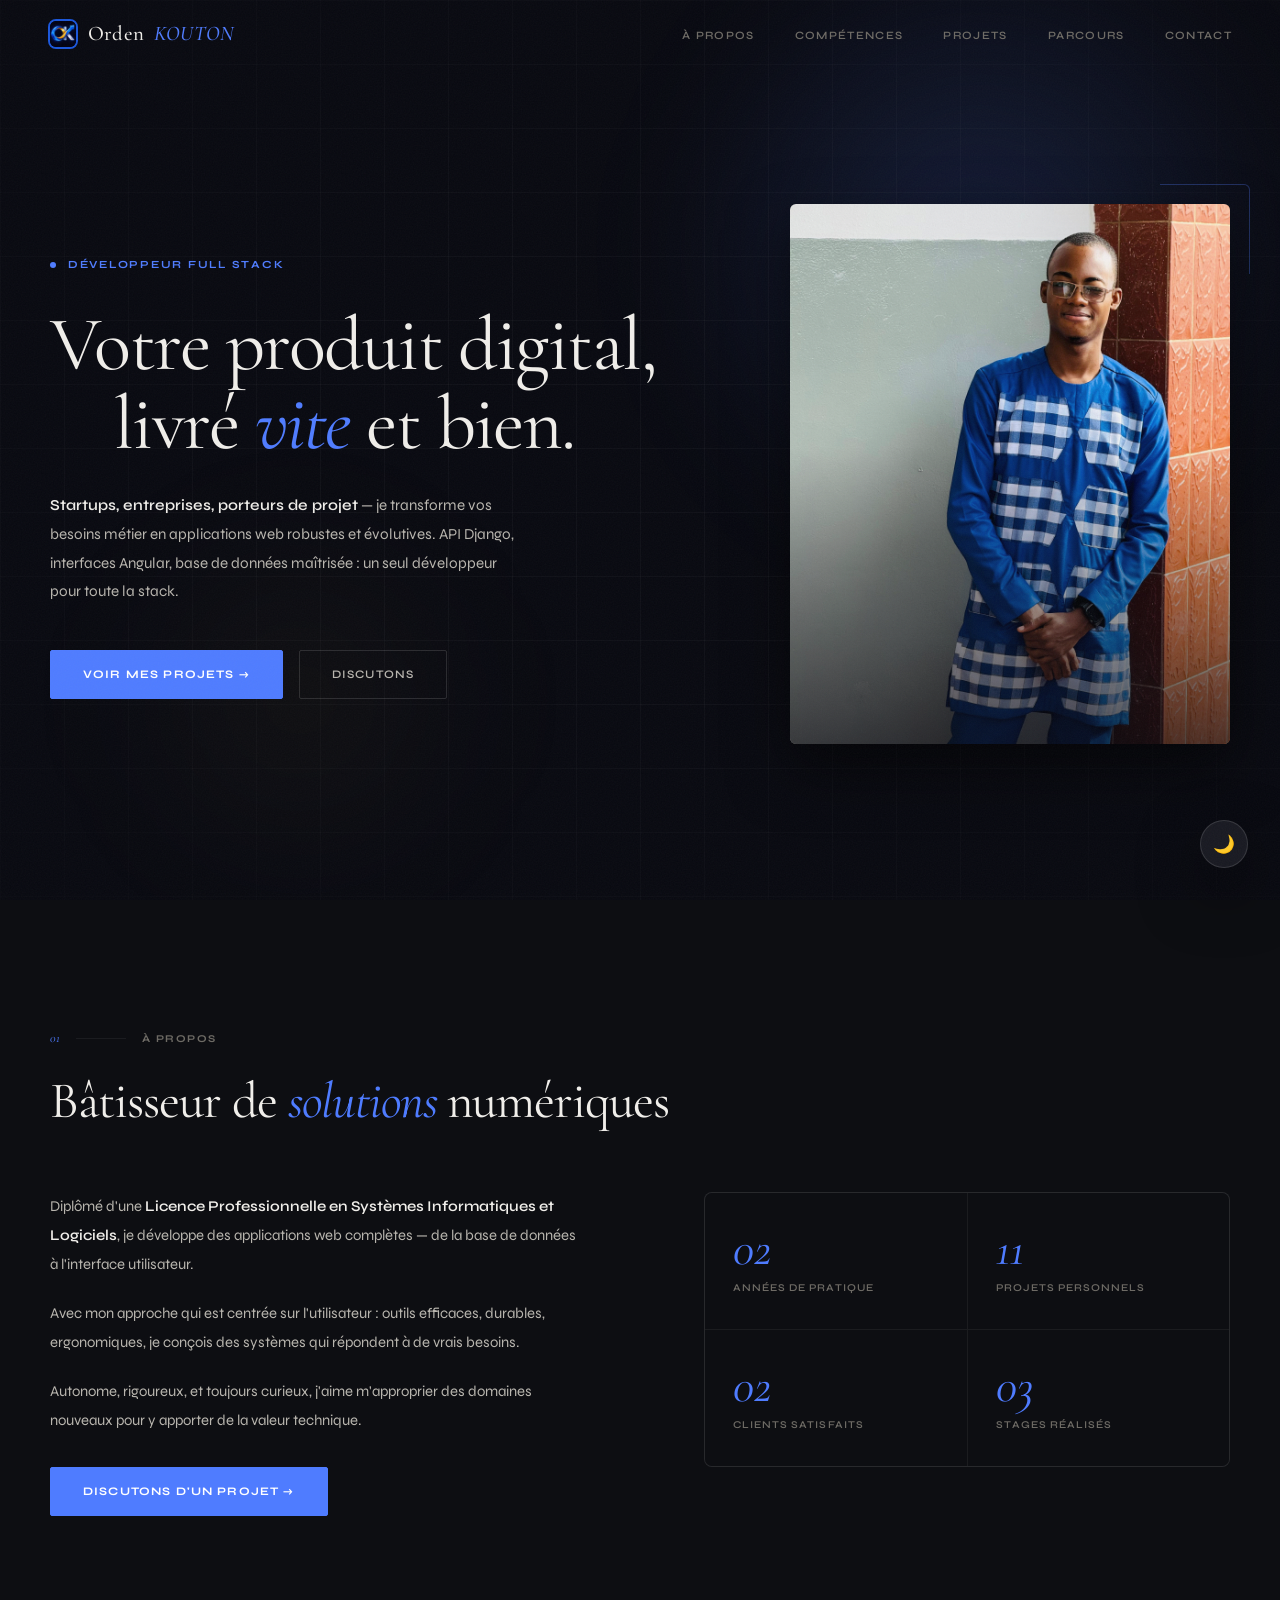
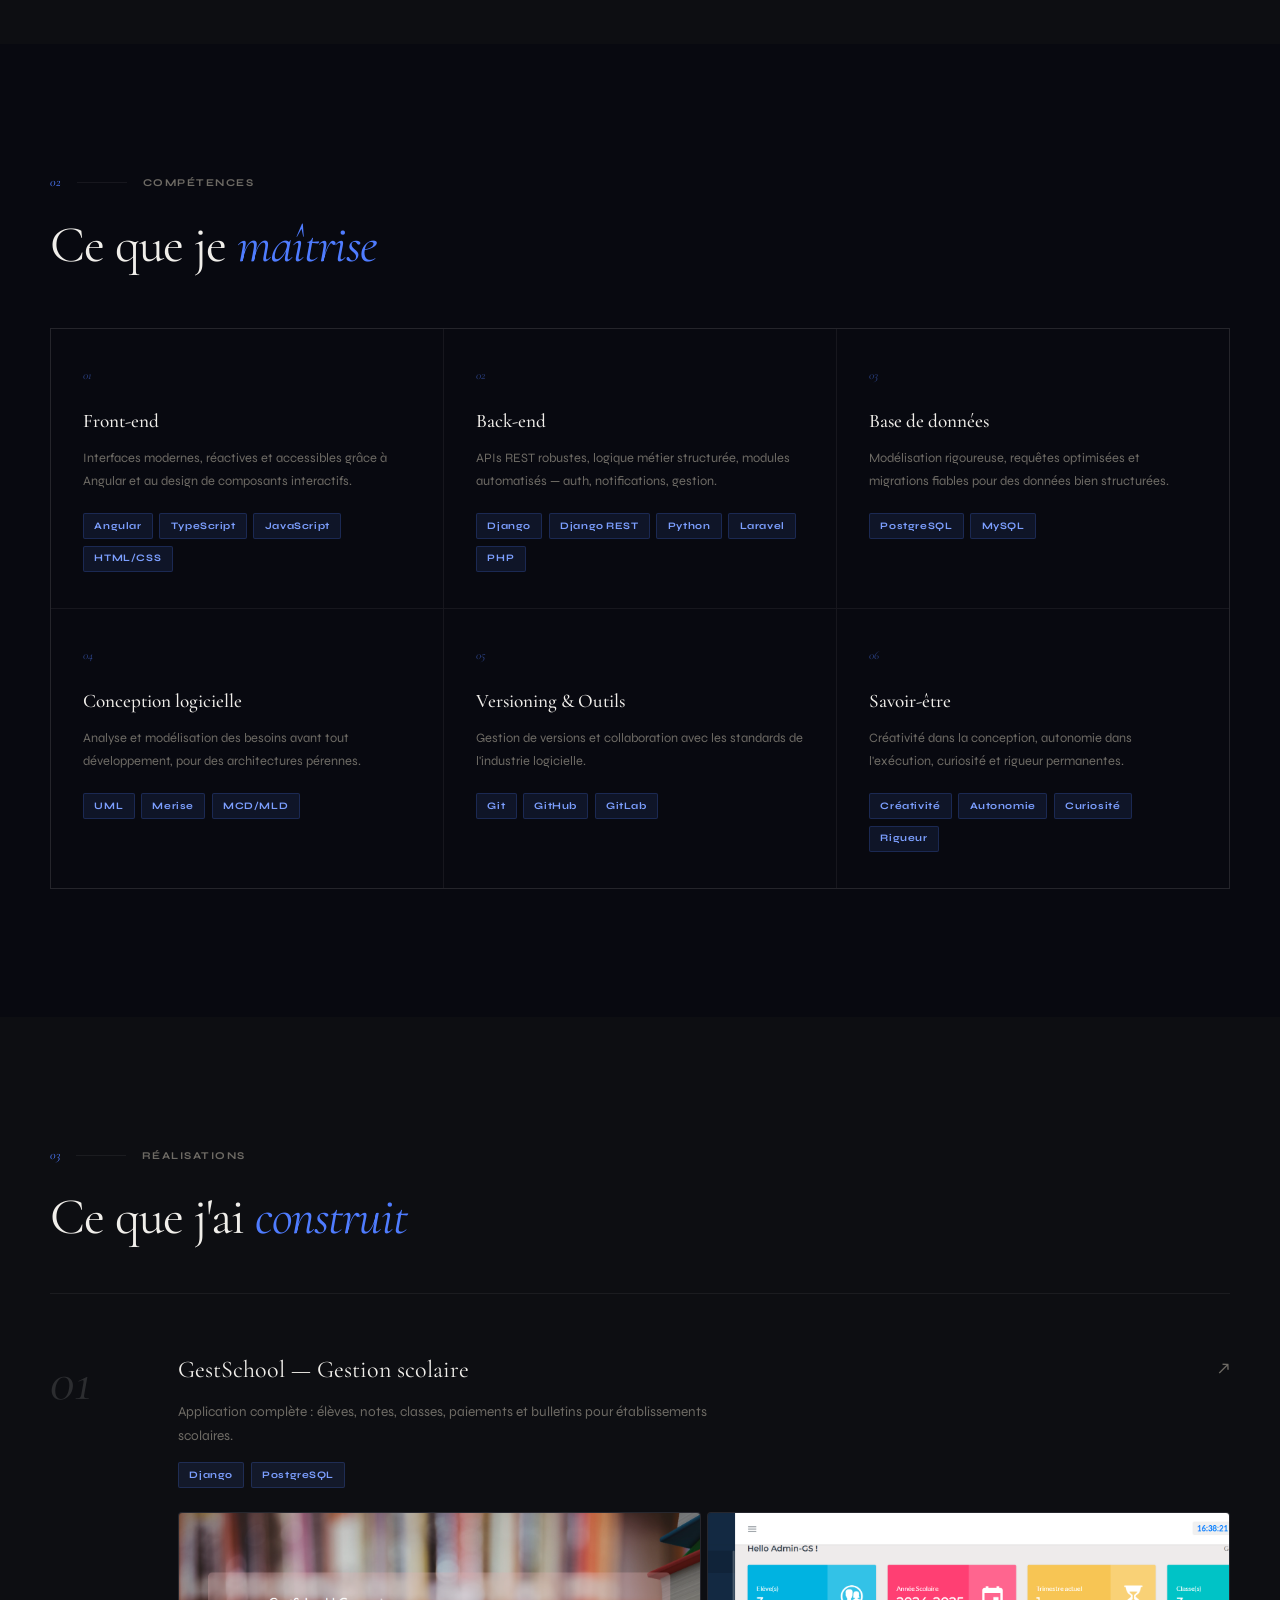
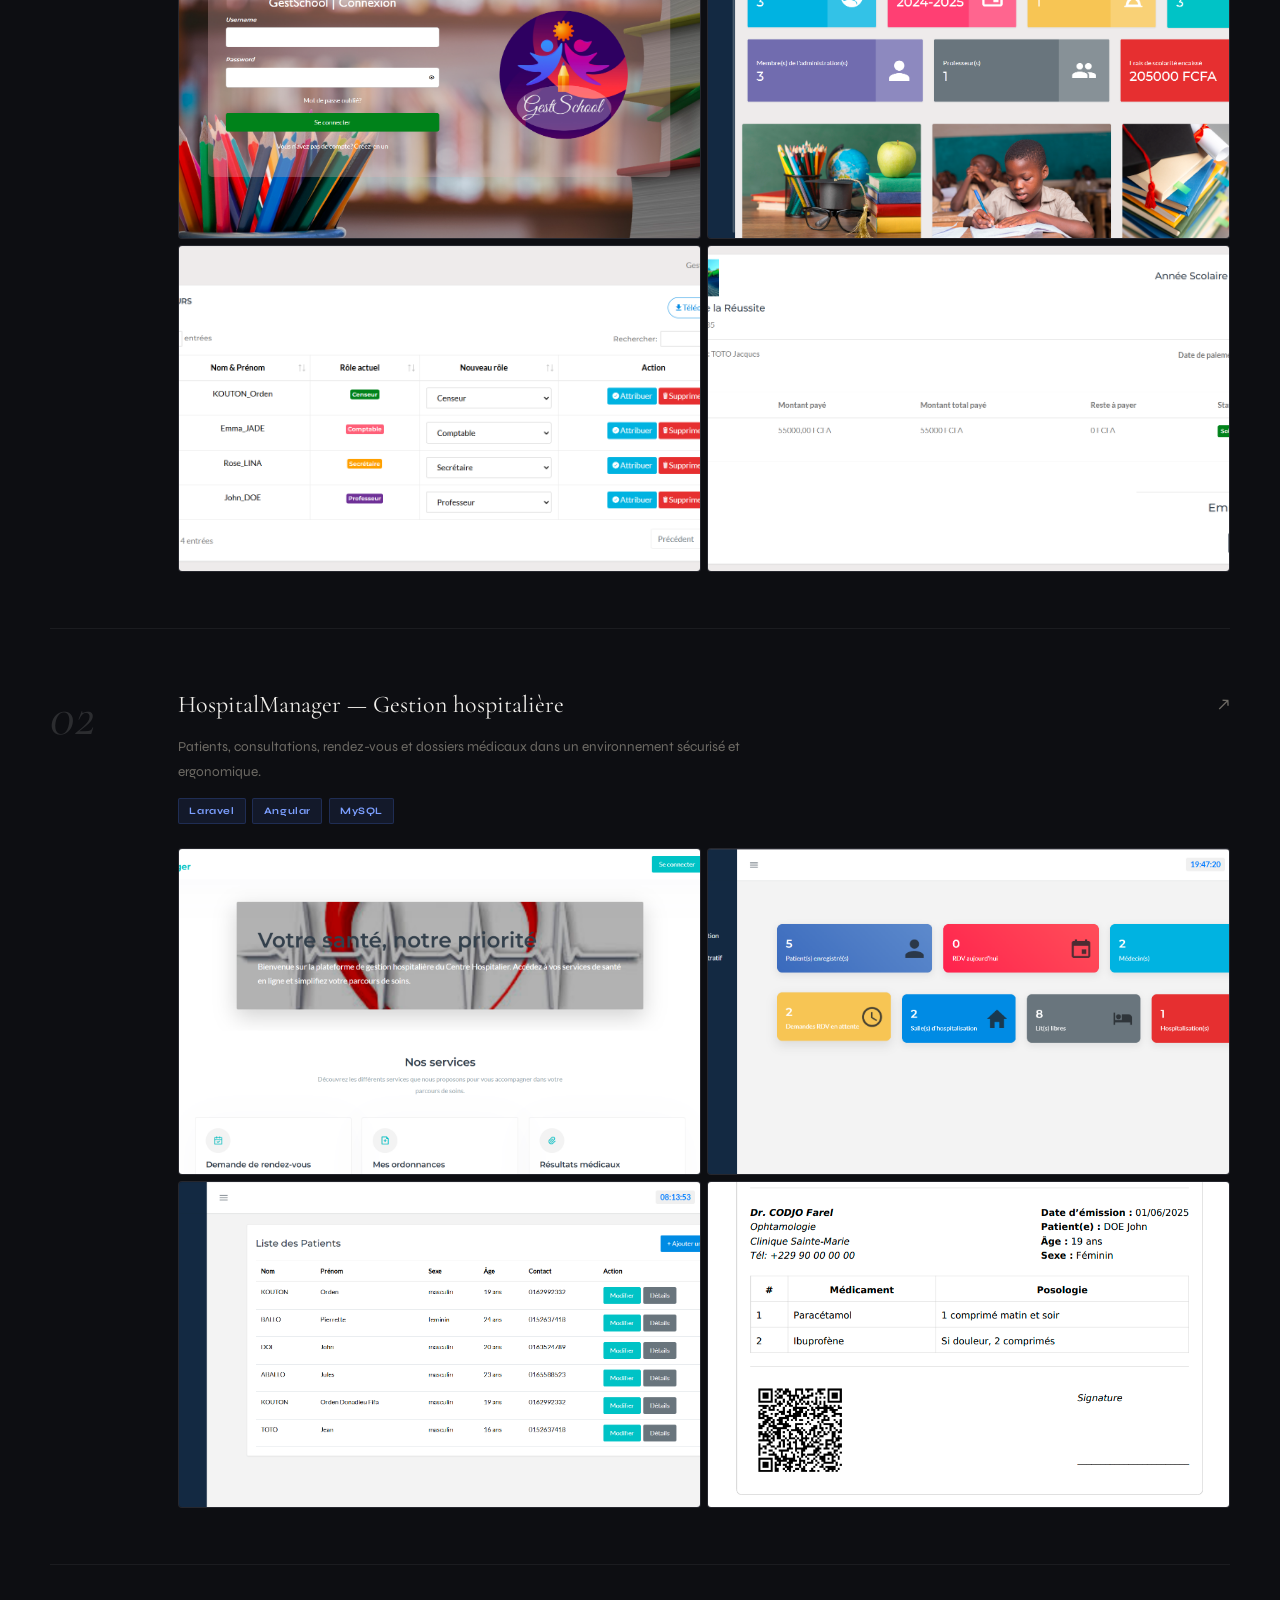
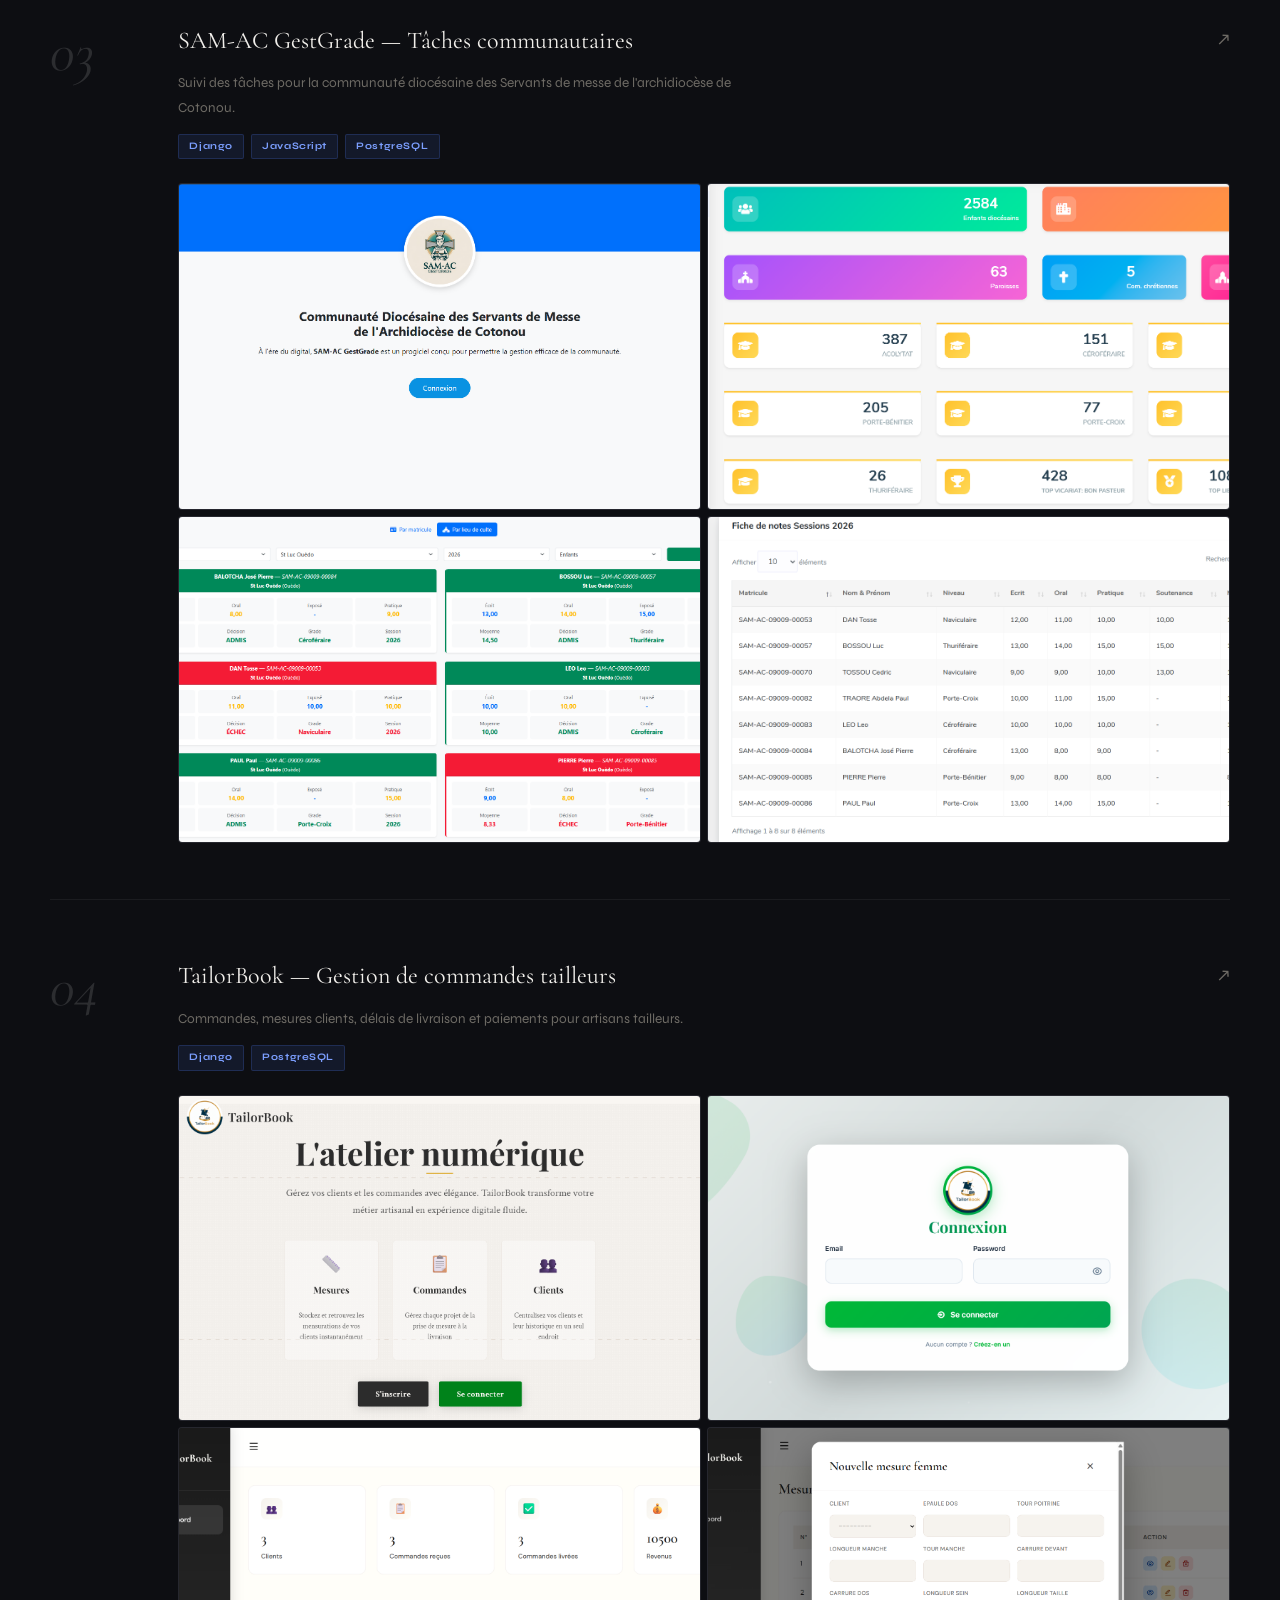
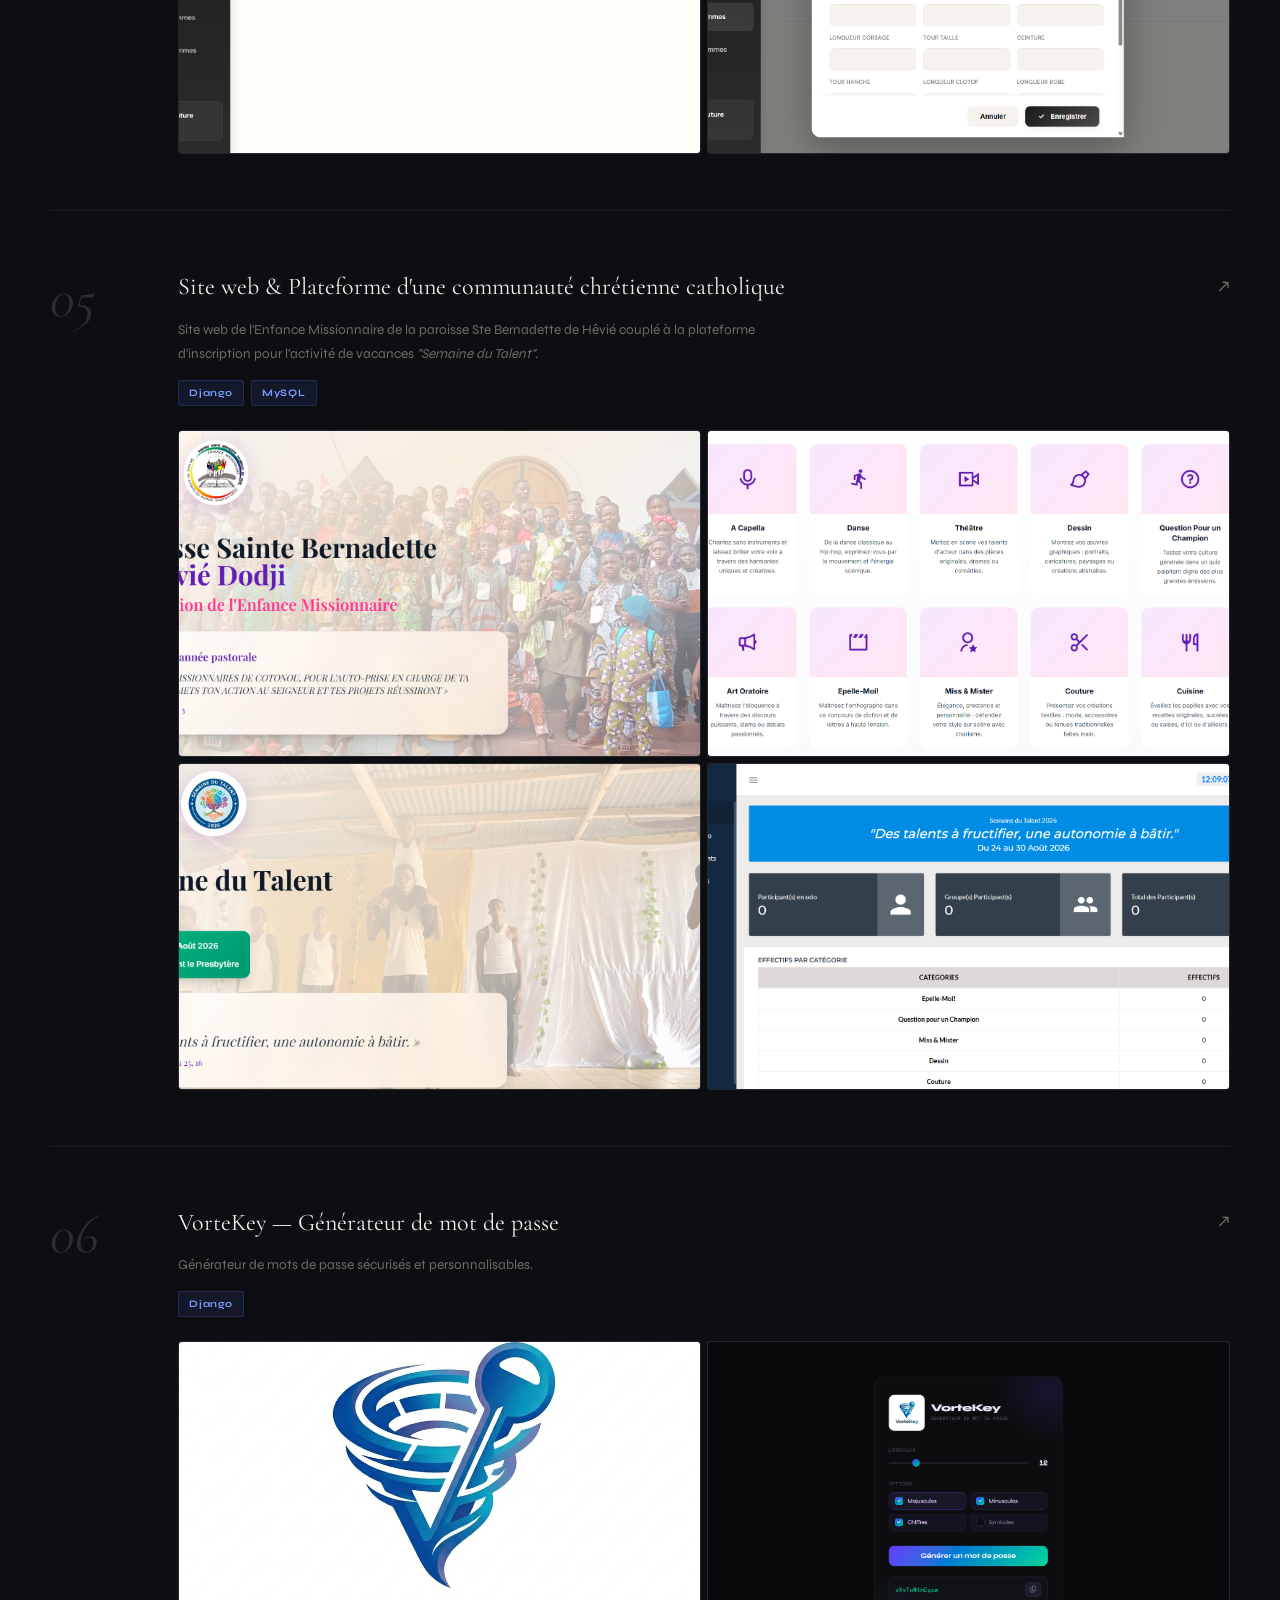
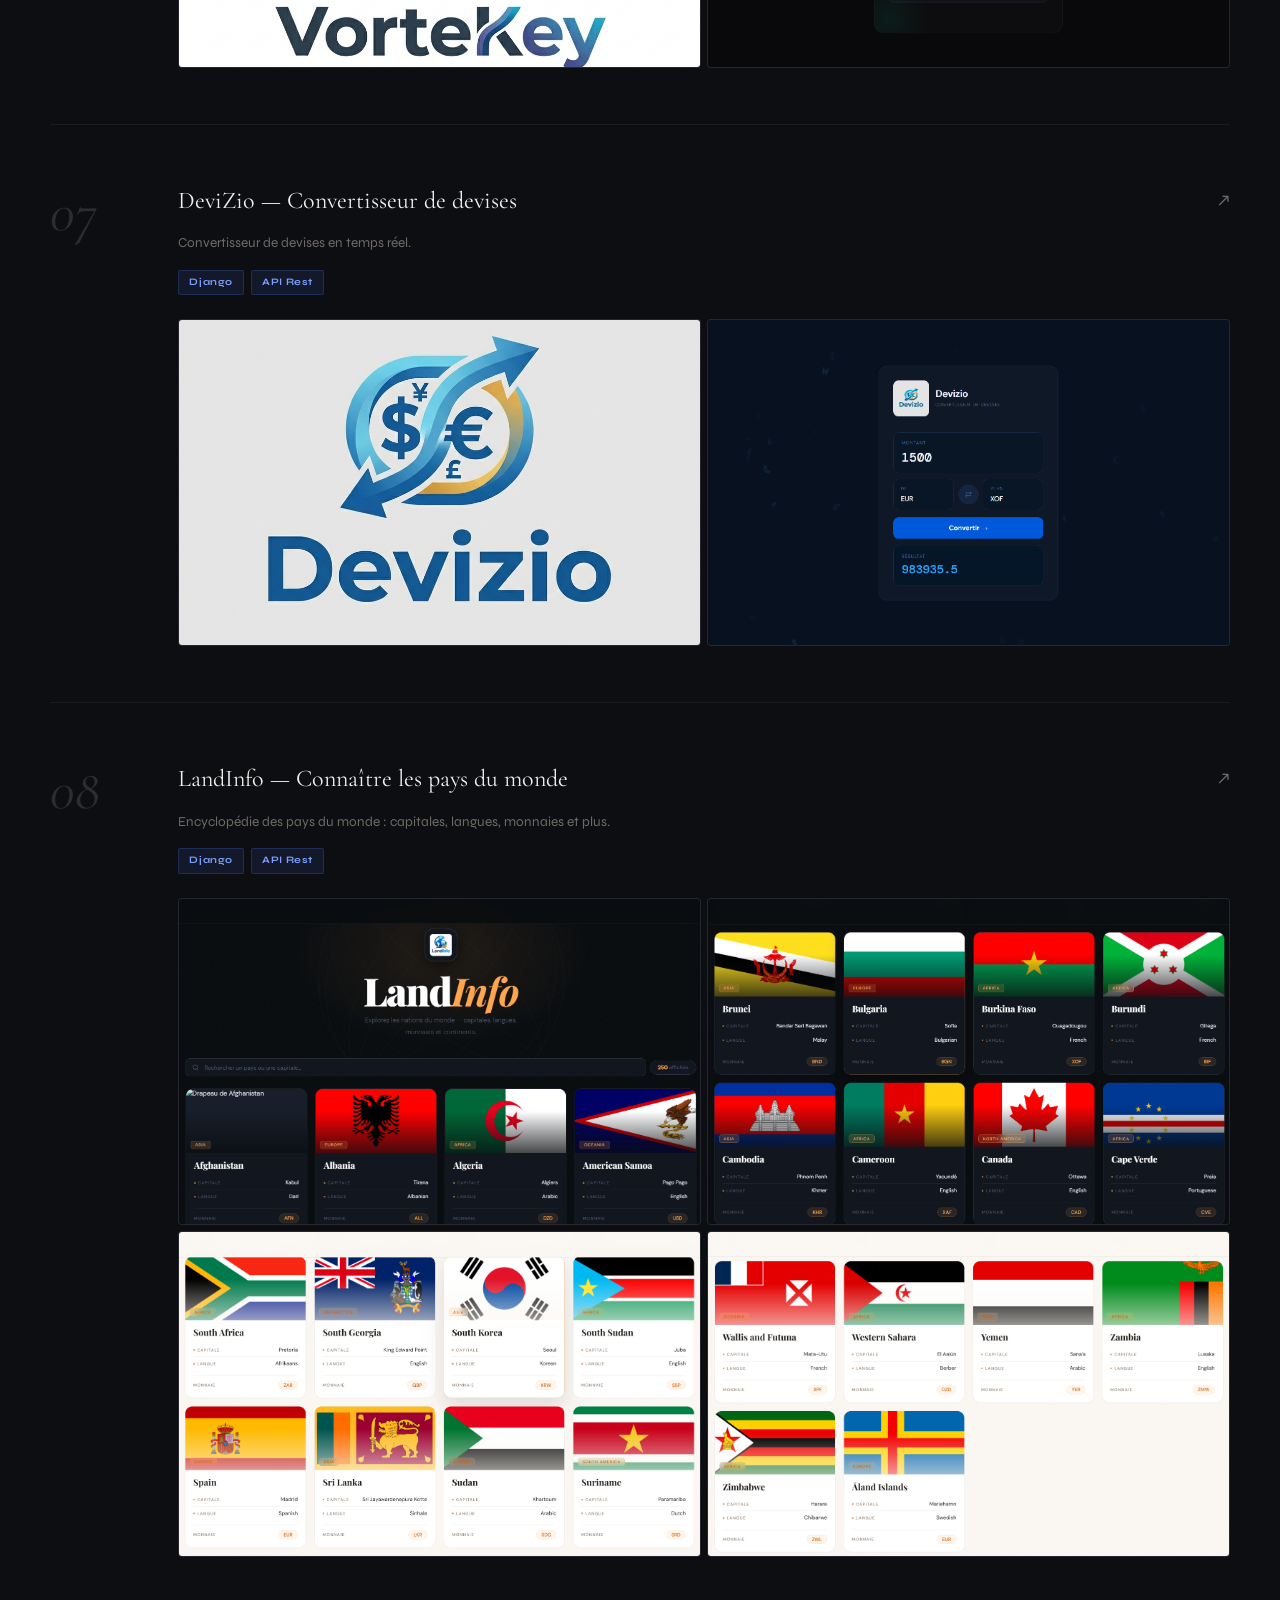
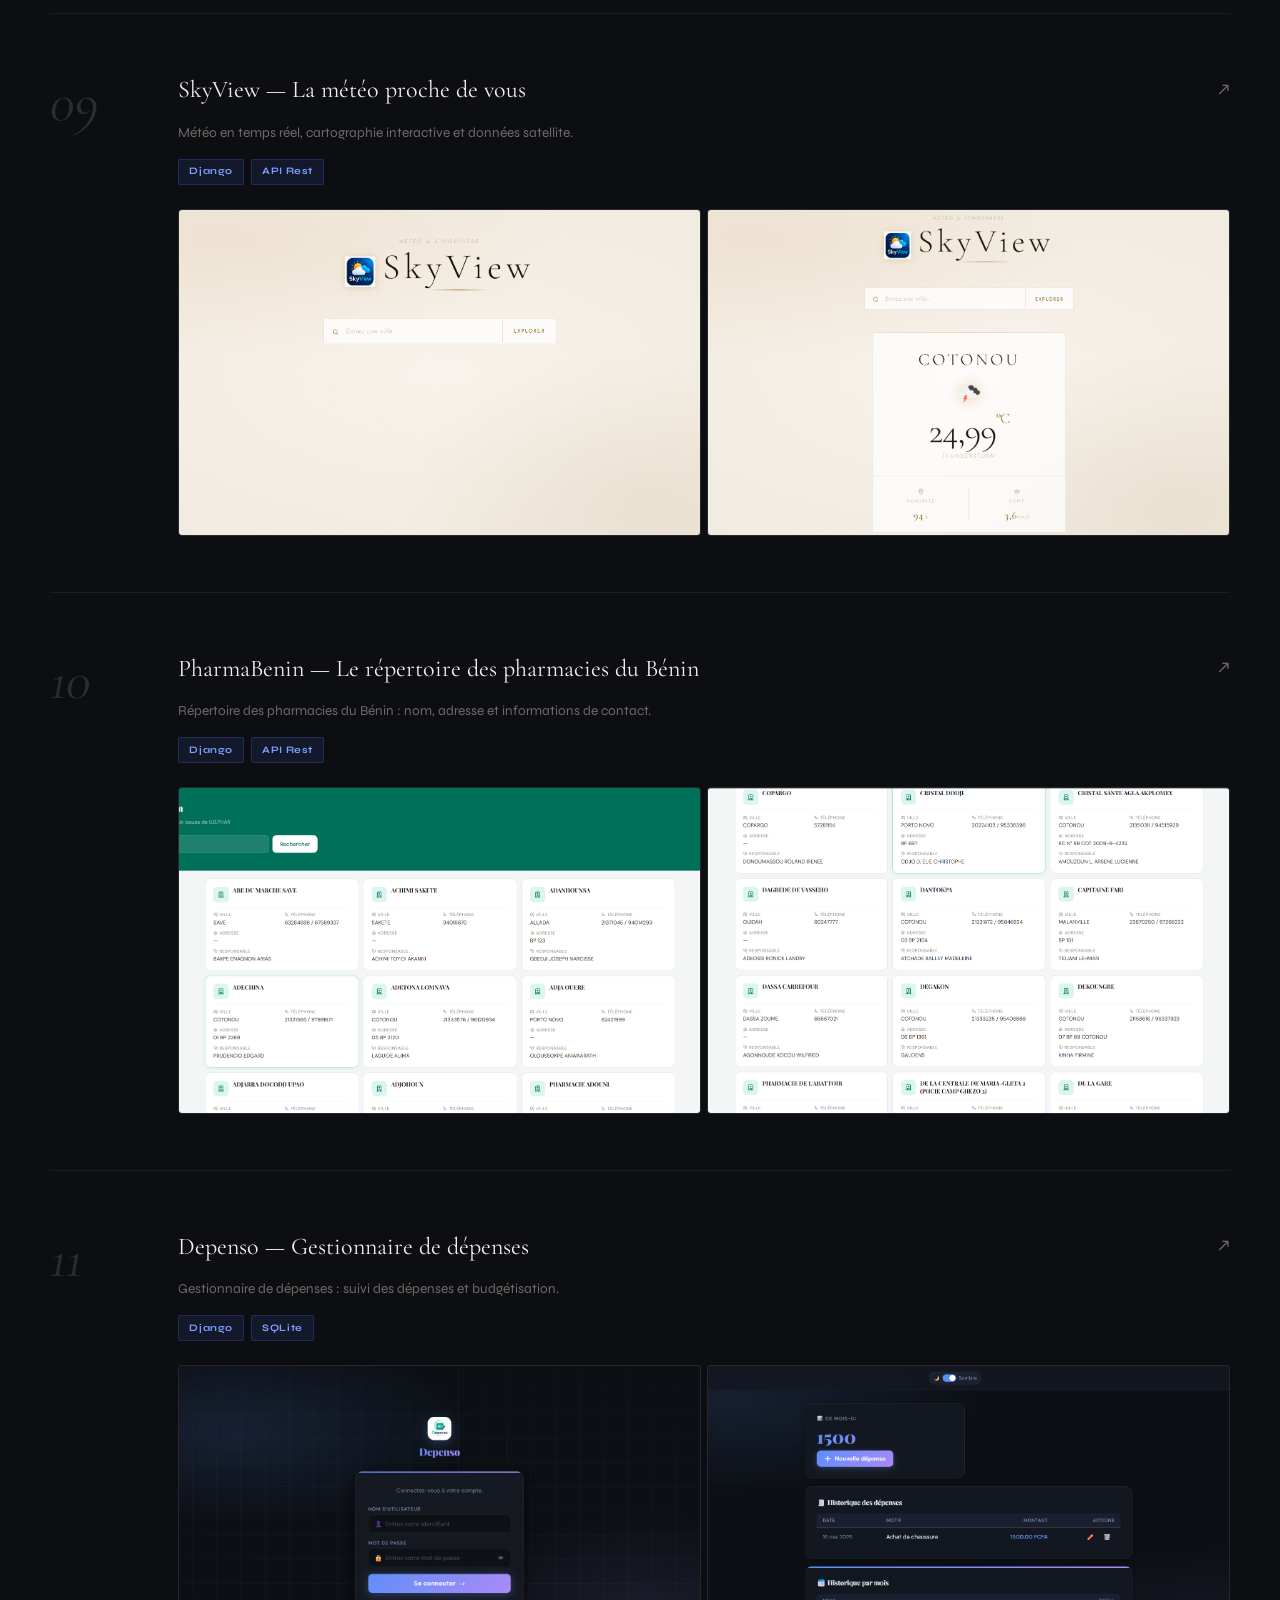
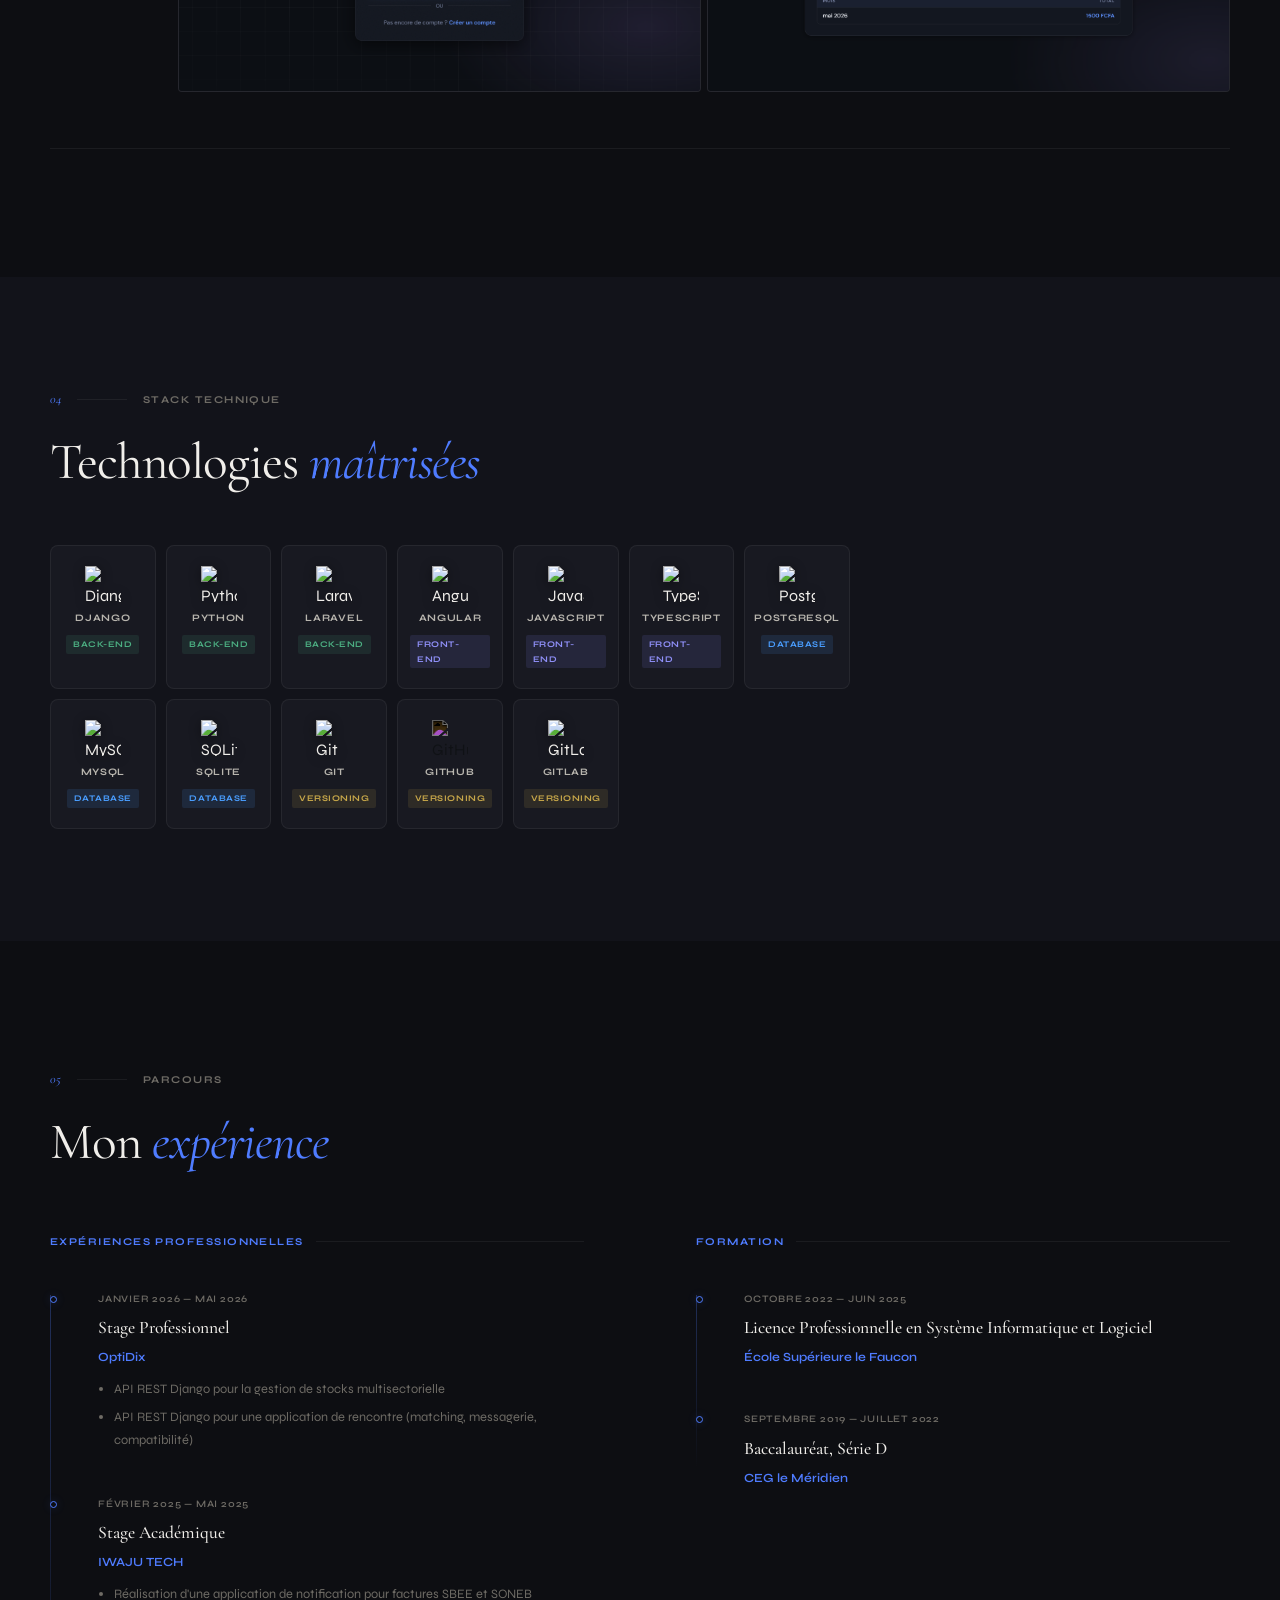
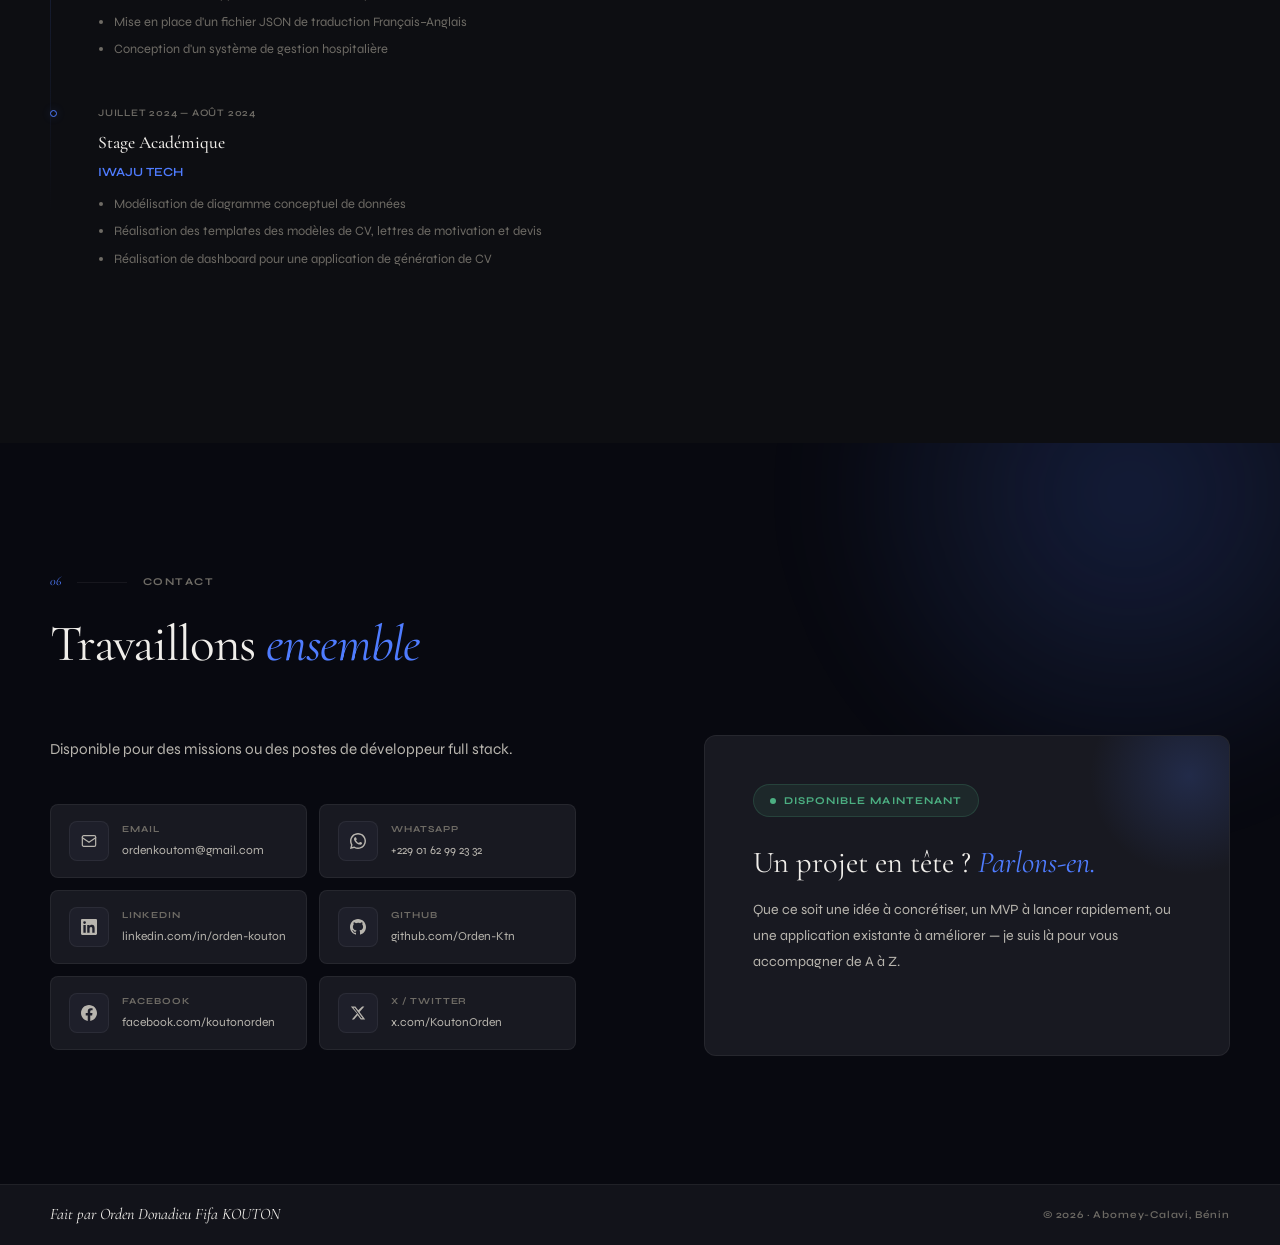
==== index.html @ cf5b4f97 "portfolio ready" ====
<!DOCTYPE html>
<html lang="fr" data-theme="dark">
<head>
  <meta charset="UTF-8"/>
  <meta name="viewport" content="width=device-width, initial-scale=1.0"/>
  <title>Orden Kouton — Développeur Full Stack</title>
  <link rel="preconnect" href="https://fonts.googleapis.com">
  <link rel="icon" href="images/logo_orden.png" type="image/x-icon">
  <link rel="preconnect" href="https://fonts.gstatic.com" crossorigin>
  <link rel="stylesheet" href="styles.css"/>
  <link href="https://fonts.googleapis.com/css2?family=Cormorant+Garamond:ital,wght@0,300;0,400;0,500;0,600;1,300;1,400;1,500&family=Syne:wght@400;500;600;700;800&display=swap" rel="stylesheet">
</head>
<body>

  <!-- Theme toggle -->
  <button class="theme-btn" id="themeBtn" title="Changer le thème" aria-label="Basculer thème">
    <span class="icon-moon">🌙</span>
    <span class="icon-sun">☀️</span>
  </button>

  <!-- Lightbox -->
  <div class="lightbox" id="lb">
    <button class="lb-close" id="lbClose">×</button>
    <img id="lbImg" src="" alt="">
  </div>

  <!-- ══ NAV ══ -->
  <nav id="mainNav">
    <a href="#hero" class="nav-logo">
      <img src="images/logo_orden.png" alt="Orden Donadieu" class="nav-avatar">
      Orden<em>KOUTON</em>
    </a>
    <ul class="nav-links">
      <li><a href="#about">À propos</a></li>
      <li><a href="#skills">Compétences</a></li>
      <li><a href="#projects">Projets</a></li>
      <li><a href="#experience">Parcours</a></li>
      <li><a href="#contact">Contact</a></li>
    </ul>
    <button class="hamburger" id="ham" aria-label="Menu" aria-expanded="false">
      <span></span><span></span><span></span>
    </button>
  </nav>

  <div class="mobile-nav" id="mobNav">
    <a href="#about"      onclick="closeMob()">À propos</a>
    <a href="#skills"     onclick="closeMob()">Compétences</a>
    <a href="#projects"   onclick="closeMob()">Projets</a>
    <a href="#experience" onclick="closeMob()">Parcours</a>
    <a href="#contact"    onclick="closeMob()">Contact</a>
  </div>

  <!-- ══ HERO ══ -->
  <section id="hero">
    <div class="hero-ambient">
      <div class="blob1"></div>
      <div class="blob2"></div>
      <div class="hero-grid-lines"></div>
    </div>
    <div class="hero-inner">
      <div>
        <div class="hero-label fi-tag">
          <span class="hero-label-dot"></span>
          Développeur Full Stack
        </div>
        <h1 class="hero-h1 fi-h1">
          Votre produit digital,<span class="shift">livré <em>vite</em> et bien.</span>
        </h1>
        <p class="hero-lead fi-lead">
          <strong>Startups, entreprises, porteurs de projet</strong> — je transforme vos besoins métier en applications web robustes et évolutives. API Django, interfaces Angular, base de données maîtrisée : un seul développeur pour toute la stack.
        </p>
        <div class="hero-cta fi-cta">
          <a href="#projects" class="btn-fill">Voir mes projets →</a>
          <a href="#contact"  class="btn-outline">Discutons</a>
        </div>
      </div>
      <div class="hero-photo-wrap fi-photo">
        <div class="hero-photo-frame">
          <img src="images/ordenkouton.jpg" alt="Orden Donadieu Fifa Kouton">
          <div class="hero-photo-overlay"></div>
          
        </div>
        <div class="hero-deco"></div>
      </div>
    </div>
  </section>

  <!-- ══ ABOUT ══ -->
  <section id="about">
    <div class="wrap">
      <div class="eyebrow rv"><span class="eyebrow-num">01</span><span class="eyebrow-line"></span><span class="eyebrow-label">À propos</span></div>
      <h2 class="s-title rv">Bâtisseur de <em>solutions</em> numériques</h2>
      <div class="about-grid">
        <div class="rv-l">
          <div class="about-text">
            <p>Diplômé d'une <strong>Licence Professionnelle en Systèmes Informatiques et Logiciels</strong>, je développe des applications web complètes — de la base de données à l'interface utilisateur.</p>
            <p>Avec mon approche qui est centrée sur l'utilisateur : outils efficaces, durables, ergonomiques, je conçois des systèmes qui répondent à de vrais besoins.</p>
            <p>Autonome, rigoureux, et toujours curieux, j'aime m'approprier des domaines nouveaux pour y apporter de la valeur technique.</p>
            <div style="margin-top:2rem">
              <a href="#contact" class="btn-fill">Discutons d'un projet →</a>
            </div>
          </div>
        
        </div>
        <div class="rv-r">
          <div class="stats-mosaic">
            <div class="sm-box rv d1"><div class="sm-n"><em>02</em></div><div class="sm-l">Années de pratique</div></div>
            <div class="sm-box rv d2"><div class="sm-n"><em>11</em></div><div class="sm-l">Projets personnels</div></div>
            <div class="sm-box rv d3"><div class="sm-n"><em>02</em></div><div class="sm-l">Clients satisfaits</div></div>
            <div class="sm-box rv d4"><div class="sm-n"><em>03</em></div><div class="sm-l">Stages réalisés</div></div>
          </div>
        </div>
      </div>
    </div>
  </section>

  <!-- ══ SKILLS ══ -->
  <section id="skills">
    <div class="wrap">
      <div class="eyebrow rv"><span class="eyebrow-num">02</span><span class="eyebrow-line"></span><span class="eyebrow-label">Compétences</span></div>
      <h2 class="s-title rv">Ce que je <em>maîtrise</em></h2>
      <div class="skills-grid">
        <div class="sk-card rv d1"><span class="sk-num">01</span><div class="sk-name">Front-end</div><p class="sk-desc">Interfaces modernes, réactives et accessibles grâce à Angular et au design de composants interactifs.</p><div class="sk-tags"><span class="sk-tag">Angular</span><span class="sk-tag">TypeScript</span><span class="sk-tag">JavaScript</span><span class="sk-tag">HTML/CSS</span></div></div>
        <div class="sk-card rv d2"><span class="sk-num">02</span><div class="sk-name">Back-end</div><p class="sk-desc">APIs REST robustes, logique métier structurée, modules automatisés — auth, notifications, gestion.</p><div class="sk-tags"><span class="sk-tag">Django</span><span class="sk-tag">Django REST</span><span class="sk-tag">Python</span><span class="sk-tag">Laravel</span><span class="sk-tag">PHP</span></div></div>
        <div class="sk-card rv d3"><span class="sk-num">03</span><div class="sk-name">Base de données</div><p class="sk-desc">Modélisation rigoureuse, requêtes optimisées et migrations fiables pour des données bien structurées.</p><div class="sk-tags"><span class="sk-tag">PostgreSQL</span><span class="sk-tag">MySQL</span></div></div>
        <div class="sk-card rv d4"><span class="sk-num">04</span><div class="sk-name">Conception logicielle</div><p class="sk-desc">Analyse et modélisation des besoins avant tout développement, pour des architectures pérennes.</p><div class="sk-tags"><span class="sk-tag">UML</span><span class="sk-tag">Merise</span><span class="sk-tag">MCD/MLD</span></div></div>
        <div class="sk-card rv d5"><span class="sk-num">05</span><div class="sk-name">Versioning &amp; Outils</div><p class="sk-desc">Gestion de versions et collaboration avec les standards de l'industrie logicielle.</p><div class="sk-tags"><span class="sk-tag">Git</span><span class="sk-tag">GitHub</span><span class="sk-tag">GitLab</span></div></div>
        <div class="sk-card rv d6"><span class="sk-num">06</span><div class="sk-name">Savoir-être</div><p class="sk-desc">Créativité dans la conception, autonomie dans l'exécution, curiosité et rigueur permanentes.</p><div class="sk-tags"><span class="sk-tag">Créativité</span><span class="sk-tag">Autonomie</span><span class="sk-tag">Curiosité</span><span class="sk-tag">Rigueur</span></div></div>
      </div>
    </div>
  </section>

  <!-- ══ PROJECTS ══ -->
  <section id="projects">
    <div class="wrap">
      <div class="eyebrow rv"><span class="eyebrow-num">03</span><span class="eyebrow-line"></span><span class="eyebrow-label">Réalisations</span></div>
      <h2 class="s-title rv">Ce que j'ai <em>construit</em></h2>
      <div class="proj-list" style="margin-top:3rem">

        <div class="proj-item rv">
          <div class="proj-n">01</div>
          <div>
            <div class="proj-head"><div class="proj-title">GestSchool — Gestion scolaire</div><div class="proj-arrow">↗</div></div>
            <p class="proj-desc">Application complète : élèves, notes, classes, paiements et bulletins pour établissements scolaires.</p>
            <div class="proj-tags-row"><span class="p-tag">Django</span><span class="p-tag">PostgreSQL</span></div>
            <div class="proj-imgs c2">
              <div class="p-img"><img src="images/projet1/1.png" alt="GestSchool vue 1"></div>
              <div class="p-img"><img src="images/projet1/2.png" alt="GestSchool vue 2"></div>
              <div class="p-img"><img src="images/projet1/3.png" alt="GestSchool vue 3"></div>
              <div class="p-img"><img src="images/projet1/4.png" alt="GestSchool vue 4"></div>
            </div>
          </div>
        </div>

        <div class="proj-item rv">
          <div class="proj-n">02</div>
          <div>
            <div class="proj-head"><div class="proj-title">HospitalManager — Gestion hospitalière</div><div class="proj-arrow">↗</div></div>
            <p class="proj-desc">Patients, consultations, rendez-vous et dossiers médicaux dans un environnement sécurisé et ergonomique.</p>
            <div class="proj-tags-row"><span class="p-tag">Laravel</span><span class="p-tag">Angular</span><span class="p-tag">MySQL</span></div>
            <div class="proj-imgs c2">
              <div class="p-img"><img src="images/projet2/6.png" alt="HospitalManager vue 1"></div>
              <div class="p-img"><img src="images/projet2/5.png" alt="HospitalManager vue 2"></div>
              <div class="p-img"><img src="images/projet2/1.png" alt="HospitalManager vue 3"></div>
              <div class="p-img"><img src="images/projet2/7.png" alt="HospitalManager vue 4"></div>
            </div>
          </div>
        </div>

        <div class="proj-item rv">
          <div class="proj-n">03</div>
          <div>
            <div class="proj-head"><div class="proj-title">SAM-AC GestGrade — Tâches communautaires</div><div class="proj-arrow">↗</div></div>
            <p class="proj-desc">Suivi des tâches pour la communauté diocésaine des Servants de messe de l'archidiocèse de Cotonou.</p>
            <div class="proj-tags-row"><span class="p-tag">Django</span><span class="p-tag">JavaScript</span><span class="p-tag">PostgreSQL</span></div>
            <div class="proj-imgs c2">
              <div class="p-img"><img src="images/projet3/6.png" alt="SAM-AC vue 1"></div>
              <div class="p-img"><img src="images/projet3/1.png" alt="SAM-AC vue 2"></div>
              <div class="p-img"><img src="images/projet3/2.png" alt="SAM-AC vue 3"></div>
              <div class="p-img"><img src="images/projet3/4.png" alt="SAM-AC vue 4"></div>
            </div>
          </div>
        </div>

        <div class="proj-item rv">
          <div class="proj-n">04</div>
          <div>
            <div class="proj-head"><div class="proj-title">TailorBook — Gestion de commandes tailleurs</div><div class="proj-arrow">↗</div></div>
            <p class="proj-desc">Commandes, mesures clients, délais de livraison et paiements pour artisans tailleurs.</p>
            <div class="proj-tags-row"><span class="p-tag">Django</span><span class="p-tag">PostgreSQL</span></div>
            <div class="proj-imgs c2">
              <div class="p-img"><img src="images/projet4/4.png" alt="TailorBook vue 1"></div>
              <div class="p-img"><img src="images/projet4/5.png" alt="TailorBook vue 2"></div>
              <div class="p-img"><img src="images/projet4/6.png" alt="TailorBook vue 3"></div>
              <div class="p-img"><img src="images/projet4/1.png" alt="TailorBook vue 4"></div>
            </div>
          </div>
        </div>

        <div class="proj-item rv">
          <div class="proj-n">05</div>
          
            <div>
              <div class="proj-head">
                <div class="proj-title">
                  <a href="https://empsbshd.pythonanywhere.com/" target="_blank" class="project-link">
                    Site web & Plateforme d'une communauté chrétienne catholique
                  </a>
                </div>
                <div class="proj-arrow"><a href="https://empsbshd.pythonanywhere.com/" target="_blank" class="project-link">↗</a></div>
              </div>

              <p class="proj-desc">
                Site web de l'Enfance Missionnaire de la paroisse Ste Bernadette de Hêvié
                couplé à la plateforme d'inscription pour l'activité de vacances
                <em>"Semaine du Talent"</em>.
              </p>

              <div class="proj-tags-row">
                <span class="p-tag">Django</span>
                <span class="p-tag">MySQL</span>
              </div>

              <div class="proj-imgs c2">
                <div class="p-img"><img src="images/projet7/1.png" alt="EM DODJI vue 1"></div>
                <div class="p-img"><img src="images/projet7/2.png" alt="EM DODJI vue 2"></div>
                <div class="p-img"><img src="images/projet7/3.png" alt="EM DODJI vue 3"></div>
                <div class="p-img"><img src="images/projet7/4.png" alt="EM DODJI vue 4"></div>
              </div>
            </div>
          
        </div>

        <div class="proj-item rv">
          <div class="proj-n">06</div>
          <div>
            <div class="proj-head">
              <div class="proj-title">
                <a href="https://zenithapps.pythonanywhere.com/VorteKey/" target="_blank" class="project-link">
                  VorteKey — Générateur de mot de passe
                </a>
              </div>
              <div class="proj-arrow">
                <a href="https://zenithapps.pythonanywhere.com/VorteKey/" target="_blank" class="project-link">↗</a>
              </div>
            </div>
            <p class="proj-desc">Générateur de mots de passe sécurisés et personnalisables.</p>
            <div class="proj-tags-row"><span class="p-tag">Django</span></div>
            <div class="proj-imgs c2">
              <div class="p-img"><img src="images/projet5/2.png" alt="VorteKey vue 1"></div>
              <div class="p-img"><img src="images/projet5/1.png" alt="VorteKey vue 1"></div>
            </div>
          </div>
        </div>

        <div class="proj-item rv">
          <div class="proj-n">07</div>
          <div>
            <div class="proj-head">
              <div class="proj-title">
                <a href="https://zenithapps.pythonanywhere.com/DeviZio/" target="_blank" class="project-link">
                  DeviZio — Convertisseur de devises
                </a>
              </div>
              <div class="proj-arrow">
                <a href="https://zenithapps.pythonanywhere.com/DeviZio/" target="_blank" class="project-link">↗</a>
              </div>
            </div>
            <p class="proj-desc">Convertisseur de devises en temps réel.</p>
            <div class="proj-tags-row"><span class="p-tag">Django</span><span class="p-tag">API Rest</span></div>
            <div class="proj-imgs c2">
              <div class="p-img"><img src="images/projet6/2.png" alt="Devizio vue 1"></div>
              <div class="p-img"><img src="images/projet6/1.png" alt="Devizio vue 1"></div>
            </div>
          </div>
        </div>

        <div class="proj-item rv">
          <div class="proj-n">08</div>
          <div>
            <div class="proj-head">
              <div class="proj-title">
                <a href="https://zenithapps.pythonanywhere.com/LandInfo/" target="_blank" class="project-link">
                  LandInfo — Connaître les pays du monde
                </a>
              </div>
              <div class="proj-arrow">
                <a href="https://zenithapps.pythonanywhere.com/LandInfo/" target="_blank" class="project-link">↗</a>
              </div>
            </div>
            <p class="proj-desc">Encyclopédie des pays du monde : capitales, langues, monnaies et plus.</p>
            <div class="proj-tags-row"><span class="p-tag">Django</span><span class="p-tag">API Rest</span></div>
            <div class="proj-imgs c2">
              <div class="p-img"><img src="images/projet8/1.png" alt="LandInfo vue 1"></div>
              <div class="p-img"><img src="images/projet8/2.png" alt="LandInfo vue 1"></div>
              <div class="p-img"><img src="images/projet8/3.png" alt="LandInfo vue 1"></div>
              <div class="p-img"><img src="images/projet8/4.png" alt="LandInfo vue 1"></div>
            </div>
          </div>
        </div>

        <div class="proj-item rv">
          <div class="proj-n">09</div>
          <div>
            <div class="proj-head">
              <div class="proj-title">
                <a href="https://zenithapps.pythonanywhere.com/SkyView/" target="_blank" class="project-link">
                  SkyView — La météo proche de vous
                </a>
              </div>
              <div class="proj-arrow">
                <a href="https://zenithapps.pythonanywhere.com/SkyView/" target="_blank" class="project-link">↗</a>
              </div>
            </div>
            <p class="proj-desc">Météo en temps réel, cartographie interactive et données satellite.</p>
            <div class="proj-tags-row"><span class="p-tag">Django</span><span class="p-tag">API Rest</span></div>
            <div class="proj-imgs c2">
              <div class="p-img"><img src="images/projet9/1.png" alt="SkyView vue 1"></div>
              <div class="p-img"><img src="images/projet9/2.png" alt="SkyView vue 1"></div>
            </div>
          </div>
        </div>

        <div class="proj-item rv">
          <div class="proj-n">10</div>
          <div>
            <div class="proj-head">
              <div class="proj-title">
                <a href="https://zenithapps.pythonanywhere.com/PharmaBenin/" target="_blank" class="project-link">
                  PharmaBenin — Le répertoire des pharmacies du Bénin
                </a>
              </div>
              <div class="proj-arrow">
                <a href="https://zenithapps.pythonanywhere.com/PharmaBenin/" target="_blank" class="project-link">↗</a>
              </div>
            </div>
            <p class="proj-desc">Répertoire des pharmacies du Bénin : nom, adresse et informations de contact.</p>
            <div class="proj-tags-row"><span class="p-tag">Django</span><span class="p-tag">API Rest</span></div>
            <div class="proj-imgs c2">
              <div class="p-img"><img src="images/projet10/1.png" alt="PharmaBenin vue 1"></div>
              <div class="p-img"><img src="images/projet10/2.png" alt="PharmaBenin vue 1"></div>
            </div>
          </div>
        </div>

        <div class="proj-item rv">
          <div class="proj-n">11</div>
          <div>
            <div class="proj-head">
              <div class="proj-title">
                <a href="https://zenithapps.pythonanywhere.com/Depenso/" target="_blank" class="project-link">
                  Depenso — Gestionnaire de dépenses
                </a>
              </div>
              <div class="proj-arrow">
                <a href="https://zenithapps.pythonanywhere.com/Depenso/" target="_blank" class="project-link">↗</a>
              </div>
            </div>
            <p class="proj-desc">Gestionnaire de dépenses : suivi des dépenses et budgétisation.</p>
            <div class="proj-tags-row"><span class="p-tag">Django</span><span class="p-tag">SQLite</span></div>
            <div class="proj-imgs c2">
              <div class="p-img"><img src="images/projet11/1.png" alt="Depenso vue 1"></div>
              <div class="p-img"><img src="images/projet11/2.png" alt="Depenso vue 1"></div>
            </div>
          </div>
        </div>

      </div>
    </div>
  </section>

  <!-- ══ TECH STACK ══ -->
  <div class="ts-section">
    <div class="ts-wrap">
      <div class="eyebrow rv"><span class="eyebrow-num">04</span><span class="eyebrow-line"></span><span class="eyebrow-label">Stack technique</span></div>
      <h2 class="s-title rv">Technologies <em>maîtrisées</em></h2>
      <div class="ts-grid">
        <div class="ts-card rv d1"><img class="ts-icon" src="https://cdn.jsdelivr.net/gh/devicons/devicon@latest/icons/django/django-plain.svg" alt="Django"><div class="ts-name">Django</div><div class="ts-cat c-be">Back-end</div></div>
        <div class="ts-card rv d2"><img class="ts-icon" src="https://cdn.jsdelivr.net/gh/devicons/devicon@latest/icons/python/python-original.svg" alt="Python"><div class="ts-name">Python</div><div class="ts-cat c-be">Back-end</div></div>
        <div class="ts-card rv d3"><img class="ts-icon" src="https://cdn.jsdelivr.net/gh/devicons/devicon@latest/icons/laravel/laravel-original.svg" alt="Laravel"><div class="ts-name">Laravel</div><div class="ts-cat c-be">Back-end</div></div>
        <div class="ts-card rv d1"><img class="ts-icon" src="https://cdn.jsdelivr.net/gh/devicons/devicon@latest/icons/angularjs/angularjs-original.svg" alt="Angular"><div class="ts-name">Angular</div><div class="ts-cat c-fe">Front-end</div></div>
        <div class="ts-card rv d2"><img class="ts-icon" src="https://cdn.jsdelivr.net/gh/devicons/devicon@latest/icons/javascript/javascript-original.svg" alt="JavaScript"><div class="ts-name">JavaScript</div><div class="ts-cat c-fe">Front-end</div></div>
        <div class="ts-card rv d3"><img class="ts-icon" src="https://cdn.jsdelivr.net/gh/devicons/devicon@latest/icons/typescript/typescript-original.svg" alt="TypeScript"><div class="ts-name">TypeScript</div><div class="ts-cat c-fe">Front-end</div></div>
        <div class="ts-card rv d1"><img class="ts-icon" src="https://cdn.jsdelivr.net/gh/devicons/devicon@latest/icons/postgresql/postgresql-original.svg" alt="PostgreSQL"><div class="ts-name">PostgreSQL</div><div class="ts-cat c-db">Database</div></div>
        <div class="ts-card rv d2"><img class="ts-icon" src="https://cdn.jsdelivr.net/gh/devicons/devicon@latest/icons/mysql/mysql-original.svg" alt="MySQL"><div class="ts-name">MySQL</div><div class="ts-cat c-db">Database</div></div>
        <div class="ts-card rv d2"><img class="ts-icon" src="https://cdn.jsdelivr.net/gh/devicons/devicon@latest/icons/sqlite/sqlite-original.svg" alt="SQLite"><div class="ts-name">SQLite</div><div class="ts-cat c-db">Database</div></div>
        <div class="ts-card rv d3"><img class="ts-icon" src="https://cdn.jsdelivr.net/gh/devicons/devicon@latest/icons/git/git-original.svg" alt="Git"><div class="ts-name">Git</div><div class="ts-cat c-vcs">Versioning</div></div>
        <div class="ts-card rv d4"><img class="ts-icon" src="https://cdn.jsdelivr.net/gh/devicons/devicon@latest/icons/github/github-original.svg" alt="GitHub" style="filter:invert(1)"><div class="ts-name">GitHub</div><div class="ts-cat c-vcs">Versioning</div></div>
        <div class="ts-card rv d5"><img class="ts-icon" src="https://cdn.jsdelivr.net/gh/devicons/devicon@latest/icons/gitlab/gitlab-original.svg" alt="GitLab"><div class="ts-name">GitLab</div><div class="ts-cat c-vcs">Versioning</div></div>
      </div>
    </div>
  </div>

  <!-- ══ EXPERIENCE ══ -->
  <section id="experience">
    <div class="wrap">
      <div class="eyebrow rv"><span class="eyebrow-num">05</span><span class="eyebrow-line"></span><span class="eyebrow-label">Parcours</span></div>
      <h2 class="s-title rv">Mon <em>expérience</em></h2>
      <div class="exp-grid">
        <div class="rv-l">
          <div class="exp-col-title">Expériences professionnelles</div>
          <div class="timeline">
            <div class="tl-item">
              <div class="tl-date">Janvier 2026 — Mai 2026</div>
              <div class="tl-role">Stage Professionnel</div>
              <div class="tl-co">OptiDix</div>
              <div class="tl-desc"><ul>
                <li>API REST Django pour la gestion de stocks multisectorielle</li>
                <li>API REST Django pour une application de rencontre (matching, messagerie, compatibilité)</li>
              </ul></div>
            </div>
            <div class="tl-item">
              <div class="tl-date">Février 2025 — Mai 2025</div>
              <div class="tl-role">Stage Académique</div>
              <div class="tl-co">IWAJU TECH</div>
              <div class="tl-desc"><ul>
                <li>Réalisation d'une application de notification pour factures SBEE et SONEB</li>
                <li>Mise en place d'un fichier JSON de traduction Français–Anglais</li>
                <li>Conception d'un système de gestion hospitalière</li>
              </ul></div>
            </div>
            <div class="tl-item">
              <div class="tl-date">Juillet 2024 — Août 2024</div>
              <div class="tl-role">Stage Académique</div>
              <div class="tl-co">IWAJU TECH</div>
              <div class="tl-desc"><ul>
                <li>Modélisation de diagramme conceptuel de données</li>
                <li>Réalisation des templates des modèles de CV, lettres de motivation et devis</li>
                <li>Réalisation de dashboard pour une application de génération de CV</li>
              </ul></div>
            </div>
          </div>
        </div>
        <div class="rv-r">
          <div class="exp-col-title">Formation</div>
          <div class="timeline">
            <div class="tl-item">
              <div class="tl-date">Octobre 2022 — Juin 2025</div>
              <div class="tl-role">Licence Professionnelle en Système Informatique et Logiciel</div>
              <div class="tl-co">École Supérieure le Faucon</div>
            </div>
            <div class="tl-item">
              <div class="tl-date">Septembre 2019 — Juillet 2022</div>
              <div class="tl-role">Baccalauréat, Série D</div>
              <div class="tl-co">CEG le Méridien</div>
            </div>
          </div>
        </div>
      </div>
    </div>
  </section>

  <!-- ══ CONTACT ══ -->
  <section id="contact">
    <div class="wrap">
      <div class="eyebrow rv"><span class="eyebrow-num">06</span><span class="eyebrow-line"></span><span class="eyebrow-label">Contact</span></div>
      <h2 class="s-title rv">Travaillons <em>ensemble</em></h2>
      <div class="contact-grid">
        <div class="rv-l">
          <p class="contact-lead">Disponible pour des missions ou des postes de développeur full stack.</p>
          <div class="c-links">

            <a href="mailto:ordenkouton1@gmail.com" class="c-link rv d1">
              <div class="cli-icon"><svg viewBox="0 0 24 24" fill="none" stroke="currentColor" stroke-width="1.8" stroke-linecap="round" stroke-linejoin="round" style="fill:none;width:16px;height:16px"><rect x="2" y="4" width="20" height="16" rx="2"/><path d="M2 7l10 7 10-7"/></svg></div>
              <div class="cli-body"><span class="cli-label">Email</span><span class="cli-val">ordenkouton1@gmail.com</span></div>
            </a>

            <a href="https://wa.me/22962992332" target="_blank" class="c-link rv d2">
              <div class="cli-icon"><svg viewBox="0 0 24 24"><path d="M17.472 14.382c-.297-.149-1.758-.867-2.03-.967-.273-.099-.471-.148-.67.15-.197.297-.767.966-.94 1.164-.173.199-.347.223-.644.075-.297-.15-1.255-.463-2.39-1.475-.883-.788-1.48-1.761-1.653-2.059-.173-.297-.018-.458.13-.606.134-.133.298-.347.446-.52.149-.174.198-.298.298-.497.099-.198.05-.371-.025-.52-.075-.149-.669-1.612-.916-2.207-.242-.579-.487-.5-.669-.51-.173-.008-.371-.01-.57-.01-.198 0-.52.074-.792.372-.272.297-1.04 1.016-1.04 2.479 0 1.462 1.065 2.875 1.213 3.074.149.198 2.096 3.2 5.077 4.487.709.306 1.262.489 1.694.625.712.227 1.36.195 1.871.118.571-.085 1.758-.719 2.006-1.413.248-.694.248-1.289.173-1.413-.074-.124-.272-.198-.57-.347zM12 0C5.373 0 0 5.373 0 12c0 2.124.554 4.122 1.526 5.855L0 24l6.336-1.506A11.955 11.955 0 0012 24c6.627 0 12-5.373 12-12S18.627 0 12 0zm0 21.818a9.817 9.817 0 01-5.003-1.368l-.36-.214-3.724.885.919-3.618-.235-.372A9.818 9.818 0 012.182 12C2.182 6.57 6.57 2.182 12 2.182c5.43 0 9.818 4.388 9.818 9.818 0 5.43-4.388 9.818-9.818 9.818z"/></svg></div>
              <div class="cli-body"><span class="cli-label">WhatsApp</span><span class="cli-val">+229 01 62 99 23 32</span></div>
            </a>

            <a href="https://linkedin.com/in/orden-kouton" target="_blank" class="c-link rv d3">
              <div class="cli-icon"><svg viewBox="0 0 24 24"><path d="M20.447 20.452h-3.554v-5.569c0-1.328-.027-3.037-1.852-3.037-1.853 0-2.136 1.445-2.136 2.939v5.667H9.351V9h3.414v1.561h.046c.477-.9 1.637-1.85 3.37-1.85 3.601 0 4.267 2.37 4.267 5.455v6.286zM5.337 7.433a2.062 2.062 0 01-2.063-2.065 2.064 2.064 0 112.063 2.065zm1.782 13.019H3.555V9h3.564v11.452zM22.225 0H1.771C.792 0 0 .774 0 1.729v20.542C0 23.227.792 24 1.771 24h20.451C23.2 24 24 23.227 24 22.271V1.729C24 .774 23.2 0 22.222 0h.003z"/></svg></div>
              <div class="cli-body"><span class="cli-label">LinkedIn</span><span class="cli-val">linkedin.com/in/orden-kouton</span></div>
            </a>

            <a href="https://github.com/Orden-Ktn" target="_blank" class="c-link rv d4">
              <div class="cli-icon"><svg viewBox="0 0 24 24"><path d="M12 0C5.374 0 0 5.373 0 12c0 5.302 3.438 9.8 8.207 11.387.599.111.793-.261.793-.577v-2.234c-3.338.726-4.033-1.416-4.033-1.416-.546-1.387-1.333-1.756-1.333-1.756-1.089-.745.083-.729.083-.729 1.205.084 1.839 1.237 1.839 1.237 1.07 1.834 2.807 1.304 3.492.997.107-.775.418-1.305.762-1.604-2.665-.305-5.467-1.334-5.467-5.931 0-1.311.469-2.381 1.236-3.221-.124-.303-.535-1.524.117-3.176 0 0 1.008-.322 3.301 1.23A11.509 11.509 0 0112 5.803c1.02.005 2.047.138 3.006.404 2.291-1.552 3.297-1.23 3.297-1.23.653 1.653.242 2.874.118 3.176.77.84 1.235 1.911 1.235 3.221 0 4.609-2.807 5.624-5.479 5.921.43.372.823 1.102.823 2.222v3.293c0 .319.192.694.801.576C20.566 21.797 24 17.3 24 12c0-6.627-5.373-12-12-12z"/></svg></div>
              <div class="cli-body"><span class="cli-label">GitHub</span><span class="cli-val">github.com/Orden-Ktn</span></div>
            </a>

            <a href="https://www.facebook.com/koutonorden" target="_blank" class="c-link rv d5">
              <div class="cli-icon"><svg viewBox="0 0 24 24"><path d="M24 12.073C24 5.405 18.627 0 12 0S0 5.405 0 12.073C0 18.1 4.388 23.094 10.125 24v-8.437H7.078v-3.49h3.047V9.41c0-3.025 1.792-4.697 4.533-4.697 1.312 0 2.686.236 2.686.236v2.97h-1.513c-1.491 0-1.956.931-1.956 1.887v2.267h3.328l-.532 3.49h-2.796V24C19.612 23.094 24 18.1 24 12.073z"/></svg></div>
              <div class="cli-body"><span class="cli-label">Facebook</span><span class="cli-val">facebook.com/koutonorden</span></div>
            </a>

            <a href="https://x.com/KoutonOrden" target="_blank" class="c-link rv d6">
              <div class="cli-icon"><svg viewBox="0 0 24 24"><path d="M18.244 2.25h3.308l-7.227 8.26 8.502 11.24H16.17l-4.714-6.231-5.401 6.231H2.741l7.73-8.835L1.254 2.25H8.08l4.253 5.622 5.911-5.622zm-1.161 17.52h1.833L7.084 4.126H5.117z"/></svg></div>
              <div class="cli-body"><span class="cli-label">X / Twitter</span><span class="cli-val">x.com/KoutonOrden</span></div>
            </a>

          </div>
        </div>
        <div class="rv-r">
          <div class="contact-cta-card">
            <div class="avail-badge">Disponible maintenant</div>
            <h3 class="cta-title">Un projet en tête ? <em>Parlons-en.</em></h3>
            <p class="cta-body">Que ce soit une idée à concrétiser, un MVP à lancer rapidement, ou une application existante à améliorer — je suis là pour vous accompagner de A à Z.</p>
          </div>
        </div>
      </div>
    </div>
  </section>

  <footer>
    <div class="foot-inner">
      <span class="foot-name">Fait par Orden Donadieu Fifa KOUTON</span>
      <span class="foot-copy">© 2026 · Abomey-Calavi, Bénin</span>
    </div>
  </footer>

  <script src="scripts.js"></script>

</body>
</html>
---- styles.css ----
*,*::before,*::after{box-sizing:border-box;margin:0;padding:0}

/* ══ THEME TOKENS ══ */
:root{
  --ease:cubic-bezier(.22,1,.36,1);
  --ease2:cubic-bezier(.4,0,.2,1);
  --max:1180px;
  --serif:'Cormorant Garamond',Georgia,serif;
  --sans:'Syne',system-ui,sans-serif;
  --dur:.5s;
}

/* DARK */
[data-theme="dark"]{
  --bg:#080910;
  --bg2:#0d0e12;
  --bg3:#12131a;
  --surface:#181921;
  --surface2:#1e1f2a;
  --border:rgba(255,255,255,.06);
  --border-h:rgba(255,255,255,.13);
  --text:#f0eeea;
  --text2:#b8b5ae;
  --text3:#6e6b65;
  --accent:#4f7cff;
  --accent2:#7c9fff;
  --accent-glow:rgba(79,124,255,.18);
  --gold:#c8a84a;
  --gold-l:#e8c86a;
  --gold-d:rgba(200,168,74,.18);
  --tag-bg:rgba(79,124,255,.1);
  --tag-border:rgba(79,124,255,.2);
  --tag-color:#7c9fff;
  --nav-bg:rgba(8,9,16,.85);
  --shadow:0 24px 60px rgba(0,0,0,.6);
  --noise:url("data:image/svg+xml,%3Csvg xmlns='http://www.w3.org/2000/svg' width='300' height='300'%3E%3Cfilter id='n'%3E%3CfeTurbulence type='fractalNoise' baseFrequency='.75' numOctaves='4' stitchTiles='stitch'/%3E%3C/filter%3E%3Crect width='300' height='300' filter='url(%23n)' opacity='.04'/%3E%3C/svg%3E");
}

/* LIGHT */
[data-theme="light"]{
  --bg:#f7f6f2;
  --bg2:#f0ede6;
  --bg3:#eae7df;
  --surface:#ffffff;
  --surface2:#f4f2ed;
  --border:rgba(0,0,0,.07);
  --border-h:rgba(0,0,0,.15);
  --text:#100f0c;
  --text2:#4a4742;
  --text3:#9a9590;
  --accent:#2a5ff0;
  --accent2:#1a4fd0;
  --accent-glow:rgba(42,95,240,.1);
  --gold:#9a6a18;
  --gold-l:#b88020;
  --gold-d:rgba(154,106,24,.12);
  --tag-bg:rgba(42,95,240,.07);
  --tag-border:rgba(42,95,240,.18);
  --tag-color:#2a5ff0;
  --nav-bg:rgba(247,246,242,.9);
  --shadow:0 24px 60px rgba(0,0,0,.1);
  --noise:url("data:image/svg+xml,%3Csvg xmlns='http://www.w3.org/2000/svg' width='300' height='300'%3E%3Cfilter id='n'%3E%3CfeTurbulence type='fractalNoise' baseFrequency='.75' numOctaves='4' stitchTiles='stitch'/%3E%3C/filter%3E%3Crect width='300' height='300' filter='url(%23n)' opacity='.025'/%3E%3C/svg%3E");
}

html{scroll-behavior:smooth;scrollbar-width:thin;scrollbar-color:var(--border-h) var(--bg)}
body{
  font-family:var(--sans);
  background:var(--bg);
  color:var(--text);
  font-size:16px;
  line-height:1.7;
  -webkit-font-smoothing:antialiased;
  overflow-x:hidden;
  transition:background var(--dur) var(--ease),color var(--dur) var(--ease);
}
body::before{content:'';position:fixed;inset:0;background:var(--noise);pointer-events:none;z-index:999;opacity:1}

/* ══ THEME TOGGLE ══ */
.theme-btn{
  position:fixed;bottom:2rem;right:2rem;z-index:600;
  width:48px;height:48px;border-radius:50%;
  background:var(--surface);border:1px solid var(--border-h);
  cursor:pointer;display:flex;align-items:center;justify-content:center;
  box-shadow:var(--shadow);
  transition:background var(--dur),border-color var(--dur),transform .2s var(--ease);
  color:var(--text);font-size:1.1rem;
}
.theme-btn:hover{transform:scale(1.1) rotate(20deg);border-color:var(--accent)}
.theme-btn .icon-sun{display:none}
.theme-btn .icon-moon{display:block}
[data-theme="light"] .theme-btn .icon-sun{display:block}
[data-theme="light"] .theme-btn .icon-moon{display:none}

/* ══ CURSOR ══ */
.cursor{position:fixed;width:6px;height:6px;background:var(--accent);border-radius:50%;pointer-events:none;z-index:9999;transform:translate(-50%,-50%);transition:width .3s,height .3s,background .3s;mix-blend-mode:normal}
.cursor-ring{position:fixed;width:32px;height:32px;border:1px solid rgba(79,124,255,.4);border-radius:50%;pointer-events:none;z-index:9998;transform:translate(-50%,-50%);transition:transform .22s var(--ease),width .3s,height .3s}

/* ══ NAV ══ */
nav{
  position:fixed;top:0;left:0;right:0;z-index:500;
  padding:0 3rem;height:68px;
  display:flex;align-items:center;justify-content:space-between;
  transition:background var(--dur),border-color var(--dur),backdrop-filter .4s;
}
nav.scrolled{background:var(--nav-bg);backdrop-filter:blur(20px);border-bottom:1px solid var(--border)}
.nav-logo{
  font-family:var(--serif);font-size:1.3rem;color:var(--text);
  text-decoration:none;font-weight:500;letter-spacing:.01em;
  transition:color var(--dur);
}
.nav-logo em{font-style:italic;color:var(--accent)}
.nav-links{display:flex;gap:2.5rem;list-style:none}
.nav-links a{
  font-size:.7rem;font-weight:600;color:var(--text3);
  text-decoration:none;letter-spacing:.12em;text-transform:uppercase;
  transition:color .2s;position:relative;
}
.nav-links a::after{content:'';position:absolute;left:0;bottom:-3px;width:0;height:1px;background:var(--accent);transition:width .3s var(--ease)}
.nav-links a:hover{color:var(--text)}
.nav-links a:hover::after{width:100%}
.nav-cta{
  font-size:.7rem;font-weight:600;letter-spacing:.1em;text-transform:uppercase;
  color:var(--accent);border:1px solid var(--tag-border);
  padding:.5rem 1.2rem;border-radius:2px;text-decoration:none;
  background:var(--tag-bg);
  transition:background .2s,color .2s,border-color .2s;
}
.nav-cta:hover{background:var(--accent);color:#fff;border-color:var(--accent)}

.nav-logo {display: flex;align-items: center;gap: 10px;text-decoration: none;}

.nav-avatar {width: 36px;height: 36px;border-radius: 50%;object-fit: cover;border: 2px solid rgba(255, 255, 255, 0.15);flex-shrink: 0;}

/* Carré arrondi (style avatar app) */
.nav-avatar { border-radius: 8px; }

/* Avec une légère bordure colorée */
.nav-avatar { border: 2px solid #1a56db; }

/* Légèrement plus grande */
.nav-avatar { width: 30px; height: 30px; }

/* Hamburger */
.hamburger{display:none;flex-direction:column;justify-content:center;gap:5px;width:36px;height:36px;background:none;border:none;cursor:pointer;padding:4px;z-index:600}
.hamburger span{display:block;height:1.5px;background:var(--text);border-radius:2px;transition:transform .3s var(--ease),opacity .3s,width .3s}
.hamburger span:nth-child(2){width:65%}
.hamburger.open span:nth-child(1){transform:translateY(6.5px) rotate(45deg)}
.hamburger.open span:nth-child(2){opacity:0;width:0}
.hamburger.open span:nth-child(3){transform:translateY(-6.5px) rotate(-45deg)}
.mobile-nav{display:none;position:fixed;inset:0;background:var(--bg);z-index:450;flex-direction:column;align-items:center;justify-content:center;gap:2rem;opacity:0;transform:translateY(-16px);transition:opacity .4s var(--ease),transform .4s var(--ease);pointer-events:none}
.mobile-nav.open{opacity:1;transform:translateY(0);pointer-events:all}
.mobile-nav a{font-family:var(--serif);font-size:2.4rem;color:var(--text);text-decoration:none;font-style:italic;transition:color .2s}
.mobile-nav a:hover{color:var(--accent)}

/* ══ HERO ══ */
#hero{
  min-height:100vh;display:flex;align-items:center;
  position:relative;overflow:hidden;
  padding:8rem 3rem 5rem;
}
.hero-ambient{
  position:absolute;inset:0;z-index:0;pointer-events:none;
}
.blob1{
  position:absolute;width:700px;height:700px;border-radius:50%;
  background:radial-gradient(circle,var(--accent-glow) 0%,transparent 65%);
  top:-100px;right:-50px;filter:blur(60px);
  animation:blobFloat 12s ease-in-out infinite alternate;
}
.blob2{
  position:absolute;width:400px;height:400px;border-radius:50%;
  background:radial-gradient(circle,rgba(200,168,74,.07) 0%,transparent 65%);
  bottom:0;left:100px;filter:blur(80px);
  animation:blobFloat 16s ease-in-out infinite alternate-reverse;
}
@keyframes blobFloat{from{transform:translate(0,0) scale(1)}to{transform:translate(30px,20px) scale(1.05)}}
.hero-grid-lines{
  position:absolute;inset:0;
  background-image:linear-gradient(var(--border) 1px,transparent 1px),linear-gradient(90deg,var(--border) 1px,transparent 1px);
  background-size:64px 64px;
  mask-image:radial-gradient(ellipse 90% 90% at 50% 50%,black 30%,transparent 100%);
  opacity:.5;
}
.hero-inner{max-width:var(--max);margin:0 auto;width:100%;position:relative;z-index:1;display:grid;grid-template-columns:1fr 440px;gap:7rem;align-items:center}
.hero-label{
  display:inline-flex;align-items:center;gap:.75rem;
  font-size:.68rem;font-weight:700;letter-spacing:.16em;text-transform:uppercase;
  color:var(--accent);margin-bottom:2rem;
}
.hero-label-dot{width:6px;height:6px;border-radius:50%;background:var(--accent);animation:pulse 2s infinite}
@keyframes pulse{0%,100%{opacity:1;transform:scale(1)}50%{opacity:.5;transform:scale(.7)}}
h1.hero-h1{
  font-family:var(--serif);font-size:clamp(3rem,6vw,5.2rem);line-height:1.02;
  letter-spacing:-.02em;color:var(--text);margin-bottom:1.75rem;font-weight:400;
}
h1.hero-h1 em{font-style:italic;color:var(--accent)}
h1.hero-h1 .shift{display:block;padding-left:4rem}
.hero-lead{
  font-size:.95rem;color:var(--text2);line-height:1.9;
  max-width:480px;margin-bottom:2.75rem;font-weight:400;
}
.hero-lead strong{color:var(--text);font-weight:600}
.hero-cta{display:flex;gap:1rem;flex-wrap:wrap;align-items:center}
.btn-fill{
  display:inline-flex;align-items:center;gap:.5rem;
  padding:.85rem 2rem;background:var(--accent);color:#fff;
  font-family:var(--sans);font-size:.72rem;font-weight:700;letter-spacing:.1em;text-transform:uppercase;text-decoration:none;
  border-radius:2px;border:1px solid var(--accent);
  transition:background .2s,transform .15s,box-shadow .2s;
}
.btn-fill:hover{background:var(--accent2);transform:translateY(-2px);box-shadow:0 8px 30px var(--accent-glow)}
.btn-outline{
  display:inline-flex;align-items:center;gap:.5rem;
  padding:.85rem 2rem;background:transparent;
  color:var(--text2);font-family:var(--sans);font-size:.72rem;font-weight:600;letter-spacing:.1em;text-transform:uppercase;text-decoration:none;
  border:1px solid var(--border-h);border-radius:2px;
  transition:border-color .2s,color .2s;
}
.btn-outline:hover{border-color:var(--accent);color:var(--accent)}

/* Photo */
.hero-photo-wrap{position:relative}
.hero-photo-frame{
  position:relative;border-radius:6px;overflow:hidden;
  box-shadow:var(--shadow);
}
.hero-photo-frame img{
  width:100%;height:540px;object-fit:cover;object-position:top;display:block;
  filter:saturate(0.9);
  transition:filter .5s,transform .5s var(--ease);
}
.hero-photo-frame:hover img{filter:saturate(1.05);transform:scale(1.02)}
.hero-photo-overlay{
  position:absolute;inset:0;
  background:linear-gradient(to top,rgba(8,9,16,.7) 0%,transparent 55%);
  transition:background var(--dur);
}
[data-theme="light"] .hero-photo-overlay{background:linear-gradient(to top,rgba(247,246,242,.6) 0%,transparent 55%)}
.hero-badge{
  position:absolute;bottom:1.5rem;left:1.5rem;right:1.5rem;
  background:rgba(8,9,16,.75);backdrop-filter:blur(16px);
  border:1px solid var(--border-h);border-radius:8px;
  padding:1rem 1.25rem;
  transition:background var(--dur);
}
[data-theme="light"] .hero-badge{background:rgba(255,255,255,.82)}
.hero-badge-name{font-family:var(--serif);font-size:1.05rem;color:var(--text);font-weight:500}
.hero-badge-role{font-size:.62rem;color:var(--accent);letter-spacing:.1em;text-transform:uppercase;font-weight:700;margin-top:.2rem}
.hero-deco{
  position:absolute;top:-20px;right:-20px;
  width:90px;height:90px;
  border-top:1px solid rgba(79,124,255,.3);
  border-right:1px solid rgba(79,124,255,.3);
  border-radius:0 6px 0 0;
}
.stats-bar{
  display:flex;gap:2.5rem;margin-top:3.5rem;
  padding-top:2.5rem;border-top:1px solid var(--border);
}
.sbar-item{display:flex;flex-direction:column;gap:.3rem}
.sbar-n{font-family:var(--serif);font-size:2.2rem;color:var(--text);line-height:1;font-style:italic}
.sbar-n em{color:var(--accent);font-style:inherit}
.sbar-l{font-size:.62rem;color:var(--text3);letter-spacing:.1em;text-transform:uppercase;font-weight:600}

/* ══ SECTION BASE ══ */
section{padding:8rem 3rem;transition:background var(--dur)}
.wrap{max-width:var(--max);margin:0 auto}
.eyebrow{display:flex;align-items:center;gap:1rem;margin-bottom:1.5rem}
.eyebrow-num{font-family:var(--serif);font-size:.8rem;color:var(--accent);font-style:italic}
.eyebrow-line{flex:1;height:1px;background:var(--border);max-width:50px}
.eyebrow-label{font-size:.65rem;font-weight:700;letter-spacing:.14em;text-transform:uppercase;color:var(--text3)}
.s-title{
  font-family:var(--serif);font-size:clamp(2rem,4vw,3.4rem);
  line-height:1.06;letter-spacing:-.02em;color:var(--text);margin-bottom:1rem;font-weight:400;
}
.s-title em{font-style:italic;color:var(--accent)}

/* ══ ABOUT ══ */
#about{background:var(--bg2)}
.about-grid{display:grid;grid-template-columns:1fr 1fr;gap:8rem;align-items:start;margin-top:4rem}
.about-text p{color:var(--text2);font-weight:400;margin-bottom:1.25rem;line-height:1.95;font-size:.93rem}
.about-text p strong{color:var(--text);font-weight:600}
.about-quote{
  margin-top:2.5rem;padding:1.5rem 1.75rem;
  border-left:2px solid var(--accent);
  background:var(--accent-glow);border-radius:0 4px 4px 0;
}
.about-quote p{font-family:var(--serif);font-size:1.1rem;color:var(--text);font-style:italic;line-height:1.65}
.stats-mosaic{display:grid;grid-template-columns:1fr 1fr;gap:1px;background:var(--border);border:1px solid var(--border);border-radius:8px;overflow:hidden}
.sm-box{
  background:var(--bg2);padding:2rem 1.75rem;
  transition:background .25s;
}
.sm-box:hover{background:var(--surface)}
.sm-n{font-family:var(--serif);font-size:3rem;color:var(--text);font-style:italic;line-height:1;margin-bottom:.4rem}
.sm-n em{color:var(--accent);font-style:inherit}
.sm-l{font-size:.65rem;color:var(--text3);letter-spacing:.1em;text-transform:uppercase;font-weight:600}

/* ══ SKILLS ══ */
#skills{background:var(--bg)}
.skills-grid{
  display:grid;grid-template-columns:repeat(3,1fr);
  gap:1px;background:var(--border);
  border:1px solid var(--border);margin-top:3.5rem;
}
.sk-card{
  background:var(--bg);padding:2.25rem 2rem;
  position:relative;overflow:hidden;
  transition:background .25s;
}
.sk-card::before{
  content:'';position:absolute;top:0;left:0;right:0;height:2px;
  background:linear-gradient(90deg,transparent,var(--accent),transparent);
  transform:scaleX(0);transition:transform .4s var(--ease);
}
.sk-card:hover{background:var(--bg3)}
.sk-card:hover::before{transform:scaleX(1)}
.sk-num{font-family:var(--serif);font-size:.75rem;color:var(--accent);opacity:.5;font-style:italic;margin-bottom:1.25rem;display:block}
.sk-name{font-family:var(--serif);font-size:1.2rem;color:var(--text);margin-bottom:.6rem;font-weight:500}
.sk-desc{font-size:.8rem;color:var(--text3);line-height:1.8;font-weight:400;margin-bottom:1.25rem}
.sk-tags{display:flex;flex-wrap:wrap;gap:.4rem}
.sk-tag{font-size:.62rem;letter-spacing:.06em;padding:.22rem .65rem;background:var(--tag-bg);border:1px solid var(--tag-border);border-radius:2px;color:var(--tag-color);font-weight:700}

/* ══ PROJECTS ══ */
#projects{background:var(--bg2)}
.proj-list{display:flex;flex-direction:column}
.proj-item{
  display:grid;grid-template-columns:80px 1fr;
  gap:3rem;padding:3.5rem 0;
  border-top:1px solid var(--border);
  transition:border-color .2s;
  position:relative;
}
.proj-item:last-child{border-bottom:1px solid var(--border)}
.proj-item:hover{border-top-color:rgba(79,124,255,.3)}
.proj-n{
  font-family:var(--serif);font-size:3.5rem;color:var(--border-h);
  font-style:italic;line-height:1;padding-top:.2rem;
  transition:color .3s;
}
.proj-item:hover .proj-n{color:rgba(79,124,255,.25)}
.proj-head{display:flex;align-items:flex-start;justify-content:space-between;gap:1rem;margin-bottom:.6rem}
.proj-title{font-family:var(--serif);font-size:1.5rem;color:var(--text);font-weight:400;transition:color .2s}
.proj-item:hover .proj-title{color:var(--accent2)}
.proj-arrow{font-size:1.1rem;color:var(--text3);transition:transform .25s var(--ease),color .2s;flex-shrink:0;margin-top:.35rem}
.proj-item:hover .proj-arrow{transform:translate(4px,-4px);color:var(--accent)}
.proj-desc{font-size:.85rem;color:var(--text3);font-weight:400;margin-bottom:.85rem;max-width:580px;line-height:1.8}
.proj-tags-row{display:flex;flex-wrap:wrap;gap:.4rem;margin-bottom:1.5rem}
.p-tag{font-size:.62rem;letter-spacing:.06em;padding:.22rem .65rem;background:var(--tag-bg);border:1px solid var(--tag-border);border-radius:2px;color:var(--tag-color);font-weight:700}
.proj-imgs{display:grid;gap:6px}
.proj-imgs.c4{grid-template-columns:repeat(4,1fr)}
.proj-imgs.c2{grid-template-columns:1fr 1fr}
.p-img{
  border-radius:4px;overflow:hidden;
  border:1px solid var(--border);background:var(--surface);
  aspect-ratio:16/10;cursor:zoom-in;
}
.p-img img{width:100%;height:100%;object-fit:cover;display:block;transition:transform .5s var(--ease),filter .3s}
.p-img:hover img{transform:scale(1.06);filter:brightness(1.08)}

.project-link{
    text-decoration: none;
    color: inherit;
    display: block;
}


.project-link:hover{
    transform: translateY(-4px);
    transition: 0.3s ease;
}
/* ══ TECH STACK ══ */
.ts-section{background:var(--bg3);overflow: hidden;padding:7rem 3rem;transition:background var(--dur)}
.ts-wrap{overflow: hidden;max-width:var(--max);margin:0 auto}
.ts-grid{
  display:grid;grid-template-columns:repeat(auto-fill,minmax(96px,1fr));
  gap:10px;margin-top:3.5rem;max-width:800px;
}
.ts-card{
  background:var(--surface);border:1px solid var(--border);
  border-radius:8px;padding:1.25rem .75rem;
  display:flex;flex-direction:column;align-items:center;gap:8px;
  transition:border-color .2s,transform .2s var(--ease),background .2s,box-shadow .2s;
  cursor:default;
}
.ts-card:hover{
  border-color:rgba(79,124,255,.35);
  transform:translateY(-5px);
  background:var(--surface2);
  box-shadow:0 12px 40px var(--accent-glow);
}
.ts-icon{width:36px;height:36px;object-fit:contain;filter:drop-shadow(0 2px 6px rgba(0,0,0,.4));transition:filter .2s}
[data-theme="light"] .ts-icon{filter:drop-shadow(0 2px 6px rgba(0,0,0,.15))}
.ts-name{font-size:.62rem;letter-spacing:.07em;text-transform:uppercase;color:var(--text2);font-weight:700;text-align:center}
.ts-cat{font-size:.54rem;letter-spacing:.06em;text-transform:uppercase;font-weight:700;padding:2px 7px;border-radius:2px}
.c-be{background:rgba(76,175,130,.12);color:#4caf82}
.c-fe{background:rgba(128,128,240,.12);color:#9090f8}
.c-db{background:rgba(74,158,255,.12);color:#4a9eff}
.c-vcs{background:rgba(200,168,74,.12);color:var(--gold)}

/* ══ EXPERIENCE ══ */
#experience{background:var(--bg2)}
.exp-grid{display:grid;grid-template-columns:1fr 1fr;gap:7rem;margin-top:4rem}
.exp-col-title{
  font-size:.65rem;font-weight:700;letter-spacing:.14em;text-transform:uppercase;
  color:var(--accent);margin-bottom:2.5rem;
  display:flex;align-items:center;gap:.75rem;
}
.exp-col-title::after{content:'';flex:1;height:1px;background:var(--border)}
.timeline{position:relative;padding-left:1.5rem}
.timeline::before{
  content:'';position:absolute;left:0;top:4px;bottom:0;
  width:1px;background:linear-gradient(var(--accent) 0%,transparent 90%);opacity:.3;
}
.tl-item{position:relative;margin-bottom:2.75rem;padding-left:1.5rem}
.tl-item::before{
  content:'';position:absolute;left:-1.5rem;top:5px;
  width:7px;height:7px;border-radius:50%;
  background:var(--bg2);border:1.5px solid var(--accent);
  box-shadow:0 0 10px var(--accent-glow);
}
.tl-date{font-size:.62rem;letter-spacing:.08em;text-transform:uppercase;color:var(--text3);font-weight:600;margin-bottom:.35rem}
.tl-role{font-family:var(--serif);font-size:1.1rem;color:var(--text);margin-bottom:.2rem;font-weight:500}
.tl-co{font-size:.78rem;color:var(--accent);font-weight:600;margin-bottom:.65rem}
.tl-desc{font-size:.8rem;color:var(--text3);font-weight:400;line-height:1.8}
.tl-desc ul{padding-left:1rem}
.tl-desc li{margin-bottom:.3rem}

/* ══ CONTACT ══ */
#contact{background:var(--bg);position:relative;overflow:hidden}
#contact::before{
  content:'';position:absolute;top:-300px;right:-200px;
  width:700px;height:700px;border-radius:50%;
  background:radial-gradient(circle,var(--accent-glow) 0%,transparent 65%);
  pointer-events:none;filter:blur(40px);
}
.contact-grid{display:grid;grid-template-columns:1fr 1fr;gap:8rem;align-items:start;margin-top:4rem}
.contact-lead{font-size:.95rem;color:var(--text2);font-weight:400;line-height:1.9;margin-bottom:2.5rem}
.contact-lead strong{color:var(--text);font-weight:600}
.c-links{display:grid;grid-template-columns:1fr 1fr;gap:.75rem}
.c-link{
  display:flex;align-items:center;gap:.85rem;
  padding:1rem 1.1rem;border:1px solid var(--border);border-radius:8px;
  text-decoration:none;color:var(--text2);background:var(--surface);
  transition:border-color .2s,background .2s,color .2s,transform .2s var(--ease);
}
.c-link:hover{border-color:rgba(79,124,255,.35);background:var(--accent-glow);color:var(--text);transform:translateY(-2px)}
.cli-icon{
  width:40px;height:40px;border-radius:8px;
  background:var(--surface2);border:1px solid var(--border);
  display:flex;align-items:center;justify-content:center;flex-shrink:0;
  transition:background .2s,border-color .2s;
}
.c-link:hover .cli-icon{background:var(--tag-bg);border-color:var(--tag-border)}
.cli-icon svg{width:16px;height:16px;fill:currentColor;color:var(--text2)}
.cli-body{display:flex;flex-direction:column;gap:.1rem;min-width:0}
.cli-label{font-size:.58rem;letter-spacing:.1em;text-transform:uppercase;color:var(--text3);font-weight:700}
.cli-val{font-size:.75rem;white-space:nowrap;overflow:hidden;text-overflow:ellipsis}
/* CTA card */
.contact-cta-card{
  background:var(--surface);border:1px solid var(--border);
  border-radius:12px;padding:3rem;
  position:sticky;top:100px;
  overflow:hidden;
}
.contact-cta-card::before{
  content:'';position:absolute;top:-60px;right:-60px;
  width:200px;height:200px;border-radius:50%;
  background:radial-gradient(circle,var(--accent-glow) 0%,transparent 70%);
}
.avail-badge{
  display:inline-flex;align-items:center;gap:.5rem;
  font-size:.65rem;font-weight:700;letter-spacing:.1em;text-transform:uppercase;
  color:#4caf82;background:rgba(76,175,130,.1);border:1px solid rgba(76,175,130,.2);
  padding:.4rem 1rem;border-radius:20px;margin-bottom:1.75rem;
}
.avail-badge::before{content:'';width:6px;height:6px;border-radius:50%;background:#4caf82;animation:pulse 2s infinite}
.cta-title{font-family:var(--serif);font-size:1.9rem;color:var(--text);margin-bottom:1rem;line-height:1.2;font-weight:400}
.cta-title em{font-style:italic;color:var(--accent)}
.cta-body{font-size:.88rem;color:var(--text2);font-weight:400;margin-bottom:2rem;line-height:1.85}

/* ══ FOOTER ══ */
footer{
  background:var(--bg3);border-top:1px solid var(--border);
  padding:1rem 2rem;transition:background var(--dur);
}
.foot-inner{
  max-width:var(--max);margin:0 auto;
  display:flex;align-items:center;justify-content:space-between;
}
.foot-name{font-family:var(--serif);font-size:1rem;color:var(--text);font-style:italic;font-weight:400}
.foot-copy{font-size:.65rem;letter-spacing:.08em;color:var(--text3);font-weight:600}

/* ══ LIGHTBOX ══ */
.lightbox{position:fixed;inset:0;background:rgba(0,0,0,.94);z-index:900;display:flex;align-items:center;justify-content:center;opacity:0;pointer-events:none;transition:opacity .35s}
.lightbox.active{opacity:1;pointer-events:all}
.lightbox img{max-width:92vw;max-height:88vh;border-radius:6px;object-fit:contain}
.lb-close{position:absolute;top:1.5rem;right:1.5rem;width:42px;height:42px;background:rgba(255,255,255,.08);border:1px solid rgba(255,255,255,.15);border-radius:50%;display:flex;align-items:center;justify-content:center;font-size:1.3rem;color:#fff;cursor:pointer;transition:background .2s}
.lb-close:hover{background:rgba(255,255,255,.18)}

/* ══ SCROLL REVEAL ══ */
.rv{opacity:0;transform:translateY(28px);transition:opacity .8s var(--ease),transform .8s var(--ease)}
.rv.in{opacity:1;transform:translateY(0)}
.rv-l{opacity:0;transform:translateX(-28px);transition:opacity .8s var(--ease),transform .8s var(--ease)}
.rv-l.in{opacity:1;transform:translateX(0)}
.rv-r{opacity:0;transform:translateX(28px);transition:opacity .8s var(--ease),transform .8s var(--ease)}
.rv-r.in{opacity:1;transform:translateX(0)}
.d1{transition-delay:.06s}.d2{transition-delay:.13s}.d3{transition-delay:.2s}
.d4{transition-delay:.27s}.d5{transition-delay:.34s}.d6{transition-delay:.41s}

/* ══ RESPONSIVE ══ */
@media(max-width:960px){
  .hamburger{display:flex}
  .mobile-nav{display:flex}
  .nav-links,.nav-cta{display:none}
  .hero-inner{grid-template-columns:1fr;gap:3.5rem}
  .hero-photo-frame img{height:360px}
  .about-grid,.exp-grid,.contact-grid{grid-template-columns:1fr;gap:3rem}
  .skills-grid{grid-template-columns:1fr}
  .stats-bar{flex-wrap:wrap;gap:1.5rem}
  .proj-item{grid-template-columns:52px 1fr;gap:1.5rem}
  .c-links{grid-template-columns:1fr}
  .foot-inner{flex-direction:column;gap:.5rem;text-align:center}
  .hero-h1 .shift{padding-left:1.5rem}
}
@media(max-width:600px){
  #hero,section,#contact,.ts-section{padding-left:1.5rem;padding-right:1.5rem}
  nav{padding:0 1.5rem}
  .proj-imgs.c4{grid-template-columns:1fr 1fr}
  footer{padding:1.5rem}
  .ts-section { padding-left:1.25rem; padding-right:1.25rem; }
  .ts-wrap { max-width:100%; }
  .ts-grid { grid-template-columns:repeat(3,1fr); gap:8px; }
  .ts-card { padding:1rem .5rem; }
  .s-title { font-size:1.6rem; word-break:break-word; }
  .eyebrow { flex-wrap:wrap; }
}
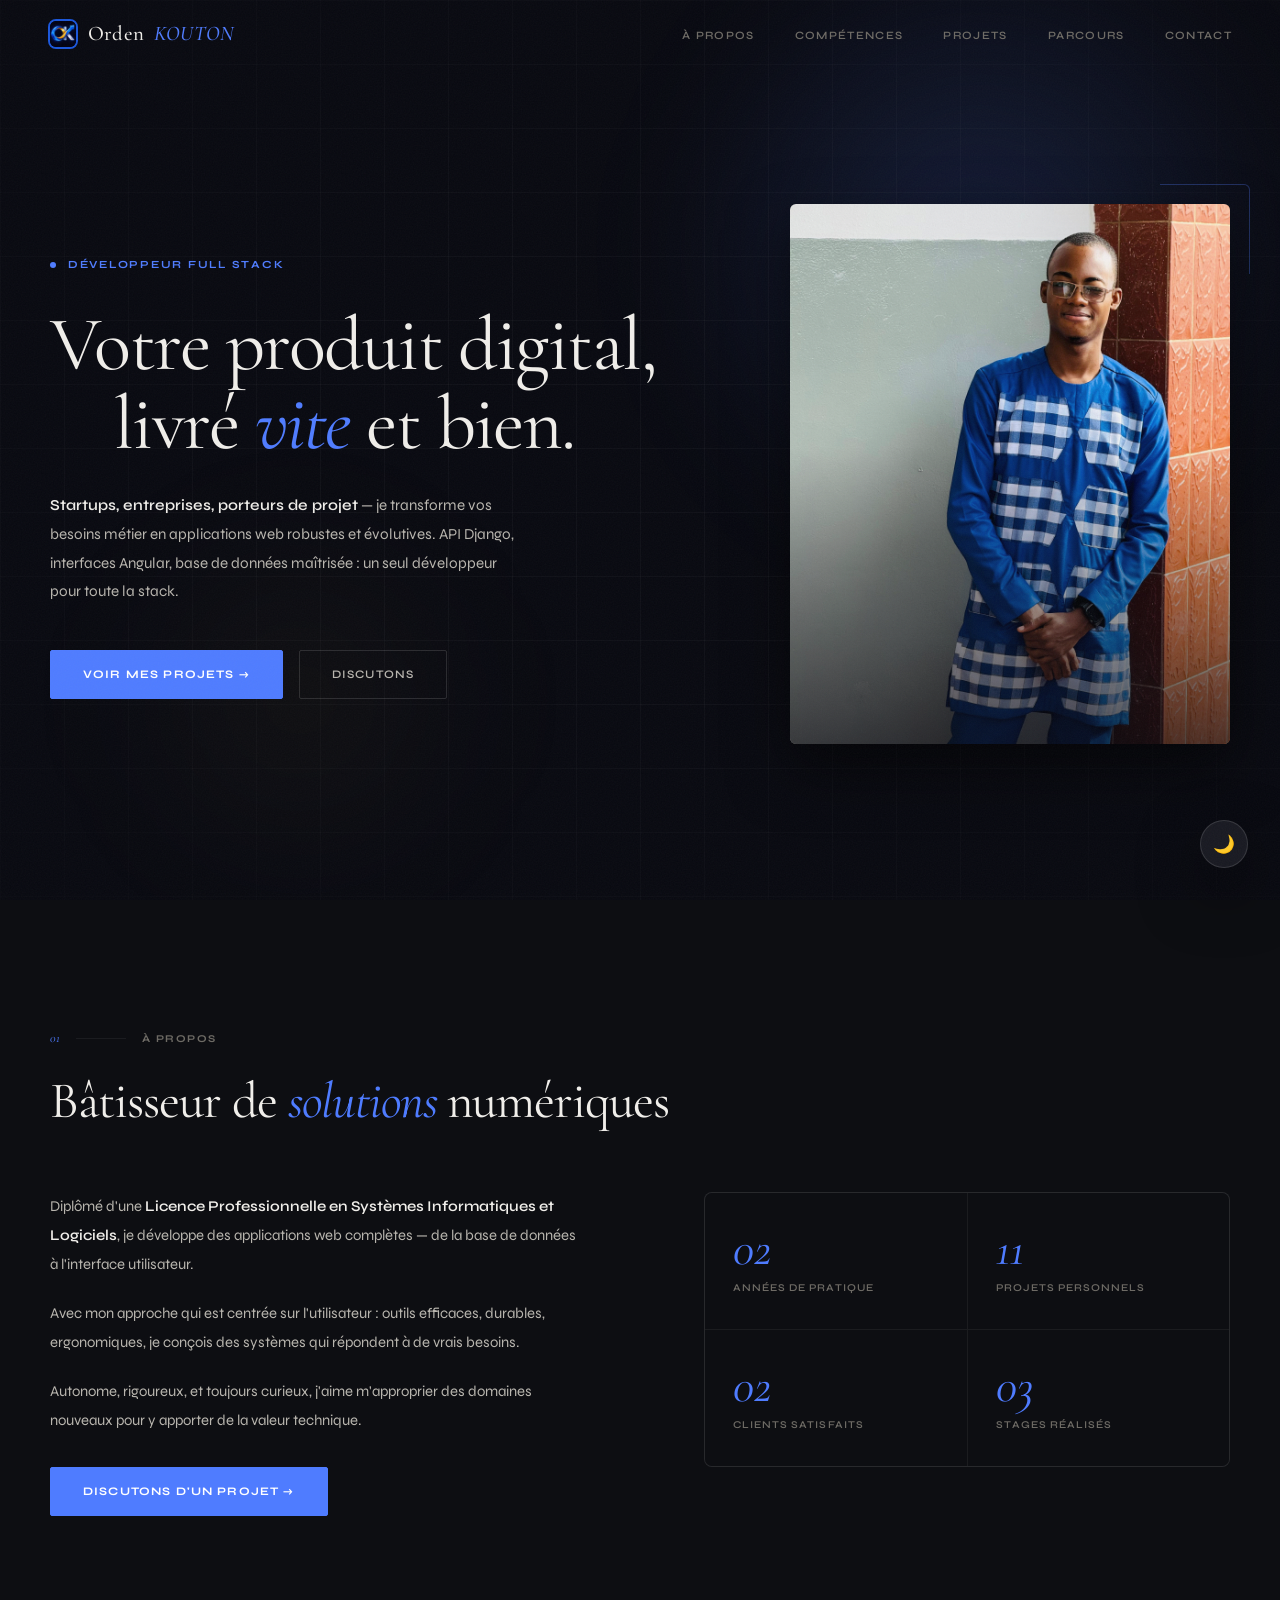
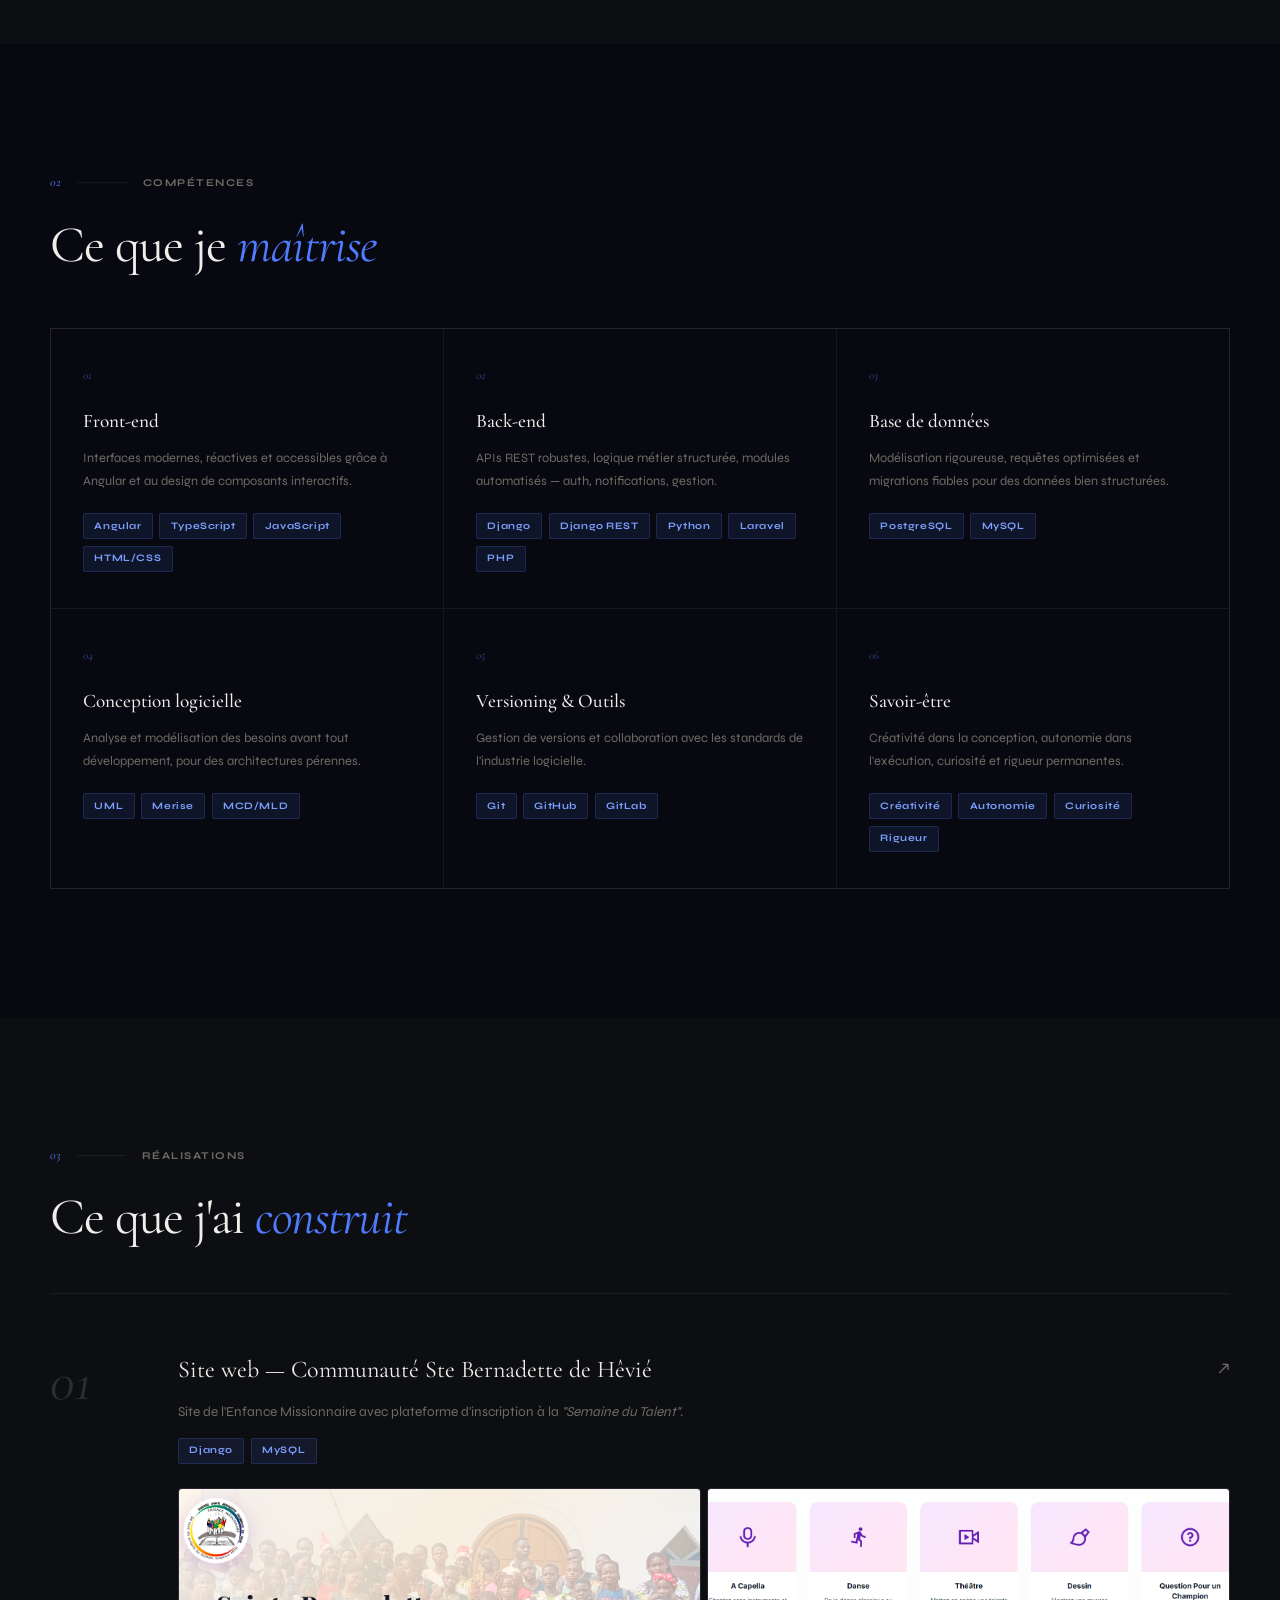
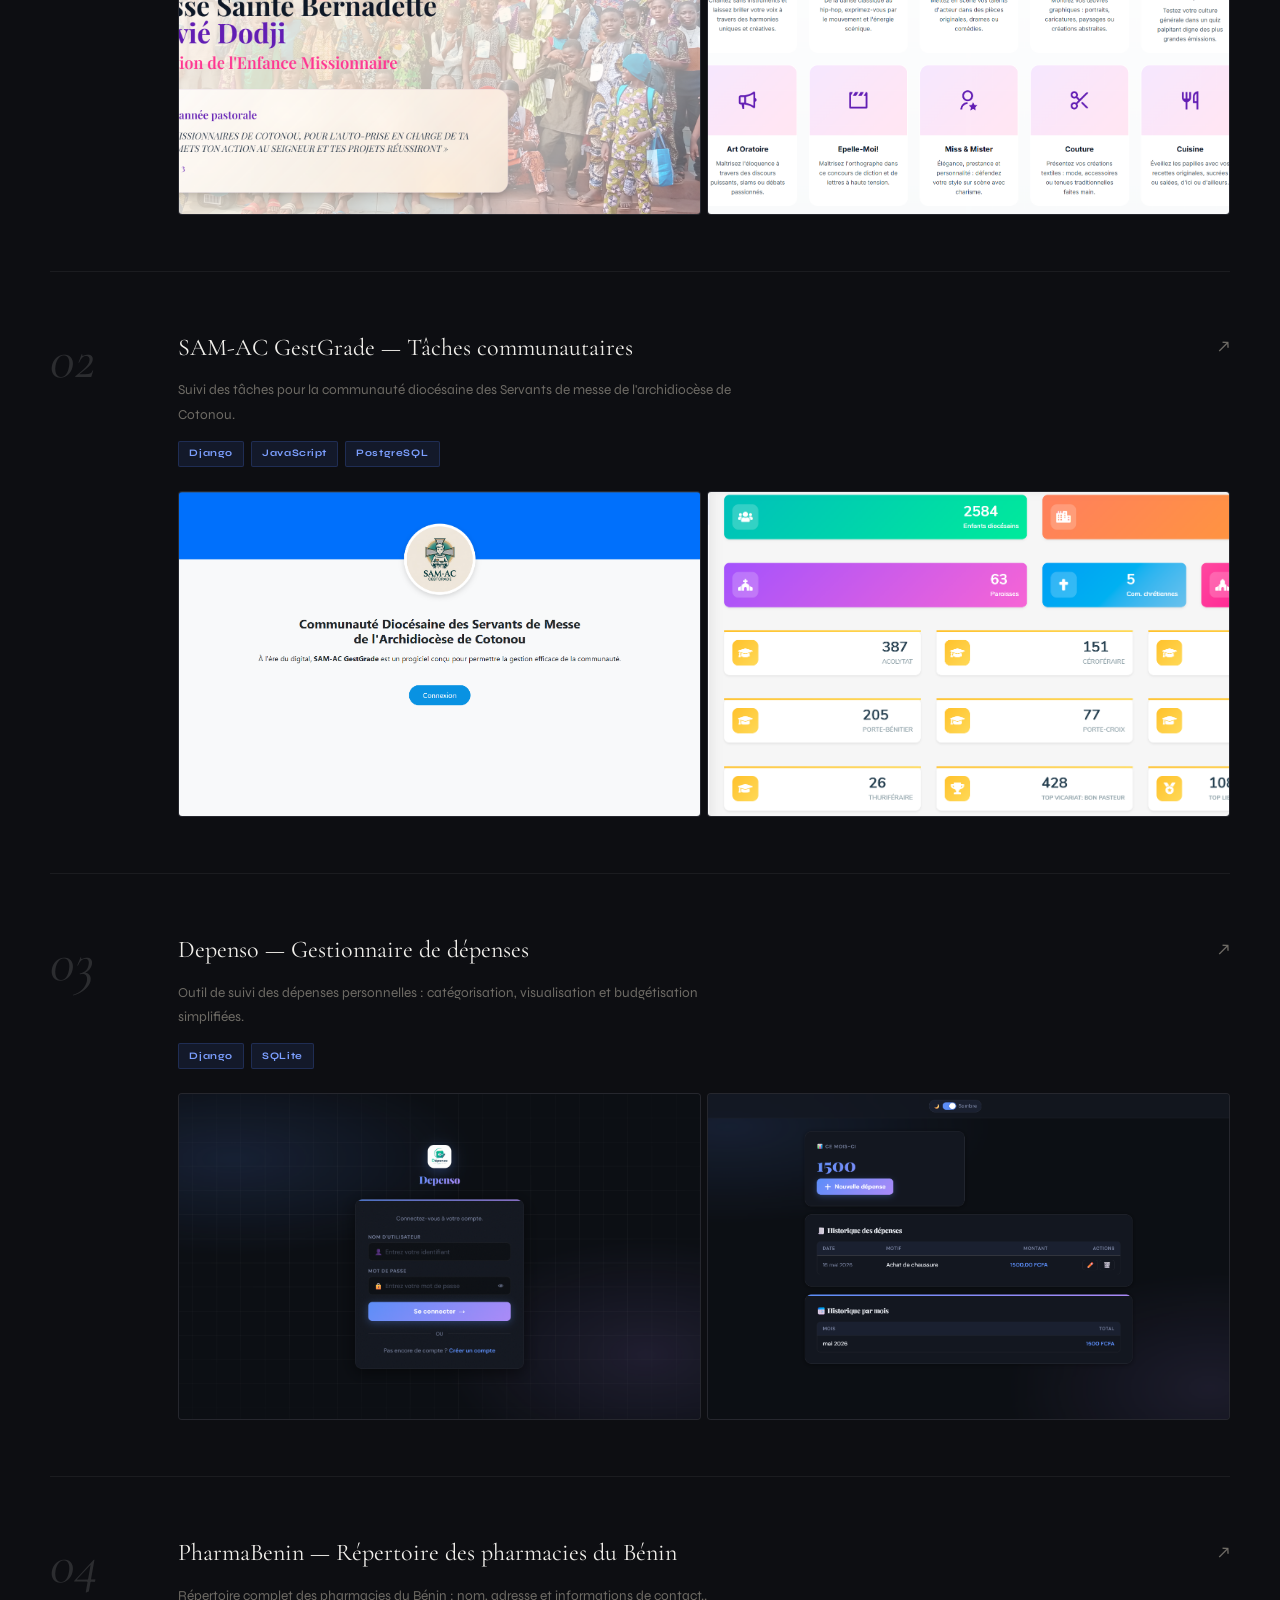
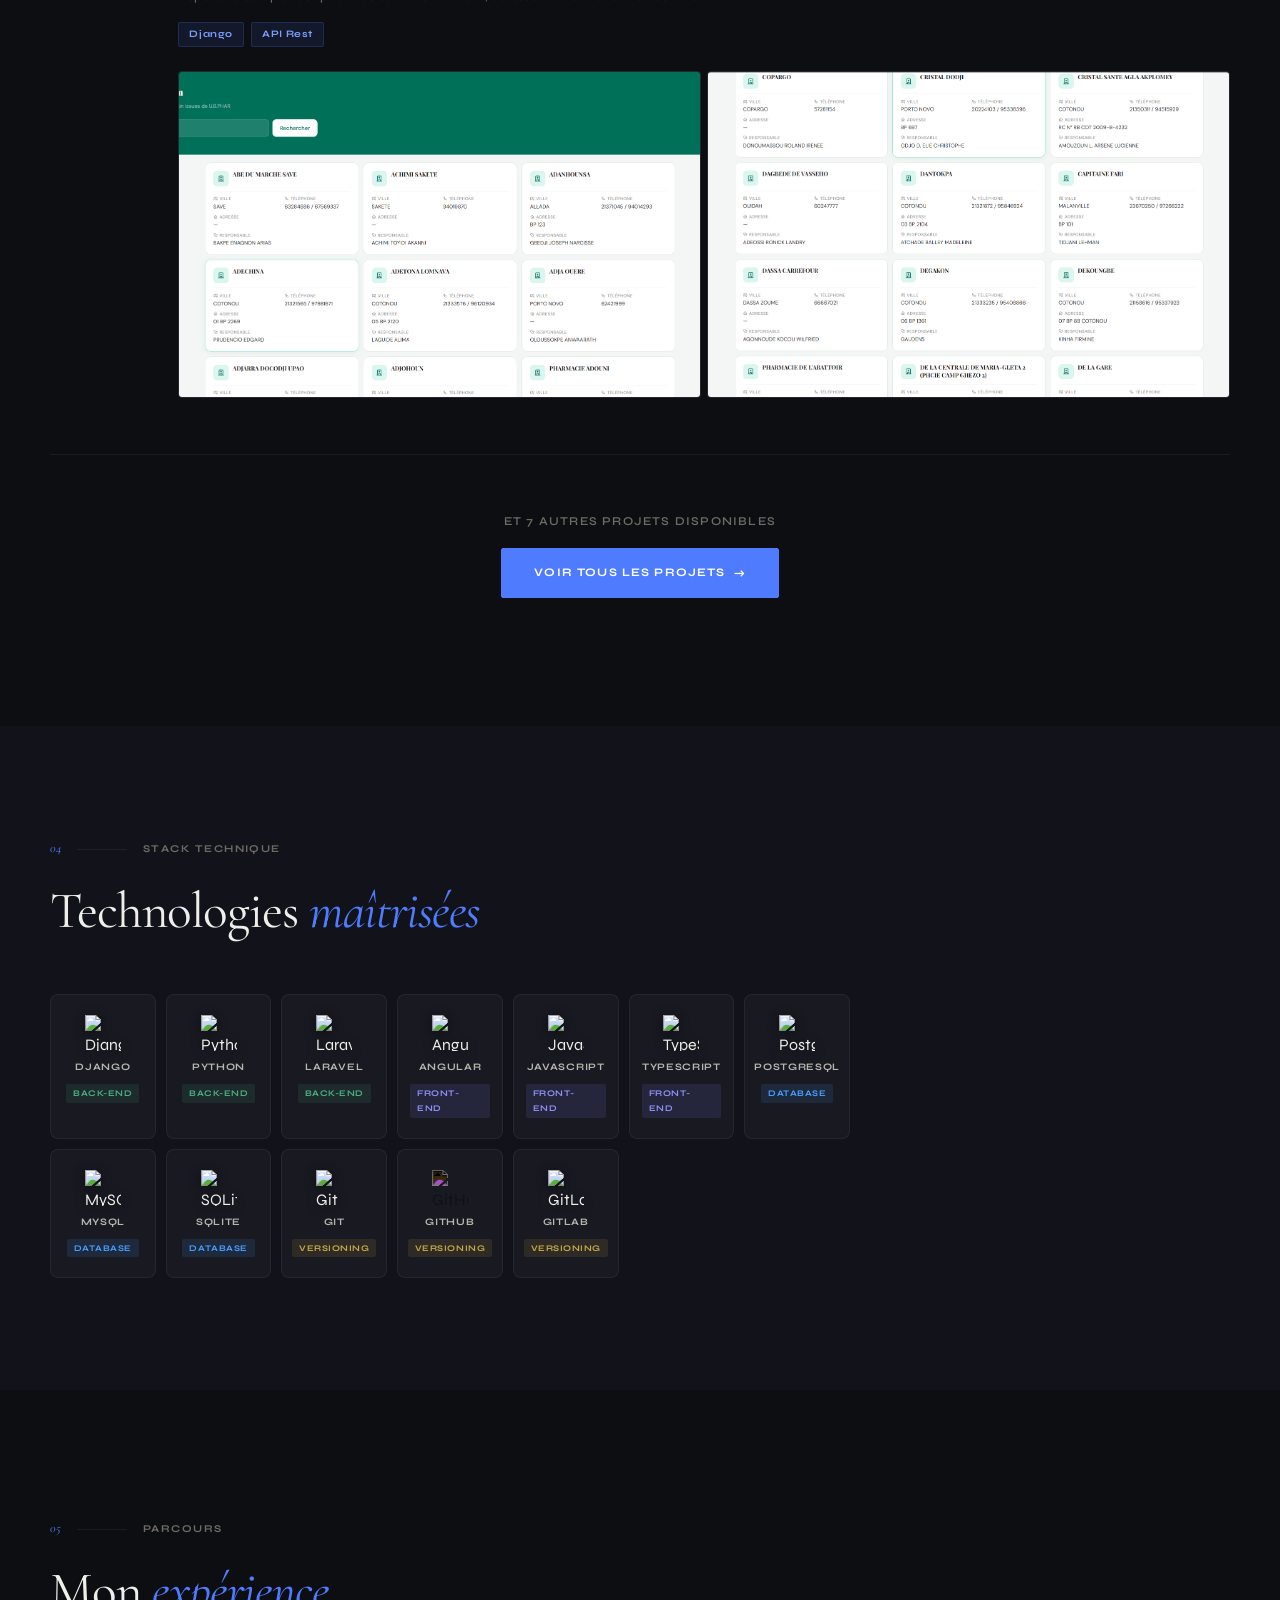
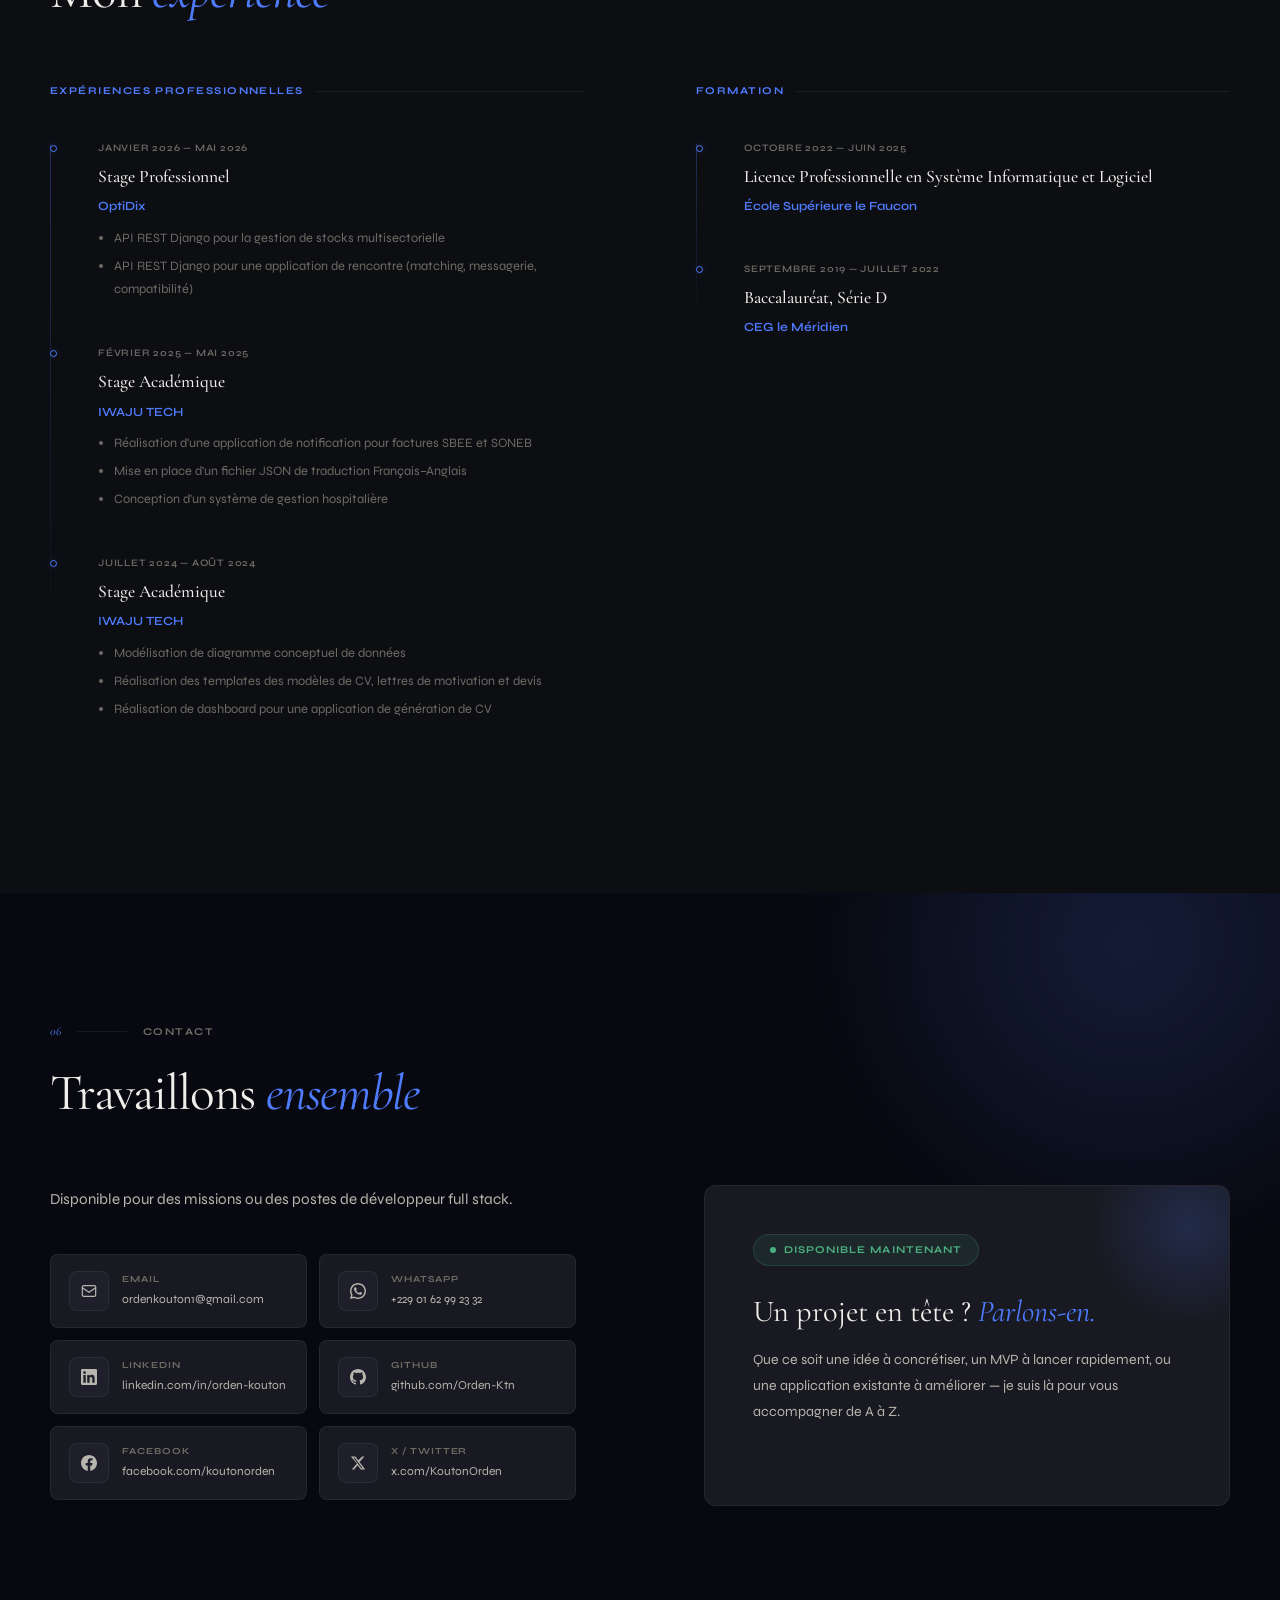
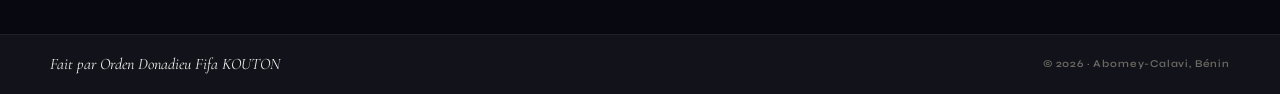
==== commit f15bffb8: "add file project" ====
--- a/index.html
+++ b/index.html
@@ -131,243 +131,89 @@
   </section>
 
   <!-- ══ PROJECTS ══ -->
-  <section id="projects">
-    <div class="wrap">
-      <div class="eyebrow rv"><span class="eyebrow-num">03</span><span class="eyebrow-line"></span><span class="eyebrow-label">Réalisations</span></div>
-      <h2 class="s-title rv">Ce que j'ai <em>construit</em></h2>
-      <div class="proj-list" style="margin-top:3rem">
-
-        <div class="proj-item rv">
-          <div class="proj-n">01</div>
-          <div>
-            <div class="proj-head"><div class="proj-title">GestSchool — Gestion scolaire</div><div class="proj-arrow">↗</div></div>
-            <p class="proj-desc">Application complète : élèves, notes, classes, paiements et bulletins pour établissements scolaires.</p>
-            <div class="proj-tags-row"><span class="p-tag">Django</span><span class="p-tag">PostgreSQL</span></div>
-            <div class="proj-imgs c2">
-              <div class="p-img"><img src="images/projet1/1.png" alt="GestSchool vue 1"></div>
-              <div class="p-img"><img src="images/projet1/2.png" alt="GestSchool vue 2"></div>
-              <div class="p-img"><img src="images/projet1/3.png" alt="GestSchool vue 3"></div>
-              <div class="p-img"><img src="images/projet1/4.png" alt="GestSchool vue 4"></div>
-            </div>
-          </div>
-        </div>
-
-        <div class="proj-item rv">
-          <div class="proj-n">02</div>
-          <div>
-            <div class="proj-head"><div class="proj-title">HospitalManager — Gestion hospitalière</div><div class="proj-arrow">↗</div></div>
-            <p class="proj-desc">Patients, consultations, rendez-vous et dossiers médicaux dans un environnement sécurisé et ergonomique.</p>
-            <div class="proj-tags-row"><span class="p-tag">Laravel</span><span class="p-tag">Angular</span><span class="p-tag">MySQL</span></div>
-            <div class="proj-imgs c2">
-              <div class="p-img"><img src="images/projet2/6.png" alt="HospitalManager vue 1"></div>
-              <div class="p-img"><img src="images/projet2/5.png" alt="HospitalManager vue 2"></div>
-              <div class="p-img"><img src="images/projet2/1.png" alt="HospitalManager vue 3"></div>
-              <div class="p-img"><img src="images/projet2/7.png" alt="HospitalManager vue 4"></div>
-            </div>
-          </div>
-        </div>
-
-        <div class="proj-item rv">
-          <div class="proj-n">03</div>
-          <div>
-            <div class="proj-head"><div class="proj-title">SAM-AC GestGrade — Tâches communautaires</div><div class="proj-arrow">↗</div></div>
-            <p class="proj-desc">Suivi des tâches pour la communauté diocésaine des Servants de messe de l'archidiocèse de Cotonou.</p>
-            <div class="proj-tags-row"><span class="p-tag">Django</span><span class="p-tag">JavaScript</span><span class="p-tag">PostgreSQL</span></div>
-            <div class="proj-imgs c2">
-              <div class="p-img"><img src="images/projet3/6.png" alt="SAM-AC vue 1"></div>
-              <div class="p-img"><img src="images/projet3/1.png" alt="SAM-AC vue 2"></div>
-              <div class="p-img"><img src="images/projet3/2.png" alt="SAM-AC vue 3"></div>
-              <div class="p-img"><img src="images/projet3/4.png" alt="SAM-AC vue 4"></div>
-            </div>
-          </div>
-        </div>
-
-        <div class="proj-item rv">
-          <div class="proj-n">04</div>
-          <div>
-            <div class="proj-head"><div class="proj-title">TailorBook — Gestion de commandes tailleurs</div><div class="proj-arrow">↗</div></div>
-            <p class="proj-desc">Commandes, mesures clients, délais de livraison et paiements pour artisans tailleurs.</p>
-            <div class="proj-tags-row"><span class="p-tag">Django</span><span class="p-tag">PostgreSQL</span></div>
-            <div class="proj-imgs c2">
-              <div class="p-img"><img src="images/projet4/4.png" alt="TailorBook vue 1"></div>
-              <div class="p-img"><img src="images/projet4/5.png" alt="TailorBook vue 2"></div>
-              <div class="p-img"><img src="images/projet4/6.png" alt="TailorBook vue 3"></div>
-              <div class="p-img"><img src="images/projet4/1.png" alt="TailorBook vue 4"></div>
-            </div>
-          </div>
-        </div>
-
-        <div class="proj-item rv">
-          <div class="proj-n">05</div>
-          
+    <section id="projects">
+      <div class="wrap">
+        <div class="eyebrow rv"><span class="eyebrow-num">03</span><span class="eyebrow-line"></span><span class="eyebrow-label">Réalisations</span></div>
+        <h2 class="s-title rv">Ce que j'ai <em>construit</em></h2>
+  
+        <div class="proj-list" style="margin-top:3rem">
+  
+          <div class="proj-item rv">
+            <div class="proj-n">01</div>
             <div>
               <div class="proj-head">
-                <div class="proj-title">
-                  <a href="https://empsbshd.pythonanywhere.com/" target="_blank" class="project-link">
-                    Site web & Plateforme d'une communauté chrétienne catholique
-                  </a>
-                </div>
+                <div class="proj-title"><a href="https://empsbshd.pythonanywhere.com/" target="_blank" class="project-link">Site web — Communauté Ste Bernadette de Hêvié</a></div>
                 <div class="proj-arrow"><a href="https://empsbshd.pythonanywhere.com/" target="_blank" class="project-link">↗</a></div>
               </div>
-
-              <p class="proj-desc">
-                Site web de l'Enfance Missionnaire de la paroisse Ste Bernadette de Hêvié
-                couplé à la plateforme d'inscription pour l'activité de vacances
-                <em>"Semaine du Talent"</em>.
-              </p>
-
-              <div class="proj-tags-row">
-                <span class="p-tag">Django</span>
-                <span class="p-tag">MySQL</span>
-              </div>
-
+              <p class="proj-desc">Site de l'Enfance Missionnaire avec plateforme d'inscription à la <em>"Semaine du Talent"</em>.</p>
+              <div class="proj-tags-row"><span class="p-tag">Django</span><span class="p-tag">MySQL</span></div>
               <div class="proj-imgs c2">
                 <div class="p-img"><img src="images/projet7/1.png" alt="EM DODJI vue 1"></div>
                 <div class="p-img"><img src="images/projet7/2.png" alt="EM DODJI vue 2"></div>
-                <div class="p-img"><img src="images/projet7/3.png" alt="EM DODJI vue 3"></div>
-                <div class="p-img"><img src="images/projet7/4.png" alt="EM DODJI vue 4"></div>
-              </div>
-            </div>
+              </div>
+            </div>
+          </div>
+  
+          <div class="proj-item rv">
+            <div class="proj-n">02</div>
+            <div>
+              <div class="proj-head"><div class="proj-title">SAM-AC GestGrade — Tâches communautaires</div><div class="proj-arrow">↗</div></div>
+              <p class="proj-desc">Suivi des tâches pour la communauté diocésaine des Servants de messe de l'archidiocèse de Cotonou.</p>
+              <div class="proj-tags-row"><span class="p-tag">Django</span><span class="p-tag">JavaScript</span><span class="p-tag">PostgreSQL</span></div>
+              <div class="proj-imgs c2">
+                <div class="p-img"><img src="images/projet3/6.png" alt="SAM-AC vue 1"></div>
+                <div class="p-img"><img src="images/projet3/1.png" alt="SAM-AC vue 2"></div>
+              </div>
+            </div>
+          </div>
+
+          <div class="proj-item rv">
+            <div class="proj-n">03</div>
+            <div>
+              <div class="proj-head">
+                <div class="proj-title"><a href="https://zenithapps.pythonanywhere.com/Depenso/" target="_blank" class="project-link">Depenso — Gestionnaire de dépenses</a></div>
+                <div class="proj-arrow"><a href="https://zenithapps.pythonanywhere.com/Depenso/" target="_blank" class="project-link">↗</a></div>
+              </div>
+              <p class="proj-desc">Outil de suivi des dépenses personnelles : catégorisation, visualisation et budgétisation simplifiées.</p>
+              <div class="proj-tags-row"><span class="p-tag">Django</span><span class="p-tag">SQLite</span></div>
+              <div class="proj-imgs c2">
+                <div class="p-img"><img src="images/projet11/1.png" alt="Depenso vue 1"></div>
+                <div class="p-img"><img src="images/projet11/2.png" alt="Depenso vue 2"></div>
+              </div>
+            </div>
+          </div>
+  
+
+          <div class="proj-item rv">
+            <div class="proj-n">04</div>
+            <div>
+              <div class="proj-head">
+                <div class="proj-title"><a href="https://zenithapps.pythonanywhere.com/PharmaBenin/" target="_blank" class="project-link">PharmaBenin — Répertoire des pharmacies du Bénin</a></div>
+                <div class="proj-arrow"><a href="https://zenithapps.pythonanywhere.com/PharmaBenin/" target="_blank" class="project-link">↗</a></div>
+              </div>
+              <p class="proj-desc">Répertoire complet des pharmacies du Bénin : nom, adresse et informations de contact..</p>
+              <div class="proj-tags-row"><span class="p-tag">Django</span><span class="p-tag">API Rest</span></div>
+              <div class="proj-imgs c2">
+                <div class="p-img"><img src="images/projet10/1.png" alt="PharmaBenin vue 1"></div>
+                <div class="p-img"><img src="images/projet10/2.png" alt="PharmaBenin vue 2"></div>
+              </div>
+            </div>
+          </div>
+  
+
           
-        </div>
-
-        <div class="proj-item rv">
-          <div class="proj-n">06</div>
-          <div>
-            <div class="proj-head">
-              <div class="proj-title">
-                <a href="https://zenithapps.pythonanywhere.com/VorteKey/" target="_blank" class="project-link">
-                  VorteKey — Générateur de mot de passe
-                </a>
-              </div>
-              <div class="proj-arrow">
-                <a href="https://zenithapps.pythonanywhere.com/VorteKey/" target="_blank" class="project-link">↗</a>
-              </div>
-            </div>
-            <p class="proj-desc">Générateur de mots de passe sécurisés et personnalisables.</p>
-            <div class="proj-tags-row"><span class="p-tag">Django</span></div>
-            <div class="proj-imgs c2">
-              <div class="p-img"><img src="images/projet5/2.png" alt="VorteKey vue 1"></div>
-              <div class="p-img"><img src="images/projet5/1.png" alt="VorteKey vue 1"></div>
-            </div>
-          </div>
-        </div>
-
-        <div class="proj-item rv">
-          <div class="proj-n">07</div>
-          <div>
-            <div class="proj-head">
-              <div class="proj-title">
-                <a href="https://zenithapps.pythonanywhere.com/DeviZio/" target="_blank" class="project-link">
-                  DeviZio — Convertisseur de devises
-                </a>
-              </div>
-              <div class="proj-arrow">
-                <a href="https://zenithapps.pythonanywhere.com/DeviZio/" target="_blank" class="project-link">↗</a>
-              </div>
-            </div>
-            <p class="proj-desc">Convertisseur de devises en temps réel.</p>
-            <div class="proj-tags-row"><span class="p-tag">Django</span><span class="p-tag">API Rest</span></div>
-            <div class="proj-imgs c2">
-              <div class="p-img"><img src="images/projet6/2.png" alt="Devizio vue 1"></div>
-              <div class="p-img"><img src="images/projet6/1.png" alt="Devizio vue 1"></div>
-            </div>
-          </div>
-        </div>
-
-        <div class="proj-item rv">
-          <div class="proj-n">08</div>
-          <div>
-            <div class="proj-head">
-              <div class="proj-title">
-                <a href="https://zenithapps.pythonanywhere.com/LandInfo/" target="_blank" class="project-link">
-                  LandInfo — Connaître les pays du monde
-                </a>
-              </div>
-              <div class="proj-arrow">
-                <a href="https://zenithapps.pythonanywhere.com/LandInfo/" target="_blank" class="project-link">↗</a>
-              </div>
-            </div>
-            <p class="proj-desc">Encyclopédie des pays du monde : capitales, langues, monnaies et plus.</p>
-            <div class="proj-tags-row"><span class="p-tag">Django</span><span class="p-tag">API Rest</span></div>
-            <div class="proj-imgs c2">
-              <div class="p-img"><img src="images/projet8/1.png" alt="LandInfo vue 1"></div>
-              <div class="p-img"><img src="images/projet8/2.png" alt="LandInfo vue 1"></div>
-              <div class="p-img"><img src="images/projet8/3.png" alt="LandInfo vue 1"></div>
-              <div class="p-img"><img src="images/projet8/4.png" alt="LandInfo vue 1"></div>
-            </div>
-          </div>
-        </div>
-
-        <div class="proj-item rv">
-          <div class="proj-n">09</div>
-          <div>
-            <div class="proj-head">
-              <div class="proj-title">
-                <a href="https://zenithapps.pythonanywhere.com/SkyView/" target="_blank" class="project-link">
-                  SkyView — La météo proche de vous
-                </a>
-              </div>
-              <div class="proj-arrow">
-                <a href="https://zenithapps.pythonanywhere.com/SkyView/" target="_blank" class="project-link">↗</a>
-              </div>
-            </div>
-            <p class="proj-desc">Météo en temps réel, cartographie interactive et données satellite.</p>
-            <div class="proj-tags-row"><span class="p-tag">Django</span><span class="p-tag">API Rest</span></div>
-            <div class="proj-imgs c2">
-              <div class="p-img"><img src="images/projet9/1.png" alt="SkyView vue 1"></div>
-              <div class="p-img"><img src="images/projet9/2.png" alt="SkyView vue 1"></div>
-            </div>
-          </div>
-        </div>
-
-        <div class="proj-item rv">
-          <div class="proj-n">10</div>
-          <div>
-            <div class="proj-head">
-              <div class="proj-title">
-                <a href="https://zenithapps.pythonanywhere.com/PharmaBenin/" target="_blank" class="project-link">
-                  PharmaBenin — Le répertoire des pharmacies du Bénin
-                </a>
-              </div>
-              <div class="proj-arrow">
-                <a href="https://zenithapps.pythonanywhere.com/PharmaBenin/" target="_blank" class="project-link">↗</a>
-              </div>
-            </div>
-            <p class="proj-desc">Répertoire des pharmacies du Bénin : nom, adresse et informations de contact.</p>
-            <div class="proj-tags-row"><span class="p-tag">Django</span><span class="p-tag">API Rest</span></div>
-            <div class="proj-imgs c2">
-              <div class="p-img"><img src="images/projet10/1.png" alt="PharmaBenin vue 1"></div>
-              <div class="p-img"><img src="images/projet10/2.png" alt="PharmaBenin vue 1"></div>
-            </div>
-          </div>
-        </div>
-
-        <div class="proj-item rv">
-          <div class="proj-n">11</div>
-          <div>
-            <div class="proj-head">
-              <div class="proj-title">
-                <a href="https://zenithapps.pythonanywhere.com/Depenso/" target="_blank" class="project-link">
-                  Depenso — Gestionnaire de dépenses
-                </a>
-              </div>
-              <div class="proj-arrow">
-                <a href="https://zenithapps.pythonanywhere.com/Depenso/" target="_blank" class="project-link">↗</a>
-              </div>
-            </div>
-            <p class="proj-desc">Gestionnaire de dépenses : suivi des dépenses et budgétisation.</p>
-            <div class="proj-tags-row"><span class="p-tag">Django</span><span class="p-tag">SQLite</span></div>
-            <div class="proj-imgs c2">
-              <div class="p-img"><img src="images/projet11/1.png" alt="Depenso vue 1"></div>
-              <div class="p-img"><img src="images/projet11/2.png" alt="Depenso vue 1"></div>
-            </div>
-          </div>
-        </div>
-
-      </div>
-    </div>
-  </section>
+  
+        </div>
+  
+        <div class="proj-all-cta rv" style="margin-top:3.5rem;text-align:center">
+          <p class="proj-all-label">Et 7 autres projets disponibles</p>
+          <a href="projets.html" class="btn-fill" style="display:inline-flex;align-items:center;gap:.5rem;margin:0 auto">
+            Voir tous les projets <span style="font-size:1.1em">→</span>
+          </a>
+        </div>
+  
+      </div>
+    </section>
 
   <!-- ══ TECH STACK ══ -->
   <div class="ts-section">
--- a/styles.css
+++ b/styles.css
@@ -535,3 +535,6 @@
   .s-title { font-size:1.6rem; word-break:break-word; }
   .eyebrow { flex-wrap:wrap; }
 }
+
+/* ══ PROJ ALL CTA ══ */
+.proj-all-label{font-size:.75rem;letter-spacing:.1em;text-transform:uppercase;color:var(--text3);font-weight:600;margin-bottom:1rem}
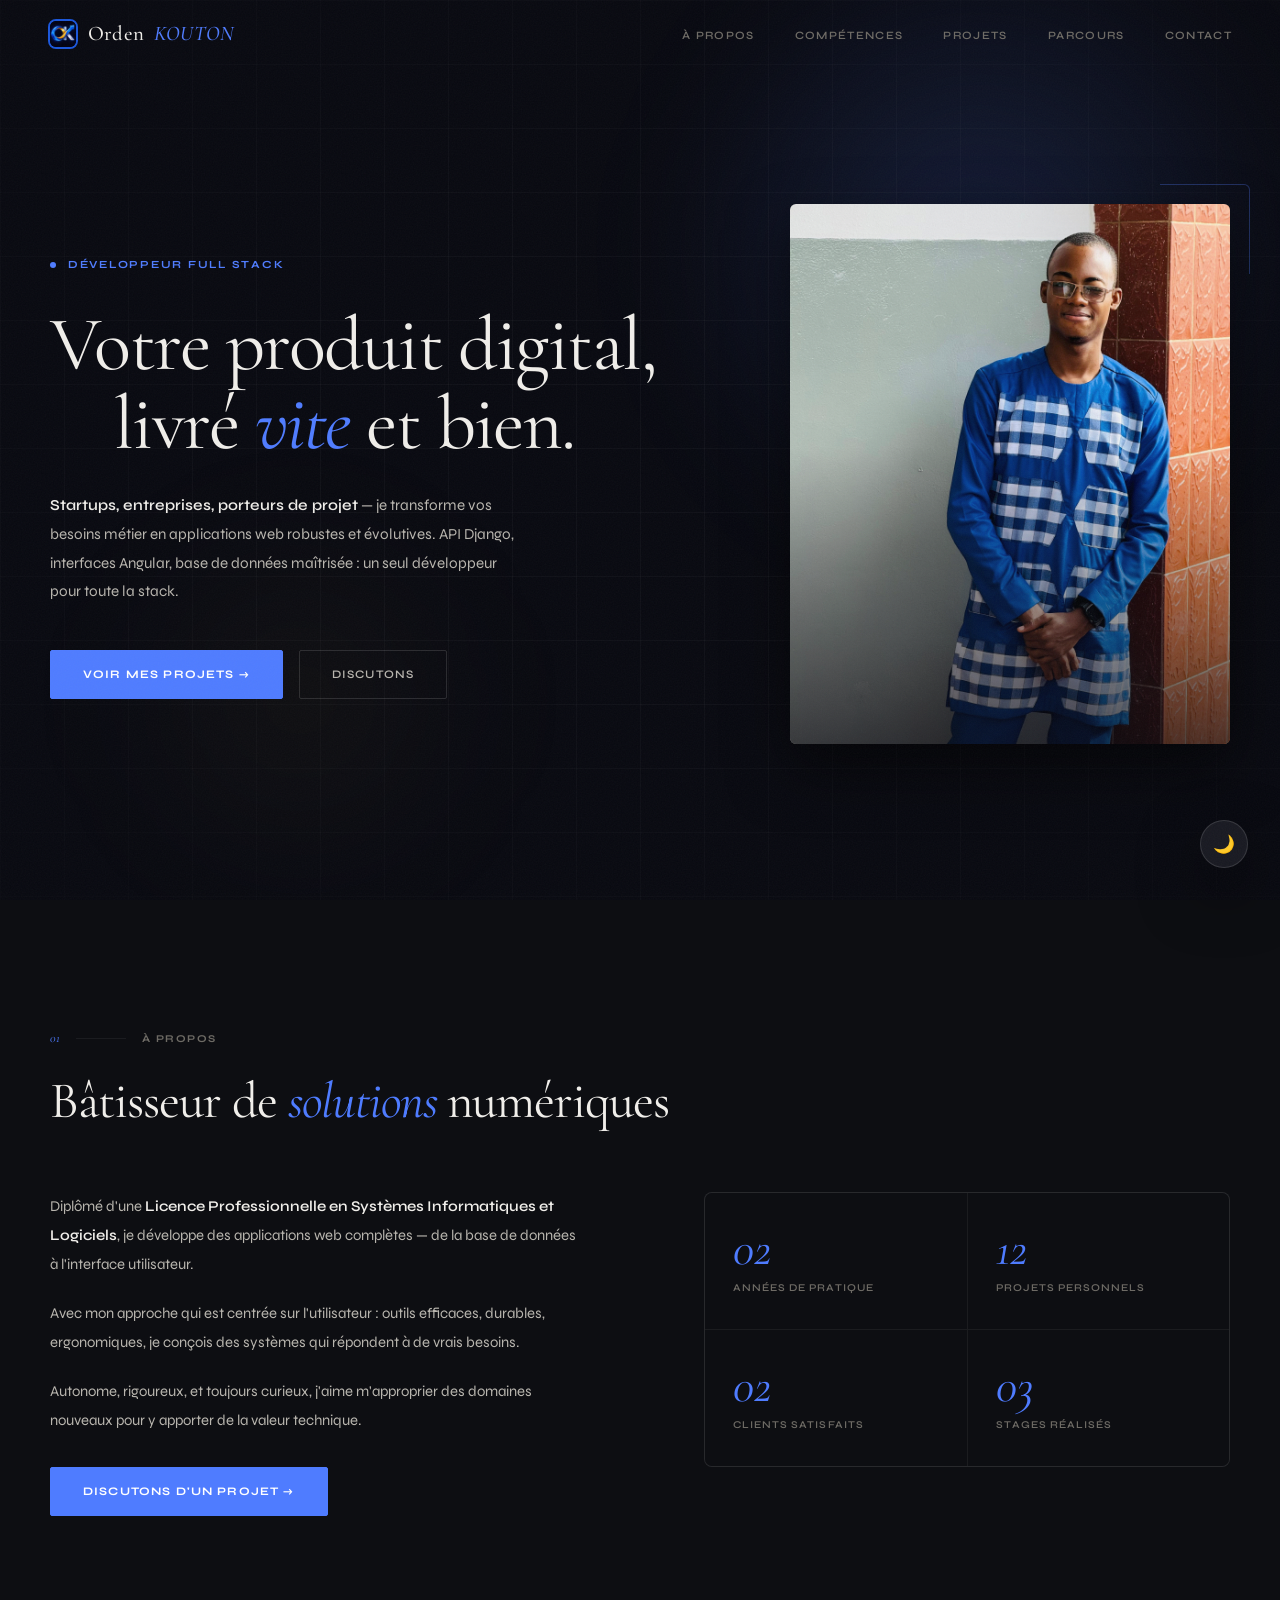
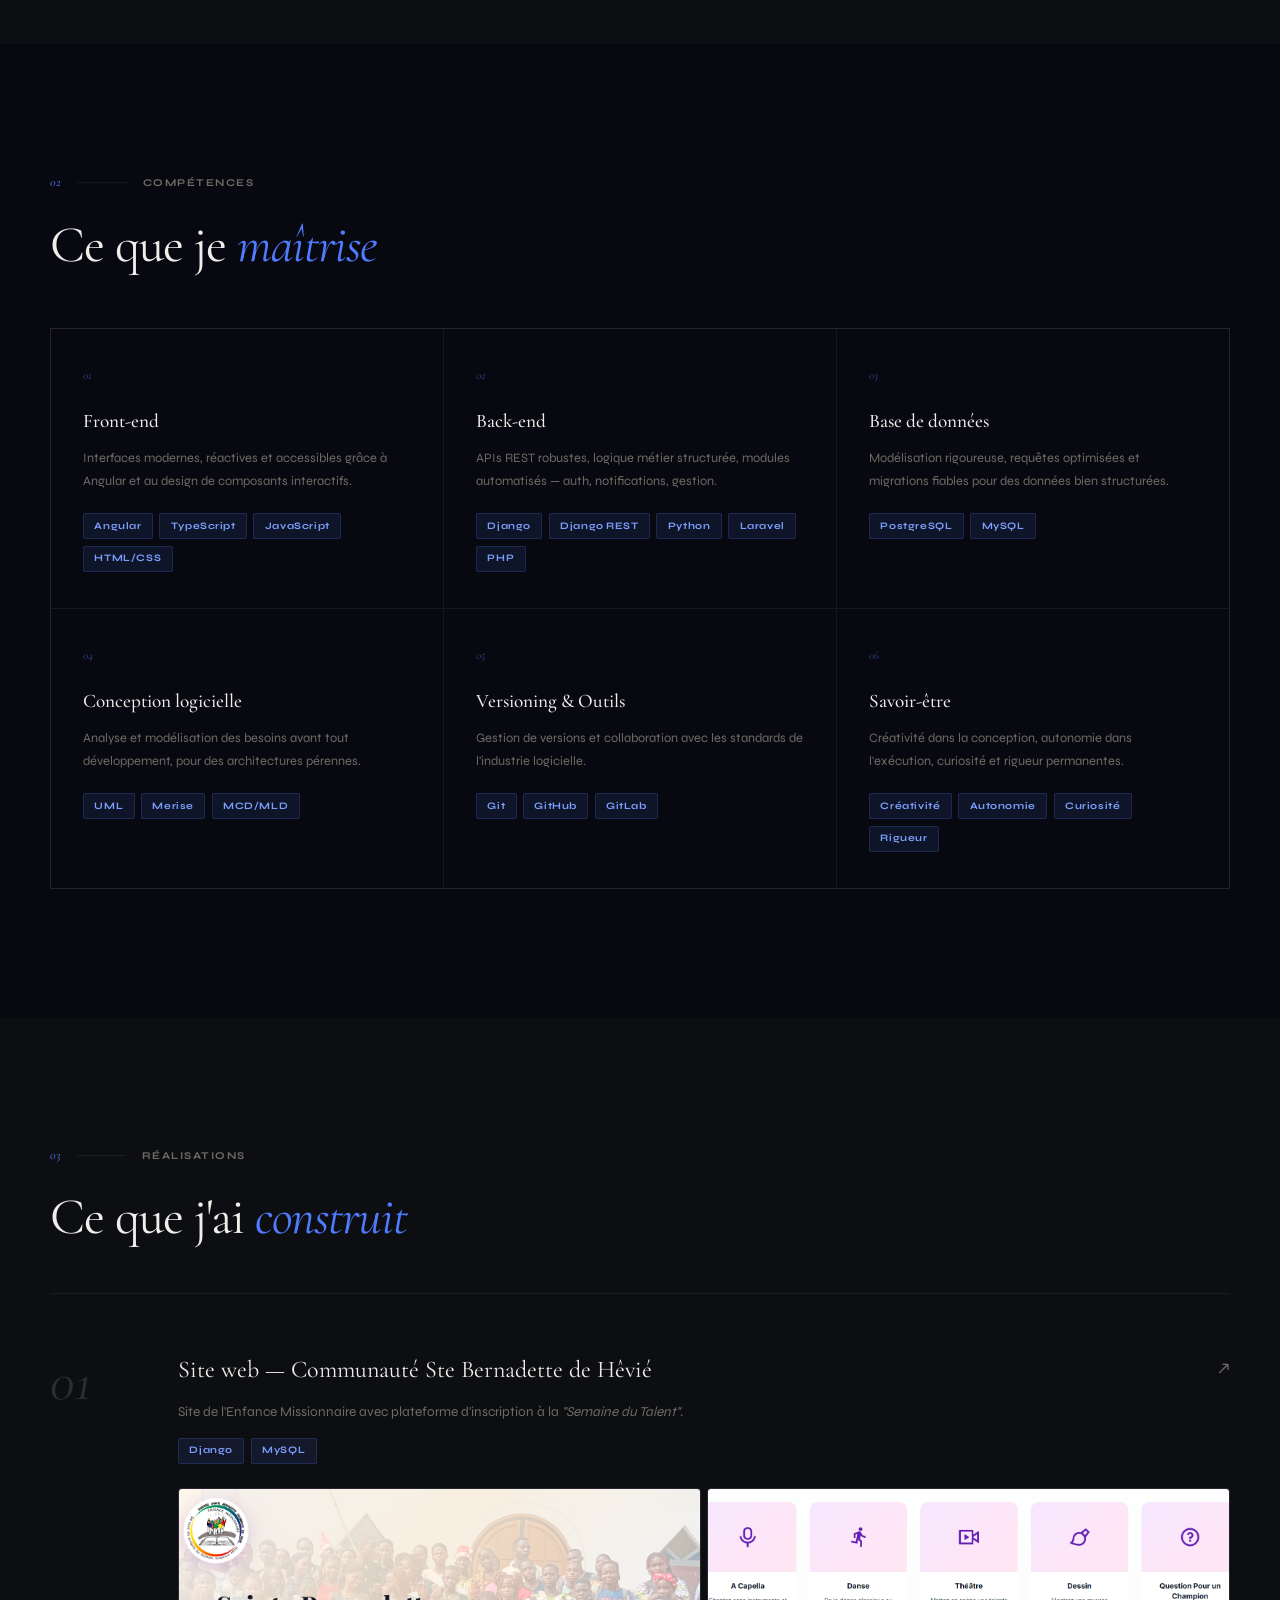
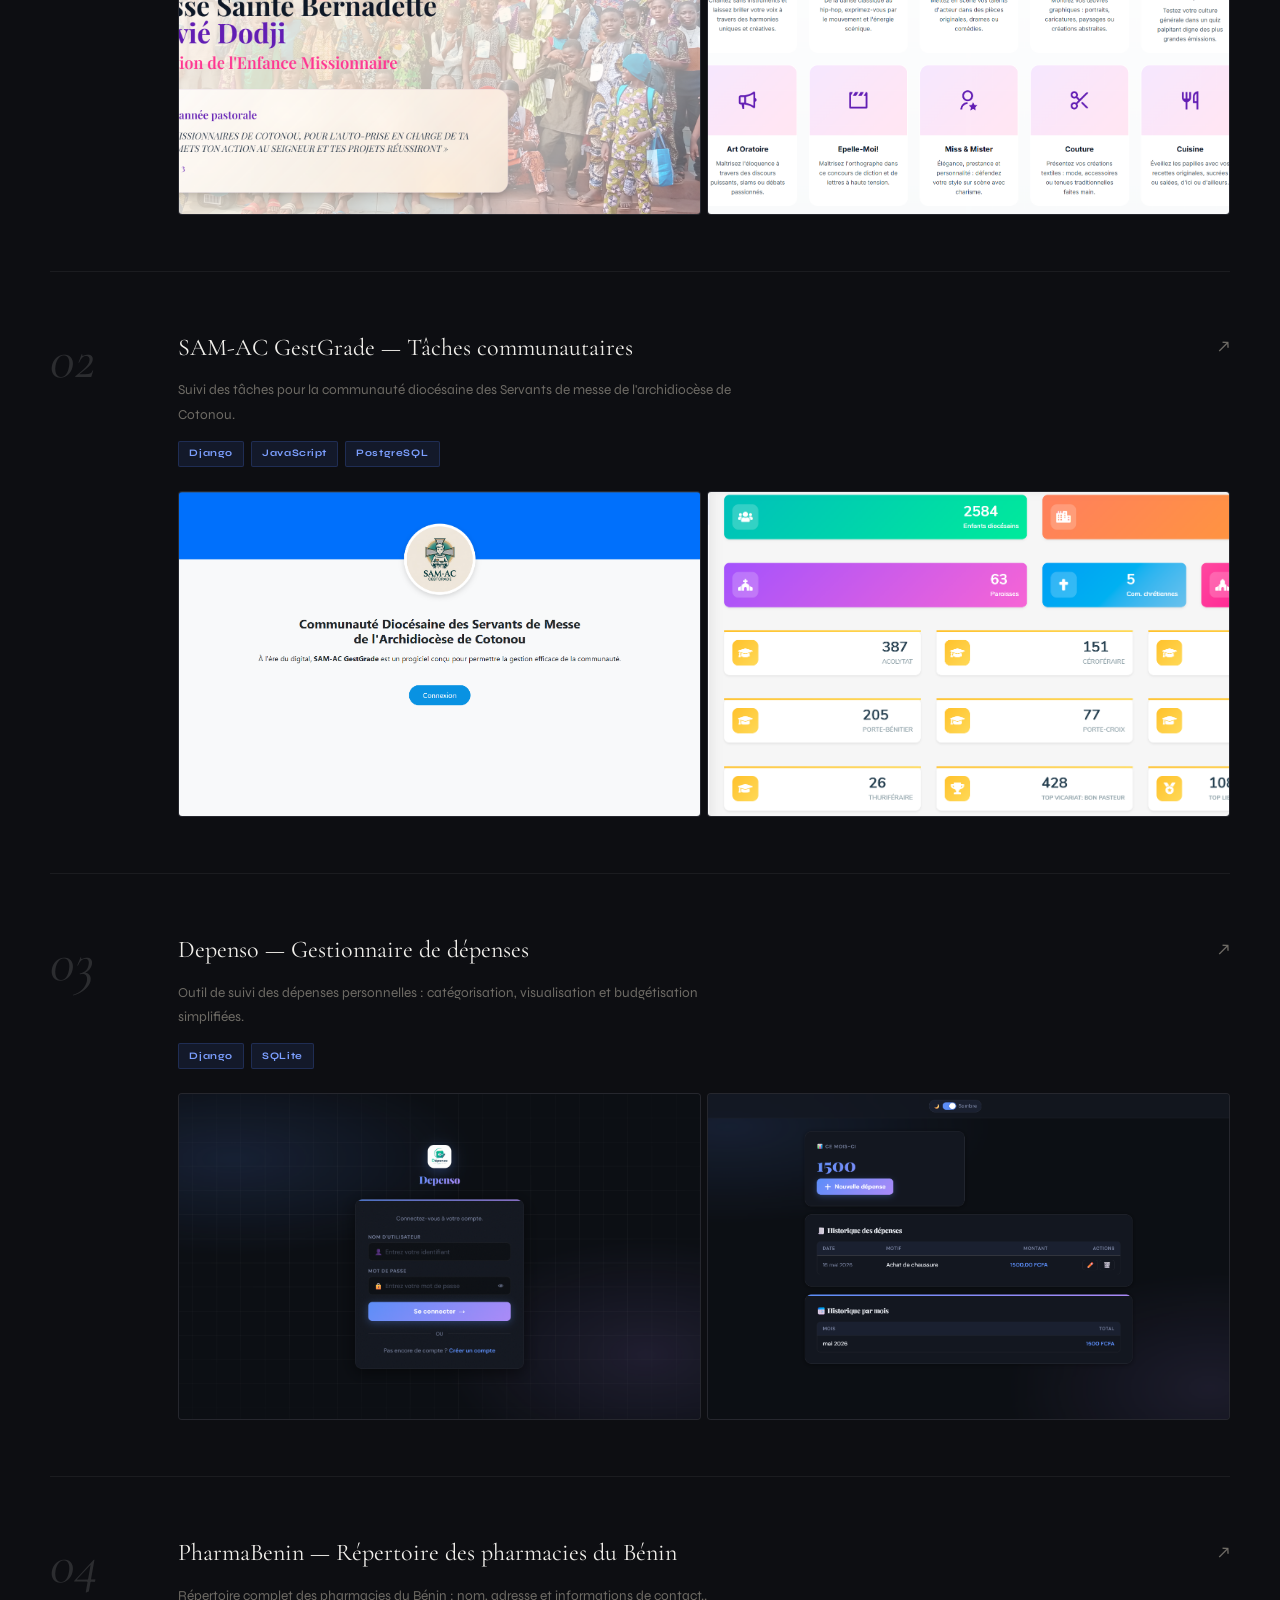
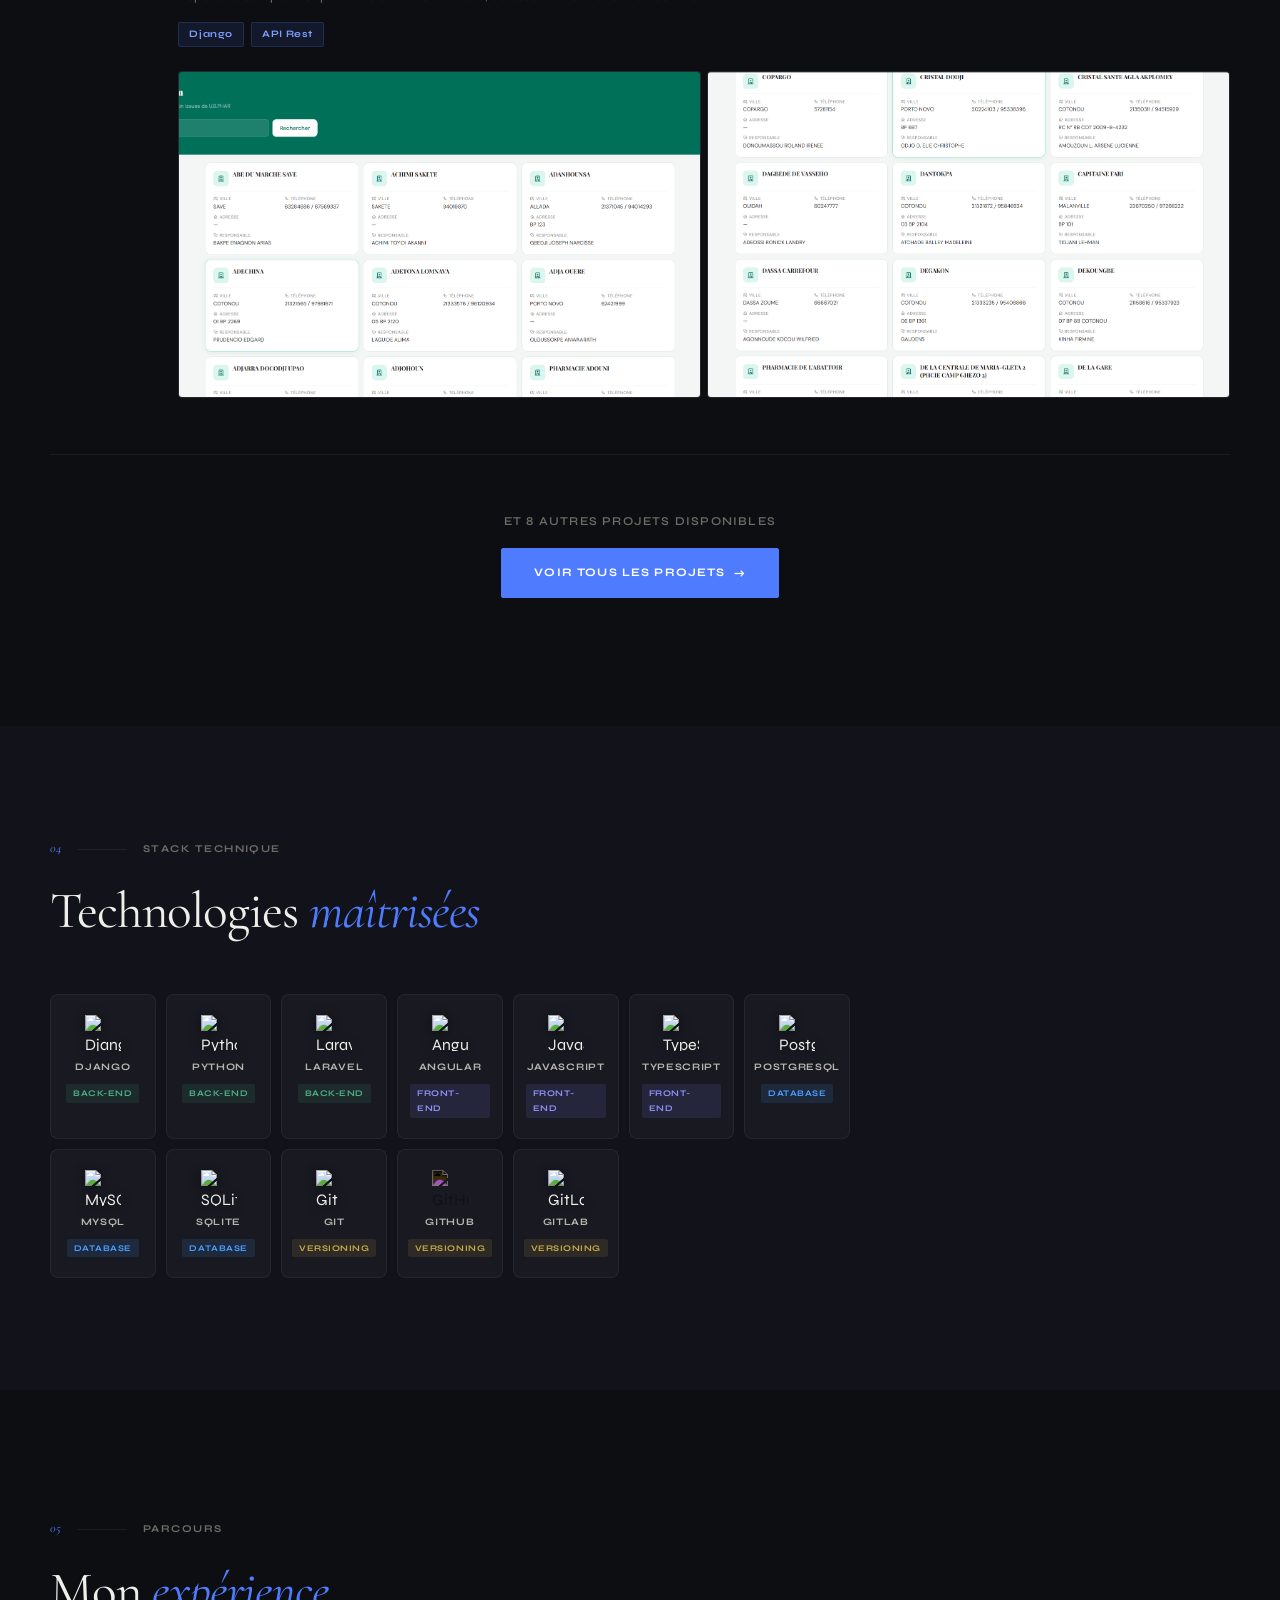
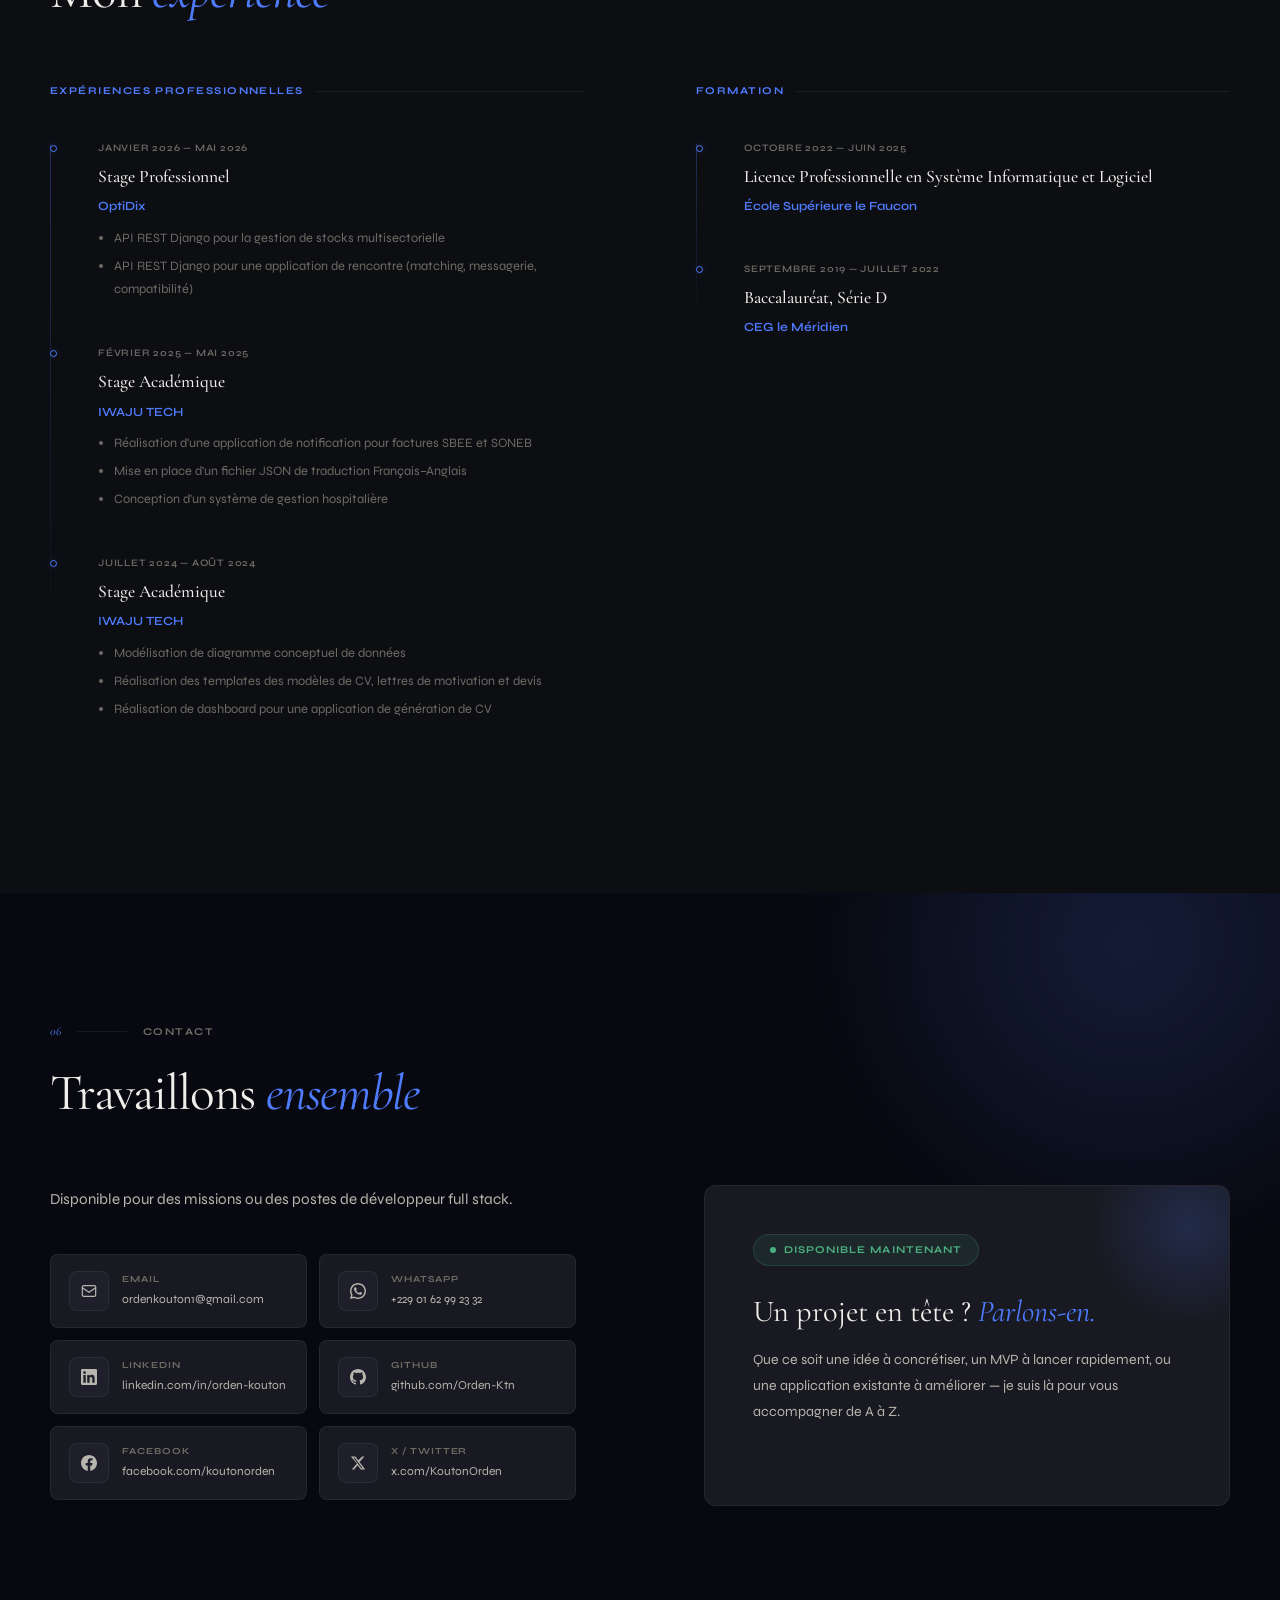
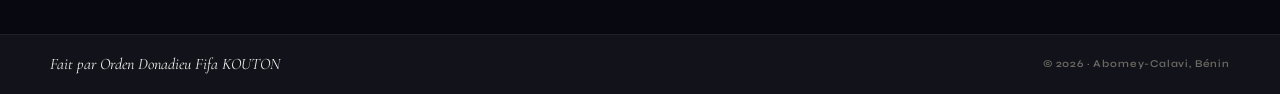
==== commit 2d0bec41: "update file projets" ====
--- a/index.html
+++ b/index.html
@@ -105,7 +105,7 @@
         <div class="rv-r">
           <div class="stats-mosaic">
             <div class="sm-box rv d1"><div class="sm-n"><em>02</em></div><div class="sm-l">Années de pratique</div></div>
-            <div class="sm-box rv d2"><div class="sm-n"><em>11</em></div><div class="sm-l">Projets personnels</div></div>
+            <div class="sm-box rv d2"><div class="sm-n"><em>12</em></div><div class="sm-l">Projets personnels</div></div>
             <div class="sm-box rv d3"><div class="sm-n"><em>02</em></div><div class="sm-l">Clients satisfaits</div></div>
             <div class="sm-box rv d4"><div class="sm-n"><em>03</em></div><div class="sm-l">Stages réalisés</div></div>
           </div>
@@ -206,7 +206,7 @@
         </div>
   
         <div class="proj-all-cta rv" style="margin-top:3.5rem;text-align:center">
-          <p class="proj-all-label">Et 7 autres projets disponibles</p>
+          <p class="proj-all-label">Et 8 autres projets disponibles</p>
           <a href="projets.html" class="btn-fill" style="display:inline-flex;align-items:center;gap:.5rem;margin:0 auto">
             Voir tous les projets <span style="font-size:1.1em">→</span>
           </a>
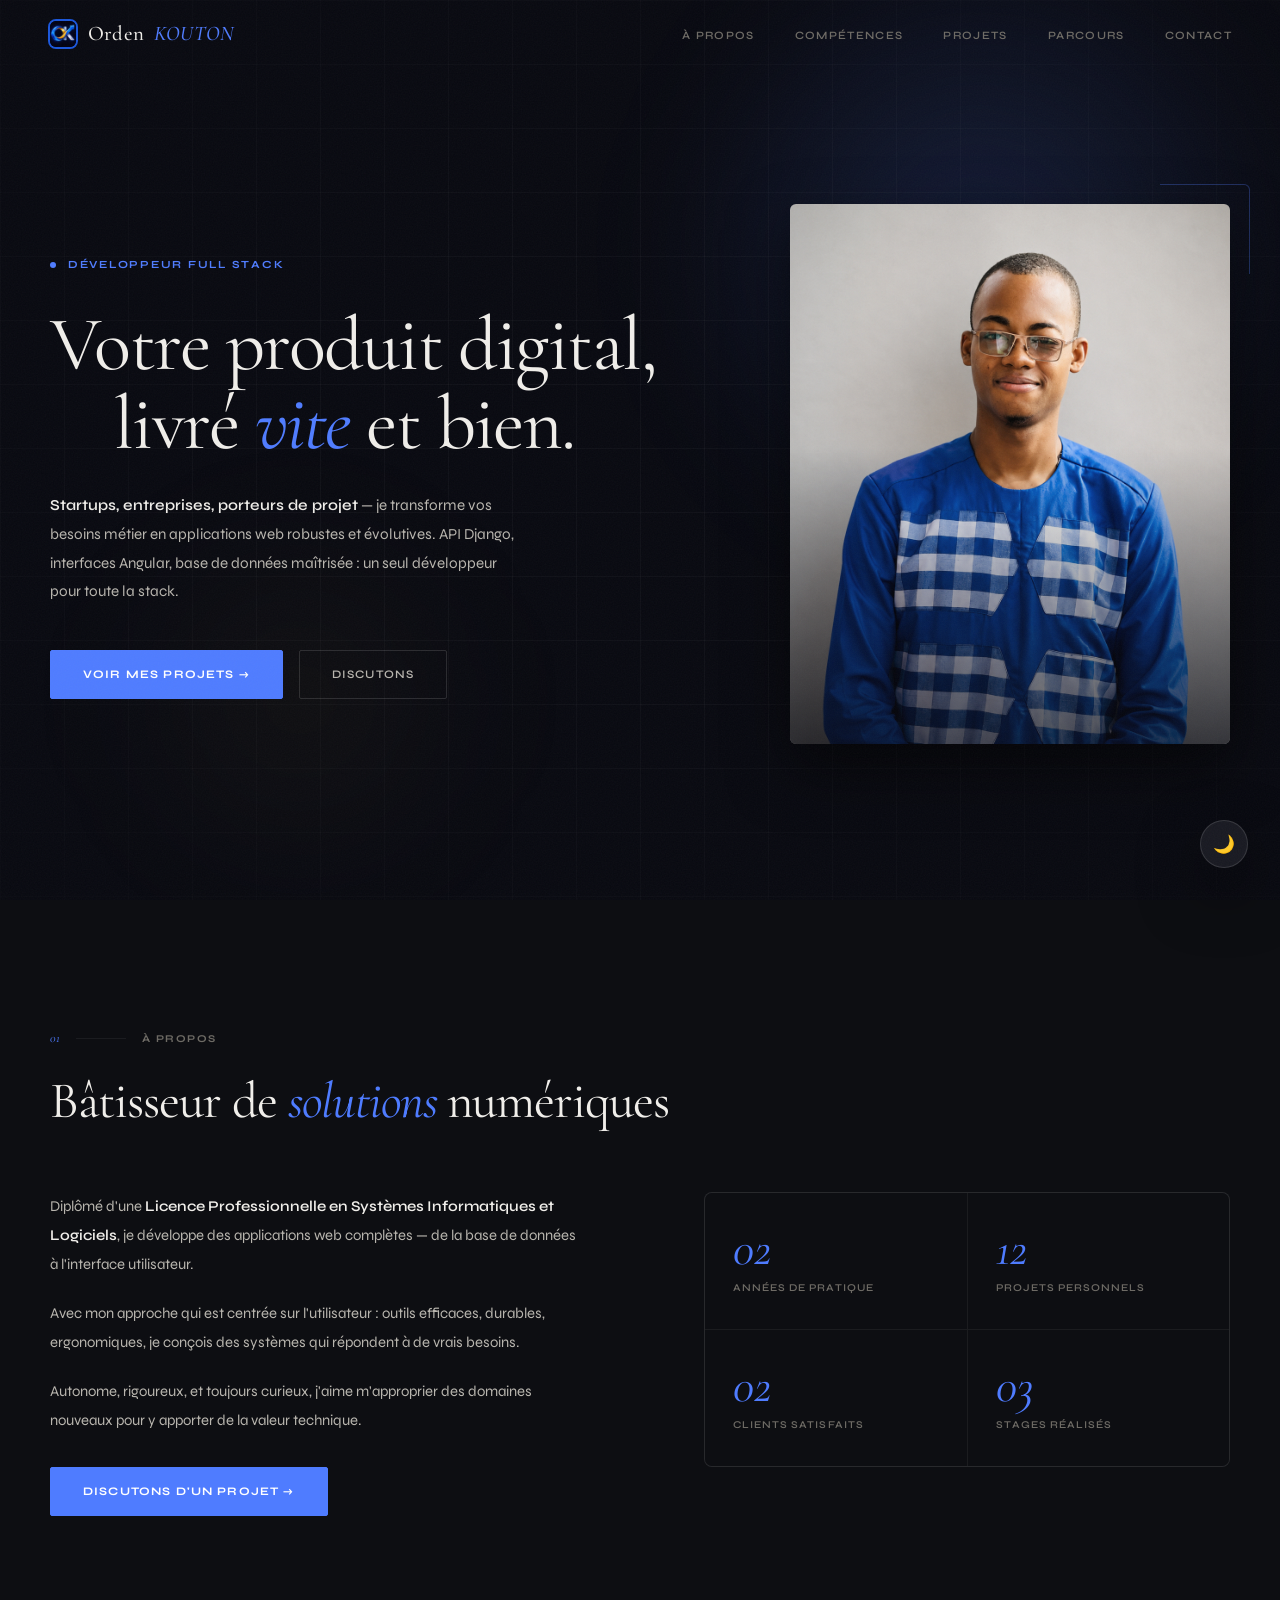
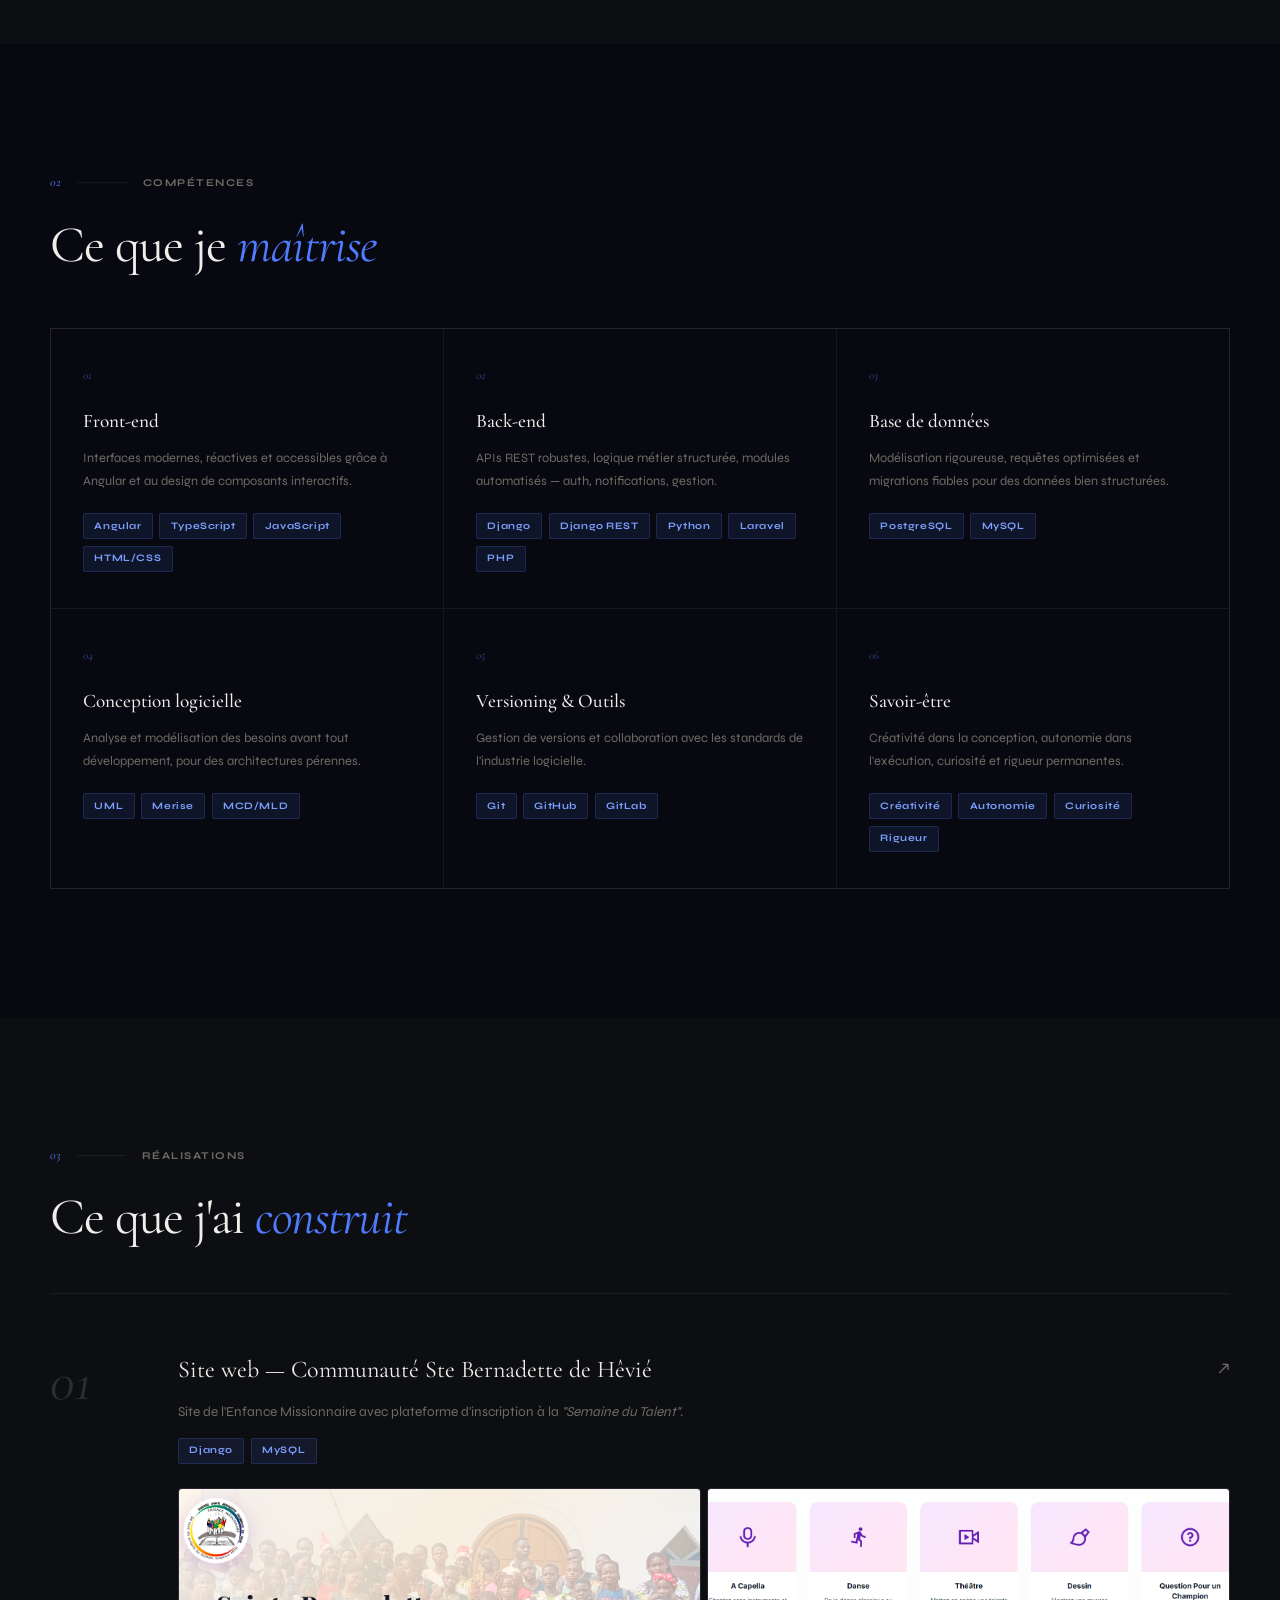
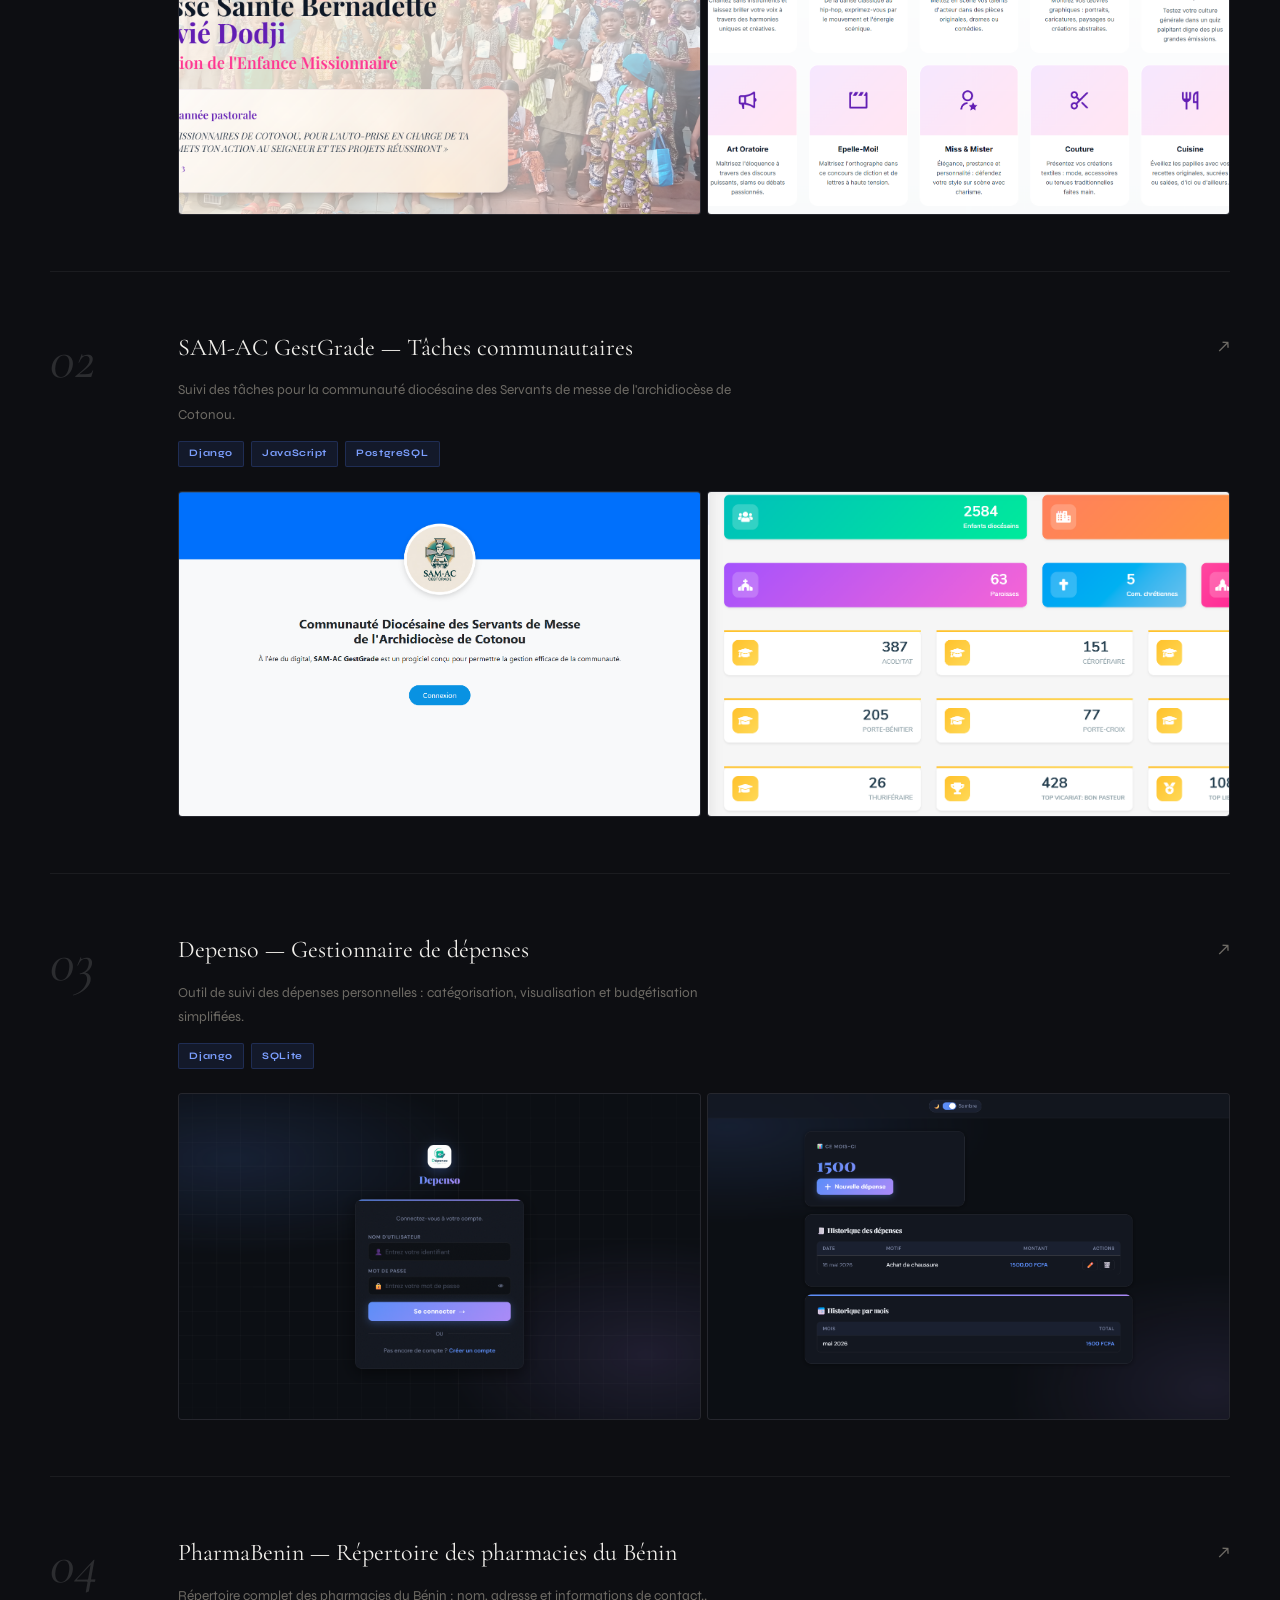
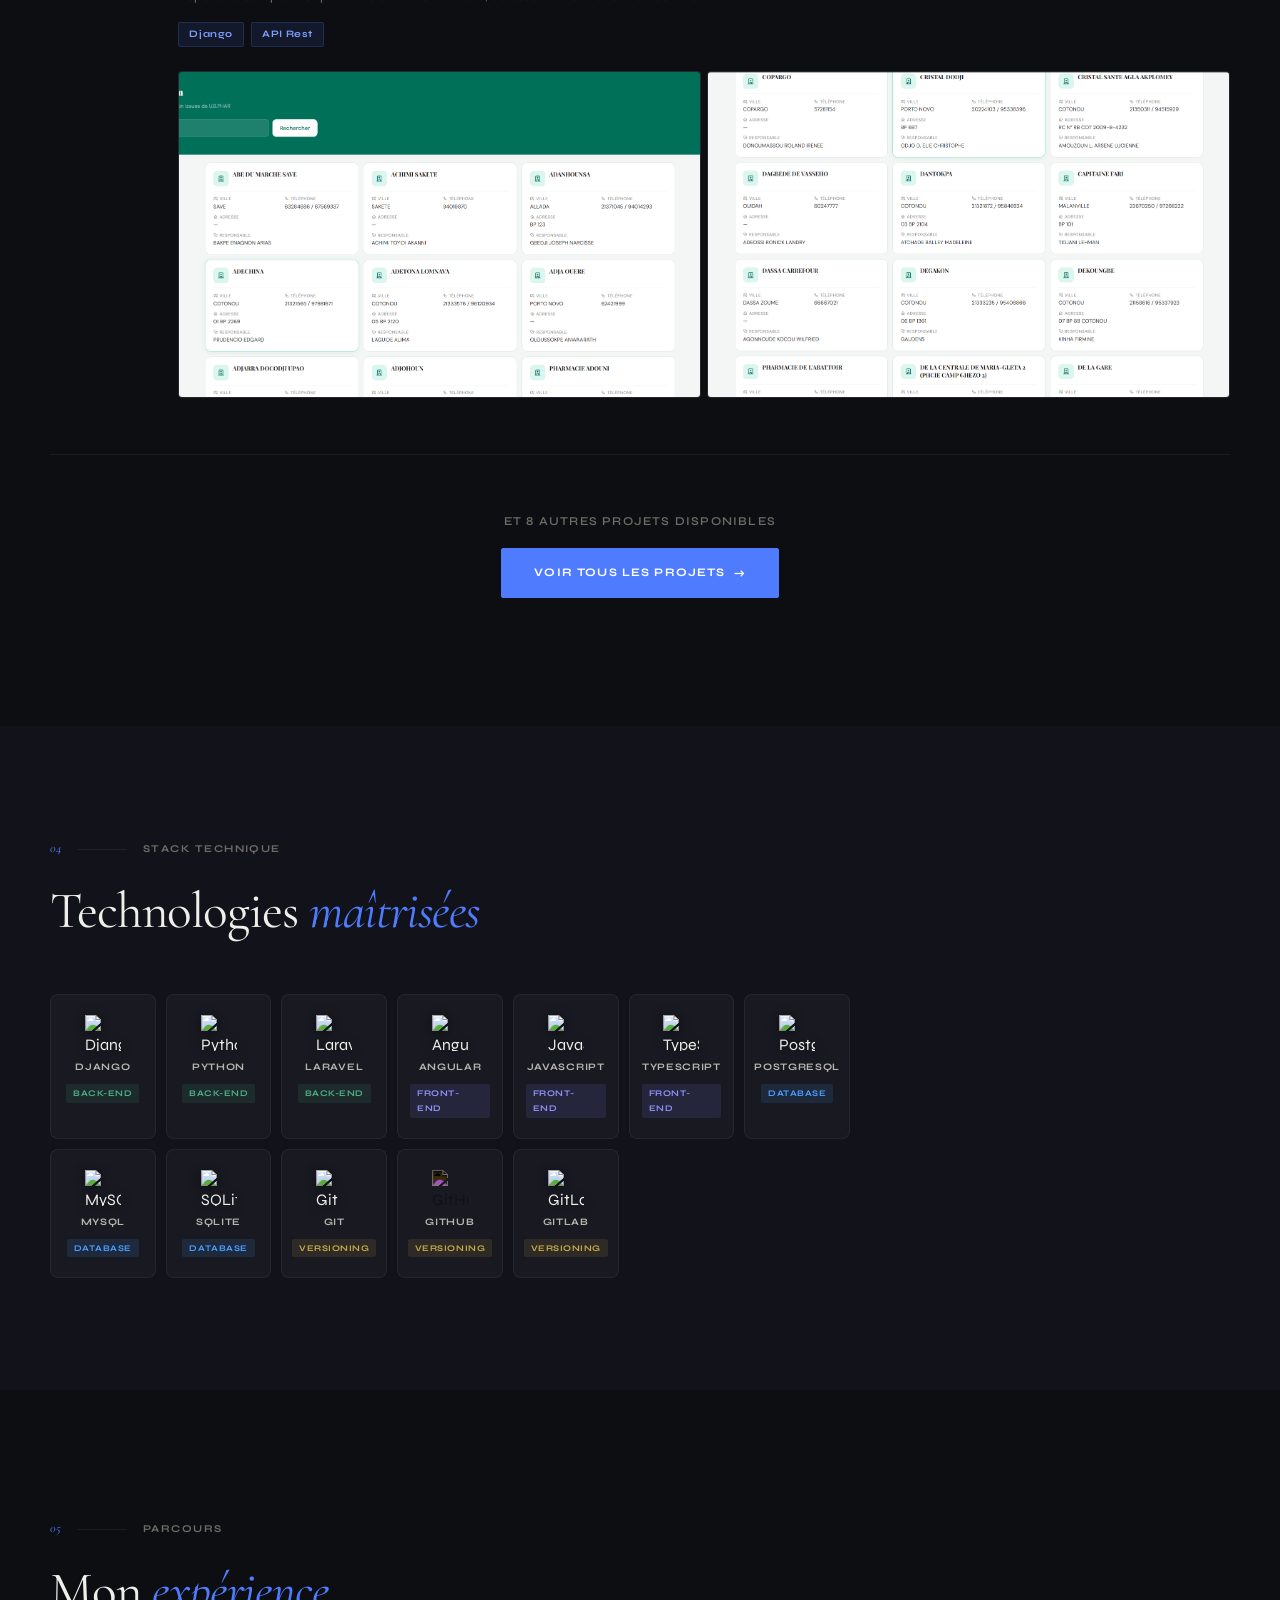
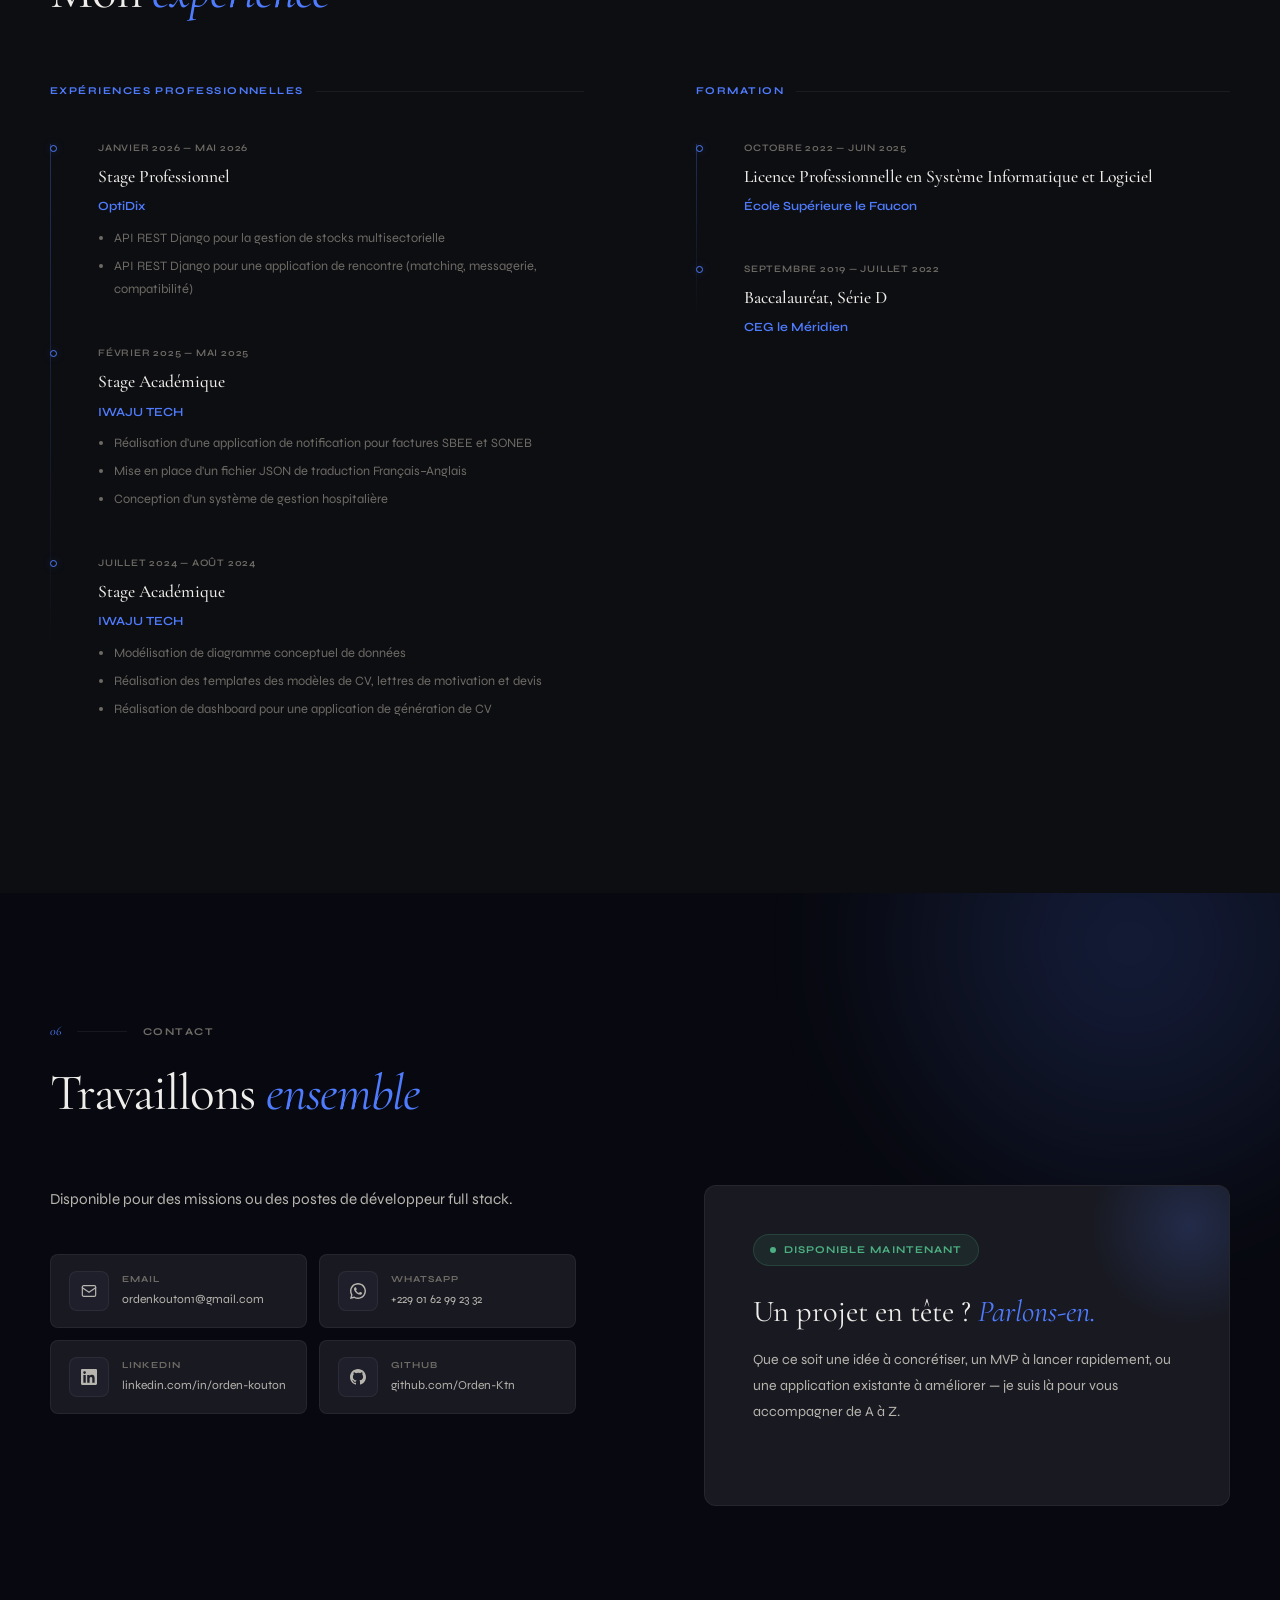
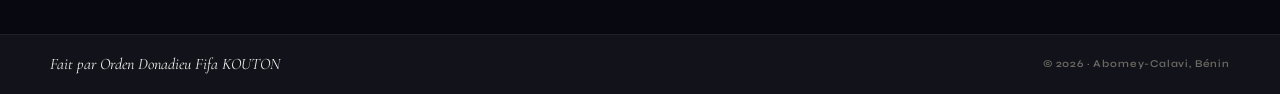
==== commit 1c2717e4: "update projet and logo" ====
--- a/index.html
+++ b/index.html
@@ -7,7 +7,7 @@
   <link rel="preconnect" href="https://fonts.googleapis.com">
   <link rel="icon" href="images/logo_orden.png" type="image/x-icon">
   <link rel="preconnect" href="https://fonts.gstatic.com" crossorigin>
-  <link rel="stylesheet" href="styles.css"/>
+  <link rel="stylesheet" href="index.css"/>
   <link href="https://fonts.googleapis.com/css2?family=Cormorant+Garamond:ital,wght@0,300;0,400;0,500;0,600;1,300;1,400;1,500&family=Syne:wght@400;500;600;700;800&display=swap" rel="stylesheet">
 </head>
 <body>
@@ -76,7 +76,7 @@
       </div>
       <div class="hero-photo-wrap fi-photo">
         <div class="hero-photo-frame">
-          <img src="images/ordenkouton.jpg" alt="Orden Donadieu Fifa Kouton">
+          <img src="images/ordenkouton.png" alt="Orden Donadieu Fifa Kouton">
           <div class="hero-photo-overlay"></div>
           
         </div>
@@ -326,7 +326,7 @@
               <div class="cli-body"><span class="cli-label">GitHub</span><span class="cli-val">github.com/Orden-Ktn</span></div>
             </a>
 
-            <a href="https://www.facebook.com/koutonorden" target="_blank" class="c-link rv d5">
+            <!-- <a href="https://www.facebook.com/koutonorden" target="_blank" class="c-link rv d5">
               <div class="cli-icon"><svg viewBox="0 0 24 24"><path d="M24 12.073C24 5.405 18.627 0 12 0S0 5.405 0 12.073C0 18.1 4.388 23.094 10.125 24v-8.437H7.078v-3.49h3.047V9.41c0-3.025 1.792-4.697 4.533-4.697 1.312 0 2.686.236 2.686.236v2.97h-1.513c-1.491 0-1.956.931-1.956 1.887v2.267h3.328l-.532 3.49h-2.796V24C19.612 23.094 24 18.1 24 12.073z"/></svg></div>
               <div class="cli-body"><span class="cli-label">Facebook</span><span class="cli-val">facebook.com/koutonorden</span></div>
             </a>
@@ -334,7 +334,7 @@
             <a href="https://x.com/KoutonOrden" target="_blank" class="c-link rv d6">
               <div class="cli-icon"><svg viewBox="0 0 24 24"><path d="M18.244 2.25h3.308l-7.227 8.26 8.502 11.24H16.17l-4.714-6.231-5.401 6.231H2.741l7.73-8.835L1.254 2.25H8.08l4.253 5.622 5.911-5.622zm-1.161 17.52h1.833L7.084 4.126H5.117z"/></svg></div>
               <div class="cli-body"><span class="cli-label">X / Twitter</span><span class="cli-val">x.com/KoutonOrden</span></div>
-            </a>
+            </a> -->
 
           </div>
         </div>
--- a/index.css
+++ b/index.css
@@ -0,0 +1,540 @@
+*,*::before,*::after{box-sizing:border-box;margin:0;padding:0}
+
+/* ══ THEME TOKENS ══ */
+:root{
+  --ease:cubic-bezier(.22,1,.36,1);
+  --ease2:cubic-bezier(.4,0,.2,1);
+  --max:1180px;
+  --serif:'Cormorant Garamond',Georgia,serif;
+  --sans:'Syne',system-ui,sans-serif;
+  --dur:.5s;
+}
+
+/* DARK */
+[data-theme="dark"]{
+  --bg:#080910;
+  --bg2:#0d0e12;
+  --bg3:#12131a;
+  --surface:#181921;
+  --surface2:#1e1f2a;
+  --border:rgba(255,255,255,.06);
+  --border-h:rgba(255,255,255,.13);
+  --text:#f0eeea;
+  --text2:#b8b5ae;
+  --text3:#6e6b65;
+  --accent:#4f7cff;
+  --accent2:#7c9fff;
+  --accent-glow:rgba(79,124,255,.18);
+  --gold:#c8a84a;
+  --gold-l:#e8c86a;
+  --gold-d:rgba(200,168,74,.18);
+  --tag-bg:rgba(79,124,255,.1);
+  --tag-border:rgba(79,124,255,.2);
+  --tag-color:#7c9fff;
+  --nav-bg:rgba(8,9,16,.85);
+  --shadow:0 24px 60px rgba(0,0,0,.6);
+  --noise:url("data:image/svg+xml,%3Csvg xmlns='http://www.w3.org/2000/svg' width='300' height='300'%3E%3Cfilter id='n'%3E%3CfeTurbulence type='fractalNoise' baseFrequency='.75' numOctaves='4' stitchTiles='stitch'/%3E%3C/filter%3E%3Crect width='300' height='300' filter='url(%23n)' opacity='.04'/%3E%3C/svg%3E");
+}
+
+/* LIGHT */
+[data-theme="light"]{
+  --bg:#f7f6f2;
+  --bg2:#f0ede6;
+  --bg3:#eae7df;
+  --surface:#ffffff;
+  --surface2:#f4f2ed;
+  --border:rgba(0,0,0,.07);
+  --border-h:rgba(0,0,0,.15);
+  --text:#100f0c;
+  --text2:#4a4742;
+  --text3:#9a9590;
+  --accent:#2a5ff0;
+  --accent2:#1a4fd0;
+  --accent-glow:rgba(42,95,240,.1);
+  --gold:#9a6a18;
+  --gold-l:#b88020;
+  --gold-d:rgba(154,106,24,.12);
+  --tag-bg:rgba(42,95,240,.07);
+  --tag-border:rgba(42,95,240,.18);
+  --tag-color:#2a5ff0;
+  --nav-bg:rgba(247,246,242,.9);
+  --shadow:0 24px 60px rgba(0,0,0,.1);
+  --noise:url("data:image/svg+xml,%3Csvg xmlns='http://www.w3.org/2000/svg' width='300' height='300'%3E%3Cfilter id='n'%3E%3CfeTurbulence type='fractalNoise' baseFrequency='.75' numOctaves='4' stitchTiles='stitch'/%3E%3C/filter%3E%3Crect width='300' height='300' filter='url(%23n)' opacity='.025'/%3E%3C/svg%3E");
+}
+
+html{scroll-behavior:smooth;scrollbar-width:thin;scrollbar-color:var(--border-h) var(--bg)}
+body{
+  font-family:var(--sans);
+  background:var(--bg);
+  color:var(--text);
+  font-size:16px;
+  line-height:1.7;
+  -webkit-font-smoothing:antialiased;
+  overflow-x:hidden;
+  transition:background var(--dur) var(--ease),color var(--dur) var(--ease);
+}
+body::before{content:'';position:fixed;inset:0;background:var(--noise);pointer-events:none;z-index:999;opacity:1}
+
+/* ══ THEME TOGGLE ══ */
+.theme-btn{
+  position:fixed;bottom:2rem;right:2rem;z-index:600;
+  width:48px;height:48px;border-radius:50%;
+  background:var(--surface);border:1px solid var(--border-h);
+  cursor:pointer;display:flex;align-items:center;justify-content:center;
+  box-shadow:var(--shadow);
+  transition:background var(--dur),border-color var(--dur),transform .2s var(--ease);
+  color:var(--text);font-size:1.1rem;
+}
+.theme-btn:hover{transform:scale(1.1) rotate(20deg);border-color:var(--accent)}
+.theme-btn .icon-sun{display:none}
+.theme-btn .icon-moon{display:block}
+[data-theme="light"] .theme-btn .icon-sun{display:block}
+[data-theme="light"] .theme-btn .icon-moon{display:none}
+
+/* ══ CURSOR ══ */
+.cursor{position:fixed;width:6px;height:6px;background:var(--accent);border-radius:50%;pointer-events:none;z-index:9999;transform:translate(-50%,-50%);transition:width .3s,height .3s,background .3s;mix-blend-mode:normal}
+.cursor-ring{position:fixed;width:32px;height:32px;border:1px solid rgba(79,124,255,.4);border-radius:50%;pointer-events:none;z-index:9998;transform:translate(-50%,-50%);transition:transform .22s var(--ease),width .3s,height .3s}
+
+/* ══ NAV ══ */
+nav{
+  position:fixed;top:0;left:0;right:0;z-index:500;
+  padding:0 3rem;height:68px;
+  display:flex;align-items:center;justify-content:space-between;
+  transition:background var(--dur),border-color var(--dur),backdrop-filter .4s;
+}
+nav.scrolled{background:var(--nav-bg);backdrop-filter:blur(20px);border-bottom:1px solid var(--border)}
+.nav-logo{
+  font-family:var(--serif);font-size:1.3rem;color:var(--text);
+  text-decoration:none;font-weight:500;letter-spacing:.01em;
+  transition:color var(--dur);
+}
+.nav-logo em{font-style:italic;color:var(--accent)}
+.nav-links{display:flex;gap:2.5rem;list-style:none}
+.nav-links a{
+  font-size:.7rem;font-weight:600;color:var(--text3);
+  text-decoration:none;letter-spacing:.12em;text-transform:uppercase;
+  transition:color .2s;position:relative;
+}
+.nav-links a::after{content:'';position:absolute;left:0;bottom:-3px;width:0;height:1px;background:var(--accent);transition:width .3s var(--ease)}
+.nav-links a:hover{color:var(--text)}
+.nav-links a:hover::after{width:100%}
+.nav-cta{
+  font-size:.7rem;font-weight:600;letter-spacing:.1em;text-transform:uppercase;
+  color:var(--accent);border:1px solid var(--tag-border);
+  padding:.5rem 1.2rem;border-radius:2px;text-decoration:none;
+  background:var(--tag-bg);
+  transition:background .2s,color .2s,border-color .2s;
+}
+.nav-cta:hover{background:var(--accent);color:#fff;border-color:var(--accent)}
+
+.nav-logo {display: flex;align-items: center;gap: 10px;text-decoration: none;}
+
+.nav-avatar {width: 36px;height: 36px;border-radius: 50%;object-fit: cover;border: 2px solid rgba(255, 255, 255, 0.15);flex-shrink: 0;}
+
+/* Carré arrondi (style avatar app) */
+.nav-avatar { border-radius: 8px; }
+
+/* Avec une légère bordure colorée */
+.nav-avatar { border: 2px solid #1a56db; }
+
+/* Légèrement plus grande */
+.nav-avatar { width: 30px; height: 30px; }
+
+/* Hamburger */
+.hamburger{display:none;flex-direction:column;justify-content:center;gap:5px;width:36px;height:36px;background:none;border:none;cursor:pointer;padding:4px;z-index:600}
+.hamburger span{display:block;height:1.5px;background:var(--text);border-radius:2px;transition:transform .3s var(--ease),opacity .3s,width .3s}
+.hamburger span:nth-child(2){width:65%}
+.hamburger.open span:nth-child(1){transform:translateY(6.5px) rotate(45deg)}
+.hamburger.open span:nth-child(2){opacity:0;width:0}
+.hamburger.open span:nth-child(3){transform:translateY(-6.5px) rotate(-45deg)}
+.mobile-nav{display:none;position:fixed;inset:0;background:var(--bg);z-index:450;flex-direction:column;align-items:center;justify-content:center;gap:2rem;opacity:0;transform:translateY(-16px);transition:opacity .4s var(--ease),transform .4s var(--ease);pointer-events:none}
+.mobile-nav.open{opacity:1;transform:translateY(0);pointer-events:all}
+.mobile-nav a{font-family:var(--serif);font-size:2.4rem;color:var(--text);text-decoration:none;font-style:italic;transition:color .2s}
+.mobile-nav a:hover{color:var(--accent)}
+
+/* ══ HERO ══ */
+#hero{
+  min-height:100vh;display:flex;align-items:center;
+  position:relative;overflow:hidden;
+  padding:8rem 3rem 5rem;
+}
+.hero-ambient{
+  position:absolute;inset:0;z-index:0;pointer-events:none;
+}
+.blob1{
+  position:absolute;width:700px;height:700px;border-radius:50%;
+  background:radial-gradient(circle,var(--accent-glow) 0%,transparent 65%);
+  top:-100px;right:-50px;filter:blur(60px);
+  animation:blobFloat 12s ease-in-out infinite alternate;
+}
+.blob2{
+  position:absolute;width:400px;height:400px;border-radius:50%;
+  background:radial-gradient(circle,rgba(200,168,74,.07) 0%,transparent 65%);
+  bottom:0;left:100px;filter:blur(80px);
+  animation:blobFloat 16s ease-in-out infinite alternate-reverse;
+}
+@keyframes blobFloat{from{transform:translate(0,0) scale(1)}to{transform:translate(30px,20px) scale(1.05)}}
+.hero-grid-lines{
+  position:absolute;inset:0;
+  background-image:linear-gradient(var(--border) 1px,transparent 1px),linear-gradient(90deg,var(--border) 1px,transparent 1px);
+  background-size:64px 64px;
+  mask-image:radial-gradient(ellipse 90% 90% at 50% 50%,black 30%,transparent 100%);
+  opacity:.5;
+}
+.hero-inner{max-width:var(--max);margin:0 auto;width:100%;position:relative;z-index:1;display:grid;grid-template-columns:1fr 440px;gap:7rem;align-items:center}
+.hero-label{
+  display:inline-flex;align-items:center;gap:.75rem;
+  font-size:.68rem;font-weight:700;letter-spacing:.16em;text-transform:uppercase;
+  color:var(--accent);margin-bottom:2rem;
+}
+.hero-label-dot{width:6px;height:6px;border-radius:50%;background:var(--accent);animation:pulse 2s infinite}
+@keyframes pulse{0%,100%{opacity:1;transform:scale(1)}50%{opacity:.5;transform:scale(.7)}}
+h1.hero-h1{
+  font-family:var(--serif);font-size:clamp(3rem,6vw,5.2rem);line-height:1.02;
+  letter-spacing:-.02em;color:var(--text);margin-bottom:1.75rem;font-weight:400;
+}
+h1.hero-h1 em{font-style:italic;color:var(--accent)}
+h1.hero-h1 .shift{display:block;padding-left:4rem}
+.hero-lead{
+  font-size:.95rem;color:var(--text2);line-height:1.9;
+  max-width:480px;margin-bottom:2.75rem;font-weight:400;
+}
+.hero-lead strong{color:var(--text);font-weight:600}
+.hero-cta{display:flex;gap:1rem;flex-wrap:wrap;align-items:center}
+.btn-fill{
+  display:inline-flex;align-items:center;gap:.5rem;
+  padding:.85rem 2rem;background:var(--accent);color:#fff;
+  font-family:var(--sans);font-size:.72rem;font-weight:700;letter-spacing:.1em;text-transform:uppercase;text-decoration:none;
+  border-radius:2px;border:1px solid var(--accent);
+  transition:background .2s,transform .15s,box-shadow .2s;
+}
+.btn-fill:hover{background:var(--accent2);transform:translateY(-2px);box-shadow:0 8px 30px var(--accent-glow)}
+.btn-outline{
+  display:inline-flex;align-items:center;gap:.5rem;
+  padding:.85rem 2rem;background:transparent;
+  color:var(--text2);font-family:var(--sans);font-size:.72rem;font-weight:600;letter-spacing:.1em;text-transform:uppercase;text-decoration:none;
+  border:1px solid var(--border-h);border-radius:2px;
+  transition:border-color .2s,color .2s;
+}
+.btn-outline:hover{border-color:var(--accent);color:var(--accent)}
+
+/* Photo */
+.hero-photo-wrap{position:relative}
+.hero-photo-frame{
+  position:relative;border-radius:6px;overflow:hidden;
+  box-shadow:var(--shadow);
+}
+.hero-photo-frame img{
+  width:100%;height:540px;object-fit:cover;object-position:top;display:block;
+  filter:saturate(0.9);
+  transition:filter .5s,transform .5s var(--ease);
+}
+.hero-photo-frame:hover img{filter:saturate(1.05);transform:scale(1.02)}
+.hero-photo-overlay{
+  position:absolute;inset:0;
+  background:linear-gradient(to top,rgba(8,9,16,.7) 0%,transparent 55%);
+  transition:background var(--dur);
+}
+[data-theme="light"] .hero-photo-overlay{background:linear-gradient(to top,rgba(247,246,242,.6) 0%,transparent 55%)}
+.hero-badge{
+  position:absolute;bottom:1.5rem;left:1.5rem;right:1.5rem;
+  background:rgba(8,9,16,.75);backdrop-filter:blur(16px);
+  border:1px solid var(--border-h);border-radius:8px;
+  padding:1rem 1.25rem;
+  transition:background var(--dur);
+}
+[data-theme="light"] .hero-badge{background:rgba(255,255,255,.82)}
+.hero-badge-name{font-family:var(--serif);font-size:1.05rem;color:var(--text);font-weight:500}
+.hero-badge-role{font-size:.62rem;color:var(--accent);letter-spacing:.1em;text-transform:uppercase;font-weight:700;margin-top:.2rem}
+.hero-deco{
+  position:absolute;top:-20px;right:-20px;
+  width:90px;height:90px;
+  border-top:1px solid rgba(79,124,255,.3);
+  border-right:1px solid rgba(79,124,255,.3);
+  border-radius:0 6px 0 0;
+}
+.stats-bar{
+  display:flex;gap:2.5rem;margin-top:3.5rem;
+  padding-top:2.5rem;border-top:1px solid var(--border);
+}
+.sbar-item{display:flex;flex-direction:column;gap:.3rem}
+.sbar-n{font-family:var(--serif);font-size:2.2rem;color:var(--text);line-height:1;font-style:italic}
+.sbar-n em{color:var(--accent);font-style:inherit}
+.sbar-l{font-size:.62rem;color:var(--text3);letter-spacing:.1em;text-transform:uppercase;font-weight:600}
+
+/* ══ SECTION BASE ══ */
+section{padding:8rem 3rem;transition:background var(--dur)}
+.wrap{max-width:var(--max);margin:0 auto}
+.eyebrow{display:flex;align-items:center;gap:1rem;margin-bottom:1.5rem}
+.eyebrow-num{font-family:var(--serif);font-size:.8rem;color:var(--accent);font-style:italic}
+.eyebrow-line{flex:1;height:1px;background:var(--border);max-width:50px}
+.eyebrow-label{font-size:.65rem;font-weight:700;letter-spacing:.14em;text-transform:uppercase;color:var(--text3)}
+.s-title{
+  font-family:var(--serif);font-size:clamp(2rem,4vw,3.4rem);
+  line-height:1.06;letter-spacing:-.02em;color:var(--text);margin-bottom:1rem;font-weight:400;
+}
+.s-title em{font-style:italic;color:var(--accent)}
+
+/* ══ ABOUT ══ */
+#about{background:var(--bg2)}
+.about-grid{display:grid;grid-template-columns:1fr 1fr;gap:8rem;align-items:start;margin-top:4rem}
+.about-text p{color:var(--text2);font-weight:400;margin-bottom:1.25rem;line-height:1.95;font-size:.93rem}
+.about-text p strong{color:var(--text);font-weight:600}
+.about-quote{
+  margin-top:2.5rem;padding:1.5rem 1.75rem;
+  border-left:2px solid var(--accent);
+  background:var(--accent-glow);border-radius:0 4px 4px 0;
+}
+.about-quote p{font-family:var(--serif);font-size:1.1rem;color:var(--text);font-style:italic;line-height:1.65}
+.stats-mosaic{display:grid;grid-template-columns:1fr 1fr;gap:1px;background:var(--border);border:1px solid var(--border);border-radius:8px;overflow:hidden}
+.sm-box{
+  background:var(--bg2);padding:2rem 1.75rem;
+  transition:background .25s;
+}
+.sm-box:hover{background:var(--surface)}
+.sm-n{font-family:var(--serif);font-size:3rem;color:var(--text);font-style:italic;line-height:1;margin-bottom:.4rem}
+.sm-n em{color:var(--accent);font-style:inherit}
+.sm-l{font-size:.65rem;color:var(--text3);letter-spacing:.1em;text-transform:uppercase;font-weight:600}
+
+/* ══ SKILLS ══ */
+#skills{background:var(--bg)}
+.skills-grid{
+  display:grid;grid-template-columns:repeat(3,1fr);
+  gap:1px;background:var(--border);
+  border:1px solid var(--border);margin-top:3.5rem;
+}
+.sk-card{
+  background:var(--bg);padding:2.25rem 2rem;
+  position:relative;overflow:hidden;
+  transition:background .25s;
+}
+.sk-card::before{
+  content:'';position:absolute;top:0;left:0;right:0;height:2px;
+  background:linear-gradient(90deg,transparent,var(--accent),transparent);
+  transform:scaleX(0);transition:transform .4s var(--ease);
+}
+.sk-card:hover{background:var(--bg3)}
+.sk-card:hover::before{transform:scaleX(1)}
+.sk-num{font-family:var(--serif);font-size:.75rem;color:var(--accent);opacity:.5;font-style:italic;margin-bottom:1.25rem;display:block}
+.sk-name{font-family:var(--serif);font-size:1.2rem;color:var(--text);margin-bottom:.6rem;font-weight:500}
+.sk-desc{font-size:.8rem;color:var(--text3);line-height:1.8;font-weight:400;margin-bottom:1.25rem}
+.sk-tags{display:flex;flex-wrap:wrap;gap:.4rem}
+.sk-tag{font-size:.62rem;letter-spacing:.06em;padding:.22rem .65rem;background:var(--tag-bg);border:1px solid var(--tag-border);border-radius:2px;color:var(--tag-color);font-weight:700}
+
+/* ══ PROJECTS ══ */
+#projects{background:var(--bg2)}
+.proj-list{display:flex;flex-direction:column}
+.proj-item{
+  display:grid;grid-template-columns:80px 1fr;
+  gap:3rem;padding:3.5rem 0;
+  border-top:1px solid var(--border);
+  transition:border-color .2s;
+  position:relative;
+}
+.proj-item:last-child{border-bottom:1px solid var(--border)}
+.proj-item:hover{border-top-color:rgba(79,124,255,.3)}
+.proj-n{
+  font-family:var(--serif);font-size:3.5rem;color:var(--border-h);
+  font-style:italic;line-height:1;padding-top:.2rem;
+  transition:color .3s;
+}
+.proj-item:hover .proj-n{color:rgba(79,124,255,.25)}
+.proj-head{display:flex;align-items:flex-start;justify-content:space-between;gap:1rem;margin-bottom:.6rem}
+.proj-title{font-family:var(--serif);font-size:1.5rem;color:var(--text);font-weight:400;transition:color .2s}
+.proj-item:hover .proj-title{color:var(--accent2)}
+.proj-arrow{font-size:1.1rem;color:var(--text3);transition:transform .25s var(--ease),color .2s;flex-shrink:0;margin-top:.35rem}
+.proj-item:hover .proj-arrow{transform:translate(4px,-4px);color:var(--accent)}
+.proj-desc{font-size:.85rem;color:var(--text3);font-weight:400;margin-bottom:.85rem;max-width:580px;line-height:1.8}
+.proj-tags-row{display:flex;flex-wrap:wrap;gap:.4rem;margin-bottom:1.5rem}
+.p-tag{font-size:.62rem;letter-spacing:.06em;padding:.22rem .65rem;background:var(--tag-bg);border:1px solid var(--tag-border);border-radius:2px;color:var(--tag-color);font-weight:700}
+.proj-imgs{display:grid;gap:6px}
+.proj-imgs.c4{grid-template-columns:repeat(4,1fr)}
+.proj-imgs.c2{grid-template-columns:1fr 1fr}
+.p-img{
+  border-radius:4px;overflow:hidden;
+  border:1px solid var(--border);background:var(--surface);
+  aspect-ratio:16/10;cursor:zoom-in;
+}
+.p-img img{width:100%;height:100%;object-fit:cover;display:block;transition:transform .5s var(--ease),filter .3s}
+.p-img:hover img{transform:scale(1.06);filter:brightness(1.08)}
+
+.project-link{
+    text-decoration: none;
+    color: inherit;
+    display: block;
+}
+
+
+.project-link:hover{
+    transform: translateY(-4px);
+    transition: 0.3s ease;
+}
+/* ══ TECH STACK ══ */
+.ts-section{background:var(--bg3);overflow: hidden;padding:7rem 3rem;transition:background var(--dur)}
+.ts-wrap{overflow: hidden;max-width:var(--max);margin:0 auto}
+.ts-grid{
+  display:grid;grid-template-columns:repeat(auto-fill,minmax(96px,1fr));
+  gap:10px;margin-top:3.5rem;max-width:800px;
+}
+.ts-card{
+  background:var(--surface);border:1px solid var(--border);
+  border-radius:8px;padding:1.25rem .75rem;
+  display:flex;flex-direction:column;align-items:center;gap:8px;
+  transition:border-color .2s,transform .2s var(--ease),background .2s,box-shadow .2s;
+  cursor:default;
+}
+.ts-card:hover{
+  border-color:rgba(79,124,255,.35);
+  transform:translateY(-5px);
+  background:var(--surface2);
+  box-shadow:0 12px 40px var(--accent-glow);
+}
+.ts-icon{width:36px;height:36px;object-fit:contain;filter:drop-shadow(0 2px 6px rgba(0,0,0,.4));transition:filter .2s}
+[data-theme="light"] .ts-icon{filter:drop-shadow(0 2px 6px rgba(0,0,0,.15))}
+.ts-name{font-size:.62rem;letter-spacing:.07em;text-transform:uppercase;color:var(--text2);font-weight:700;text-align:center}
+.ts-cat{font-size:.54rem;letter-spacing:.06em;text-transform:uppercase;font-weight:700;padding:2px 7px;border-radius:2px}
+.c-be{background:rgba(76,175,130,.12);color:#4caf82}
+.c-fe{background:rgba(128,128,240,.12);color:#9090f8}
+.c-db{background:rgba(74,158,255,.12);color:#4a9eff}
+.c-vcs{background:rgba(200,168,74,.12);color:var(--gold)}
+
+/* ══ EXPERIENCE ══ */
+#experience{background:var(--bg2)}
+.exp-grid{display:grid;grid-template-columns:1fr 1fr;gap:7rem;margin-top:4rem}
+.exp-col-title{
+  font-size:.65rem;font-weight:700;letter-spacing:.14em;text-transform:uppercase;
+  color:var(--accent);margin-bottom:2.5rem;
+  display:flex;align-items:center;gap:.75rem;
+}
+.exp-col-title::after{content:'';flex:1;height:1px;background:var(--border)}
+.timeline{position:relative;padding-left:1.5rem}
+.timeline::before{
+  content:'';position:absolute;left:0;top:4px;bottom:0;
+  width:1px;background:linear-gradient(var(--accent) 0%,transparent 90%);opacity:.3;
+}
+.tl-item{position:relative;margin-bottom:2.75rem;padding-left:1.5rem}
+.tl-item::before{
+  content:'';position:absolute;left:-1.5rem;top:5px;
+  width:7px;height:7px;border-radius:50%;
+  background:var(--bg2);border:1.5px solid var(--accent);
+  box-shadow:0 0 10px var(--accent-glow);
+}
+.tl-date{font-size:.62rem;letter-spacing:.08em;text-transform:uppercase;color:var(--text3);font-weight:600;margin-bottom:.35rem}
+.tl-role{font-family:var(--serif);font-size:1.1rem;color:var(--text);margin-bottom:.2rem;font-weight:500}
+.tl-co{font-size:.78rem;color:var(--accent);font-weight:600;margin-bottom:.65rem}
+.tl-desc{font-size:.8rem;color:var(--text3);font-weight:400;line-height:1.8}
+.tl-desc ul{padding-left:1rem}
+.tl-desc li{margin-bottom:.3rem}
+
+/* ══ CONTACT ══ */
+#contact{background:var(--bg);position:relative;overflow:hidden}
+#contact::before{
+  content:'';position:absolute;top:-300px;right:-200px;
+  width:700px;height:700px;border-radius:50%;
+  background:radial-gradient(circle,var(--accent-glow) 0%,transparent 65%);
+  pointer-events:none;filter:blur(40px);
+}
+.contact-grid{display:grid;grid-template-columns:1fr 1fr;gap:8rem;align-items:start;margin-top:4rem}
+.contact-lead{font-size:.95rem;color:var(--text2);font-weight:400;line-height:1.9;margin-bottom:2.5rem}
+.contact-lead strong{color:var(--text);font-weight:600}
+.c-links{display:grid;grid-template-columns:1fr 1fr;gap:.75rem}
+.c-link{
+  display:flex;align-items:center;gap:.85rem;
+  padding:1rem 1.1rem;border:1px solid var(--border);border-radius:8px;
+  text-decoration:none;color:var(--text2);background:var(--surface);
+  transition:border-color .2s,background .2s,color .2s,transform .2s var(--ease);
+}
+.c-link:hover{border-color:rgba(79,124,255,.35);background:var(--accent-glow);color:var(--text);transform:translateY(-2px)}
+.cli-icon{
+  width:40px;height:40px;border-radius:8px;
+  background:var(--surface2);border:1px solid var(--border);
+  display:flex;align-items:center;justify-content:center;flex-shrink:0;
+  transition:background .2s,border-color .2s;
+}
+.c-link:hover .cli-icon{background:var(--tag-bg);border-color:var(--tag-border)}
+.cli-icon svg{width:16px;height:16px;fill:currentColor;color:var(--text2)}
+.cli-body{display:flex;flex-direction:column;gap:.1rem;min-width:0}
+.cli-label{font-size:.58rem;letter-spacing:.1em;text-transform:uppercase;color:var(--text3);font-weight:700}
+.cli-val{font-size:.75rem;white-space:nowrap;overflow:hidden;text-overflow:ellipsis}
+/* CTA card */
+.contact-cta-card{
+  background:var(--surface);border:1px solid var(--border);
+  border-radius:12px;padding:3rem;
+  position:sticky;top:100px;
+  overflow:hidden;
+}
+.contact-cta-card::before{
+  content:'';position:absolute;top:-60px;right:-60px;
+  width:200px;height:200px;border-radius:50%;
+  background:radial-gradient(circle,var(--accent-glow) 0%,transparent 70%);
+}
+.avail-badge{
+  display:inline-flex;align-items:center;gap:.5rem;
+  font-size:.65rem;font-weight:700;letter-spacing:.1em;text-transform:uppercase;
+  color:#4caf82;background:rgba(76,175,130,.1);border:1px solid rgba(76,175,130,.2);
+  padding:.4rem 1rem;border-radius:20px;margin-bottom:1.75rem;
+}
+.avail-badge::before{content:'';width:6px;height:6px;border-radius:50%;background:#4caf82;animation:pulse 2s infinite}
+.cta-title{font-family:var(--serif);font-size:1.9rem;color:var(--text);margin-bottom:1rem;line-height:1.2;font-weight:400}
+.cta-title em{font-style:italic;color:var(--accent)}
+.cta-body{font-size:.88rem;color:var(--text2);font-weight:400;margin-bottom:2rem;line-height:1.85}
+
+/* ══ FOOTER ══ */
+footer{
+  background:var(--bg3);border-top:1px solid var(--border);
+  padding:1rem 2rem;transition:background var(--dur);
+}
+.foot-inner{
+  max-width:var(--max);margin:0 auto;
+  display:flex;align-items:center;justify-content:space-between;
+}
+.foot-name{font-family:var(--serif);font-size:1rem;color:var(--text);font-style:italic;font-weight:400}
+.foot-copy{font-size:.65rem;letter-spacing:.08em;color:var(--text3);font-weight:600}
+
+/* ══ LIGHTBOX ══ */
+.lightbox{position:fixed;inset:0;background:rgba(0,0,0,.94);z-index:900;display:flex;align-items:center;justify-content:center;opacity:0;pointer-events:none;transition:opacity .35s}
+.lightbox.active{opacity:1;pointer-events:all}
+.lightbox img{max-width:92vw;max-height:88vh;border-radius:6px;object-fit:contain}
+.lb-close{position:absolute;top:1.5rem;right:1.5rem;width:42px;height:42px;background:rgba(255,255,255,.08);border:1px solid rgba(255,255,255,.15);border-radius:50%;display:flex;align-items:center;justify-content:center;font-size:1.3rem;color:#fff;cursor:pointer;transition:background .2s}
+.lb-close:hover{background:rgba(255,255,255,.18)}
+
+/* ══ SCROLL REVEAL ══ */
+.rv{opacity:0;transform:translateY(28px);transition:opacity .8s var(--ease),transform .8s var(--ease)}
+.rv.in{opacity:1;transform:translateY(0)}
+.rv-l{opacity:0;transform:translateX(-28px);transition:opacity .8s var(--ease),transform .8s var(--ease)}
+.rv-l.in{opacity:1;transform:translateX(0)}
+.rv-r{opacity:0;transform:translateX(28px);transition:opacity .8s var(--ease),transform .8s var(--ease)}
+.rv-r.in{opacity:1;transform:translateX(0)}
+.d1{transition-delay:.06s}.d2{transition-delay:.13s}.d3{transition-delay:.2s}
+.d4{transition-delay:.27s}.d5{transition-delay:.34s}.d6{transition-delay:.41s}
+
+/* ══ RESPONSIVE ══ */
+@media(max-width:960px){
+  .hamburger{display:flex}
+  .mobile-nav{display:flex}
+  .nav-links,.nav-cta{display:none}
+  .hero-inner{grid-template-columns:1fr;gap:3.5rem}
+  .hero-photo-frame img{height:360px}
+  .about-grid,.exp-grid,.contact-grid{grid-template-columns:1fr;gap:3rem}
+  .skills-grid{grid-template-columns:1fr}
+  .stats-bar{flex-wrap:wrap;gap:1.5rem}
+  .proj-item{grid-template-columns:52px 1fr;gap:1.5rem}
+  .c-links{grid-template-columns:1fr}
+  .foot-inner{flex-direction:column;gap:.5rem;text-align:center}
+  .hero-h1 .shift{padding-left:1.5rem}
+}
+@media(max-width:600px){
+  #hero,section,#contact,.ts-section{padding-left:1.5rem;padding-right:1.5rem}
+  nav{padding:0 1.5rem}
+  .proj-imgs.c4{grid-template-columns:1fr 1fr}
+  footer{padding:1.5rem}
+  .ts-section { padding-left:1.25rem; padding-right:1.25rem; }
+  .ts-wrap { max-width:100%; }
+  .ts-grid { grid-template-columns:repeat(3,1fr); gap:8px; }
+  .ts-card { padding:1rem .5rem; }
+  .s-title { font-size:1.6rem; word-break:break-word; }
+  .eyebrow { flex-wrap:wrap; }
+}
+
+/* ══ PROJ ALL CTA ══ */
+.proj-all-label{font-size:.75rem;letter-spacing:.1em;text-transform:uppercase;color:var(--text3);font-weight:600;margin-bottom:1rem}
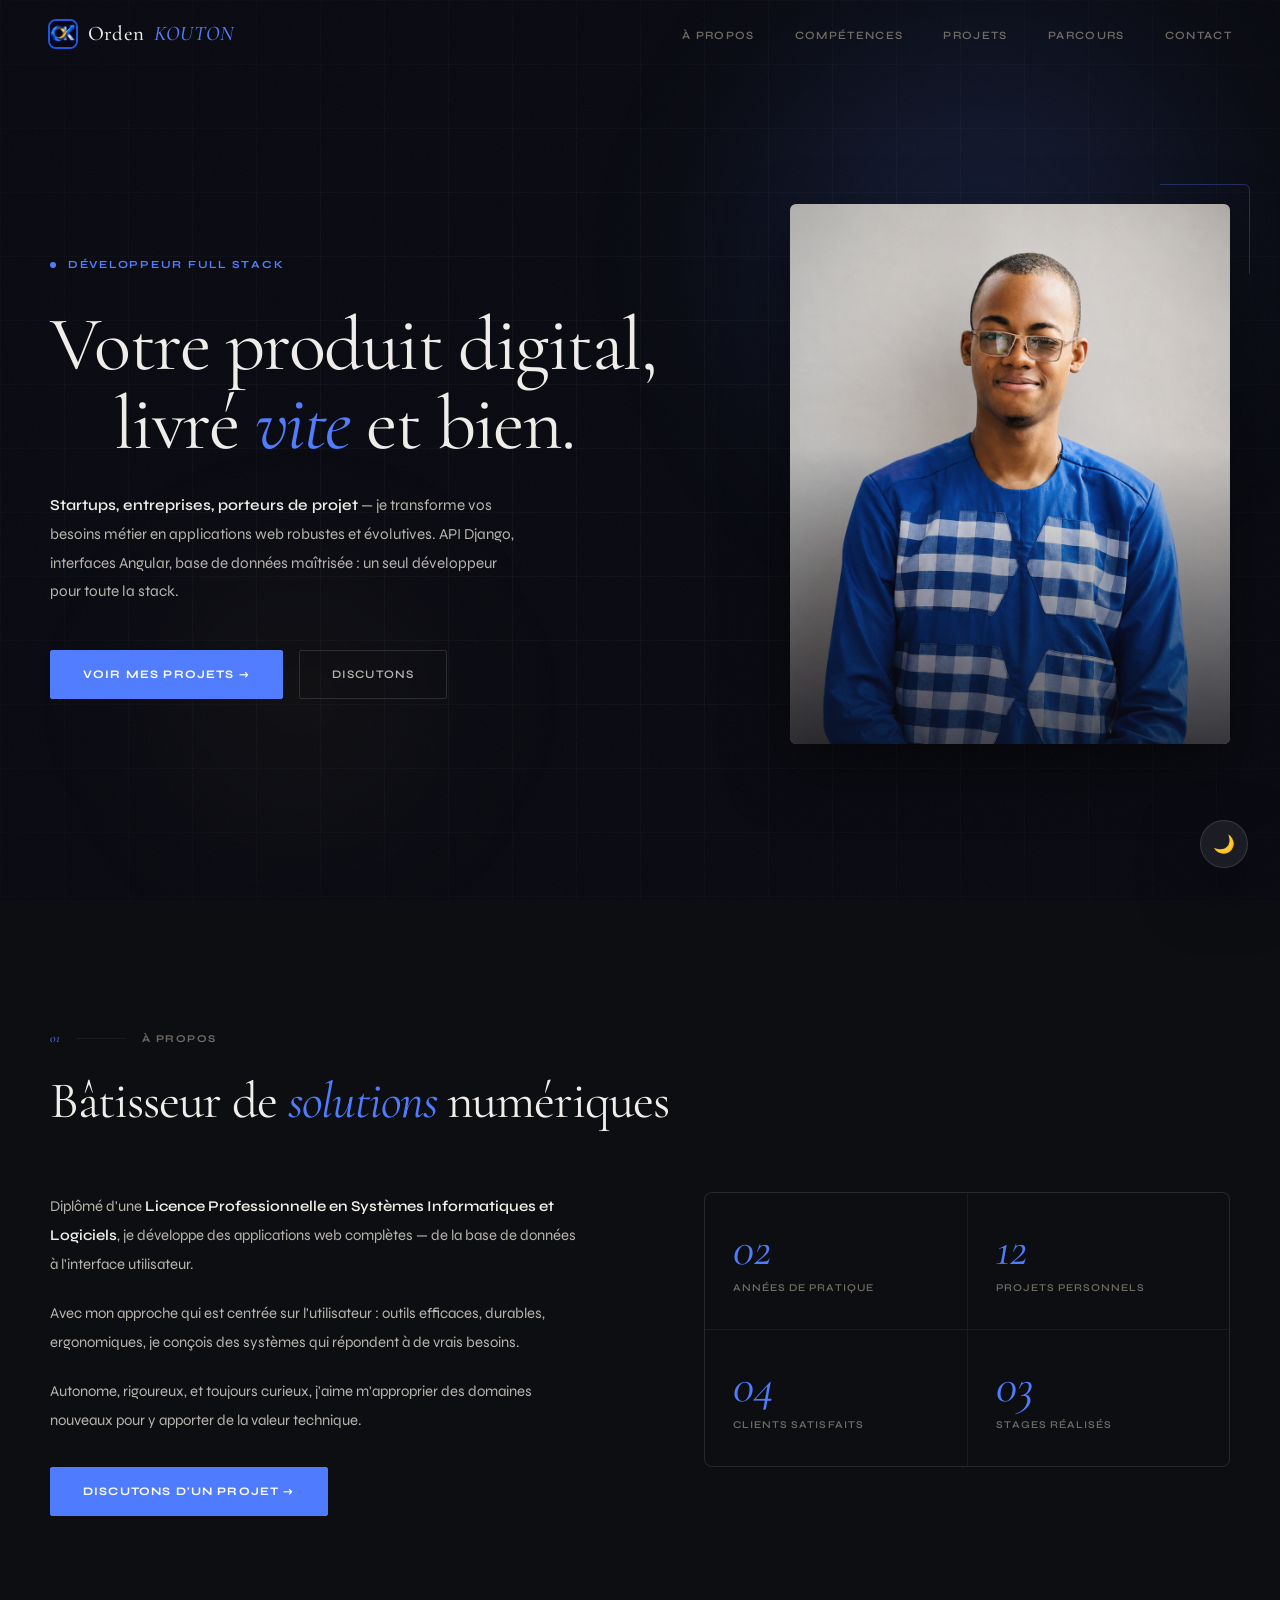
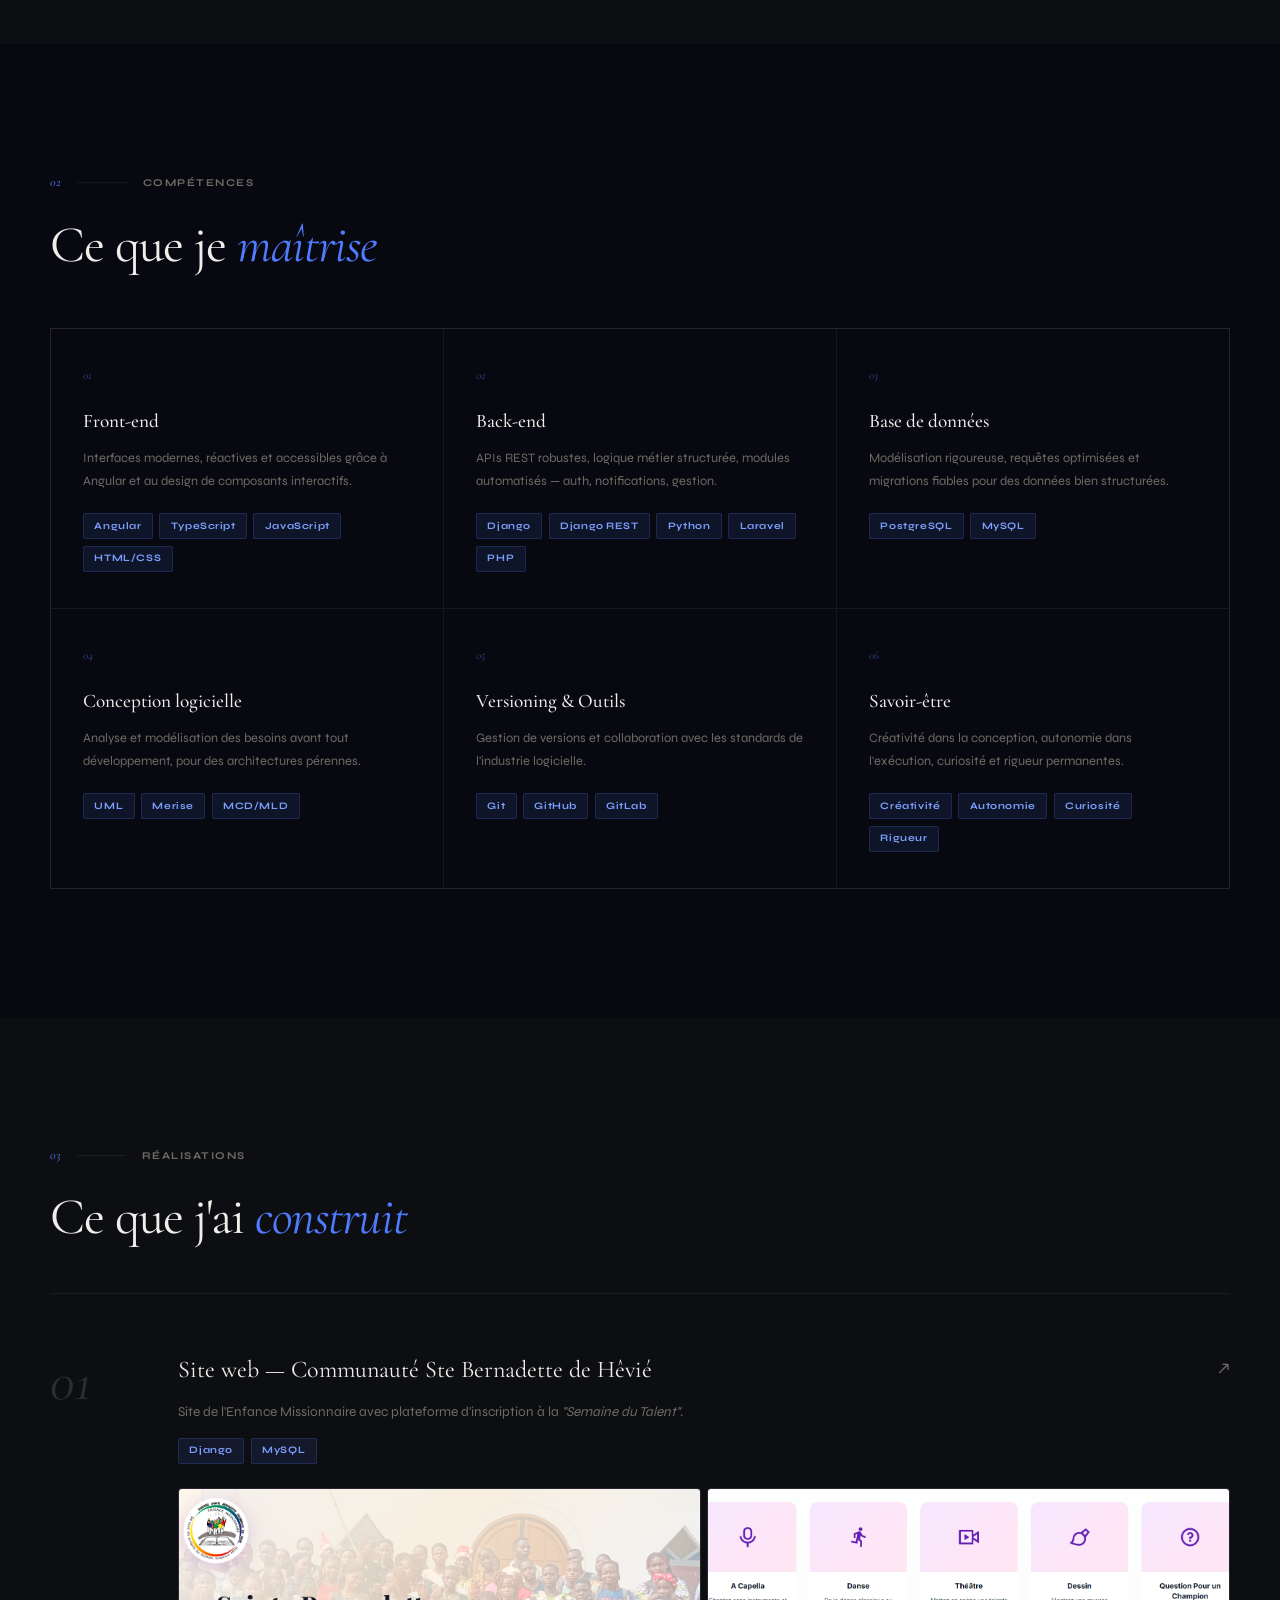
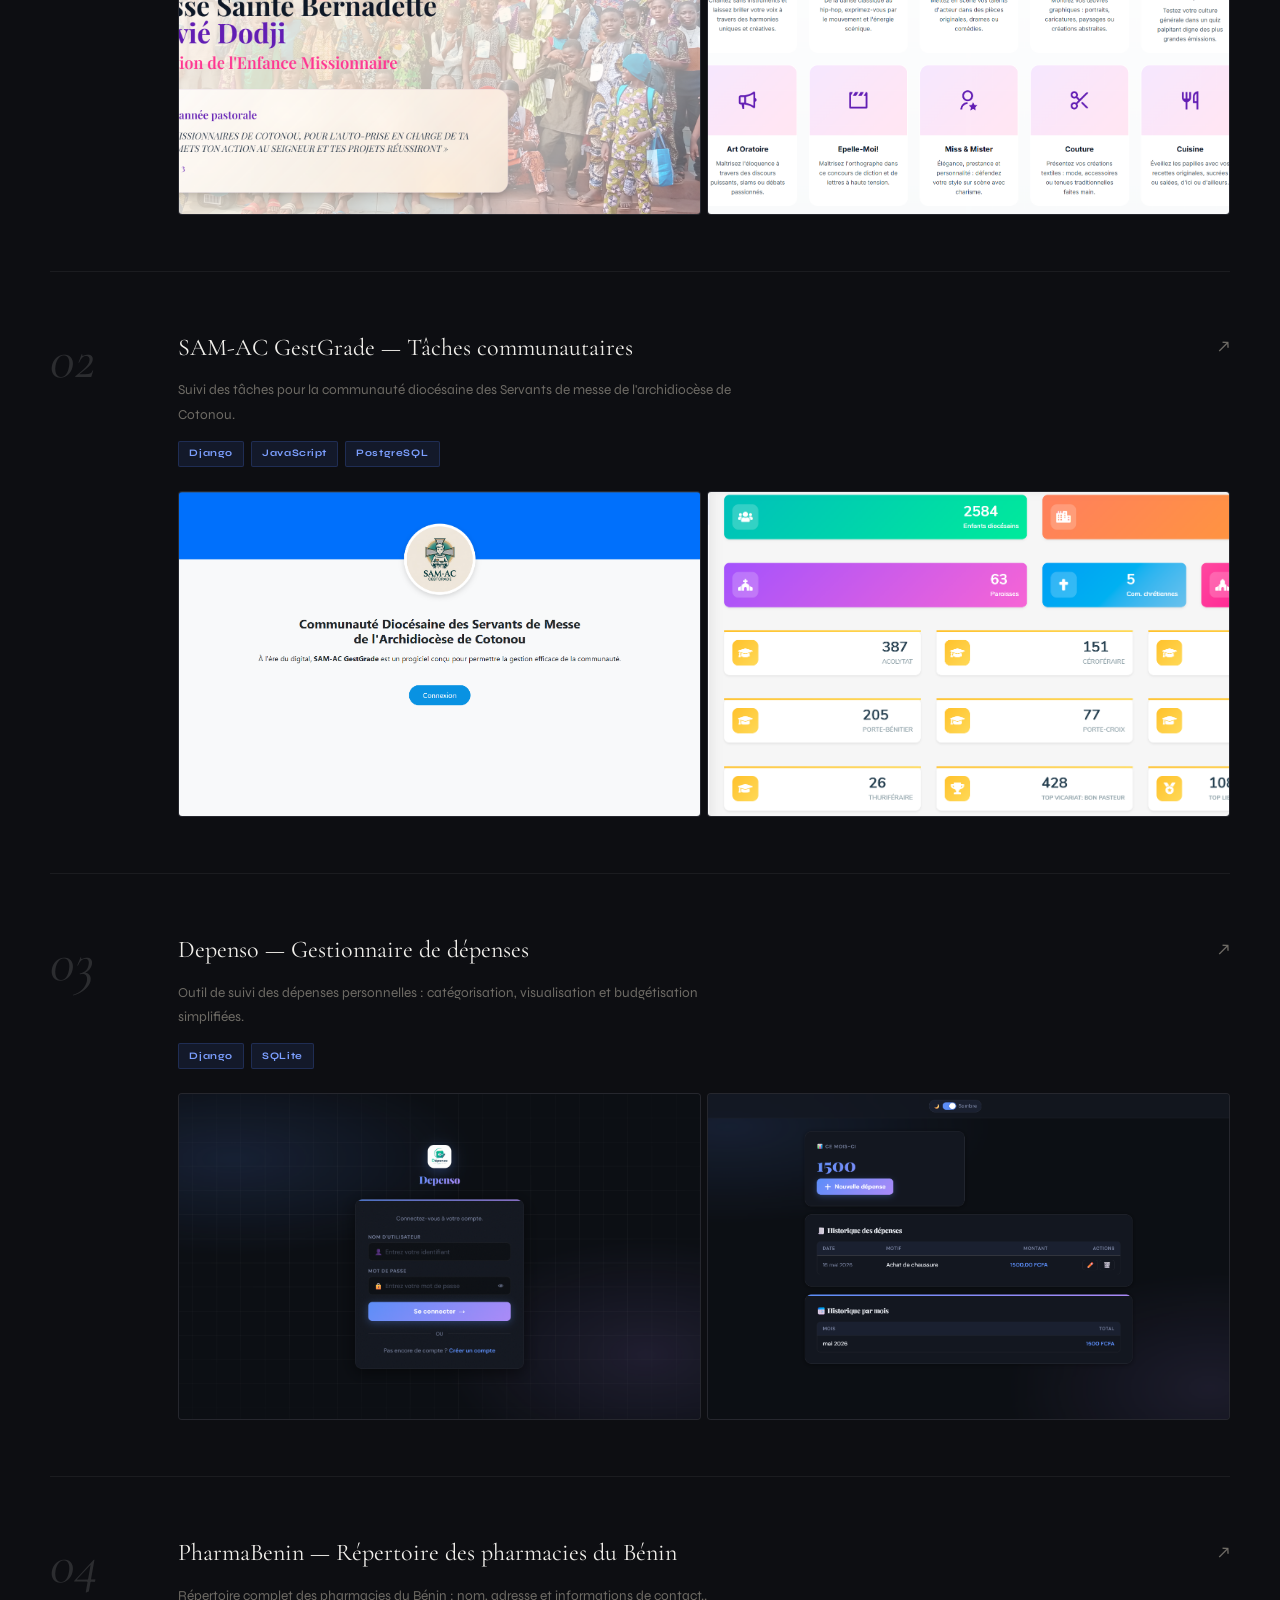
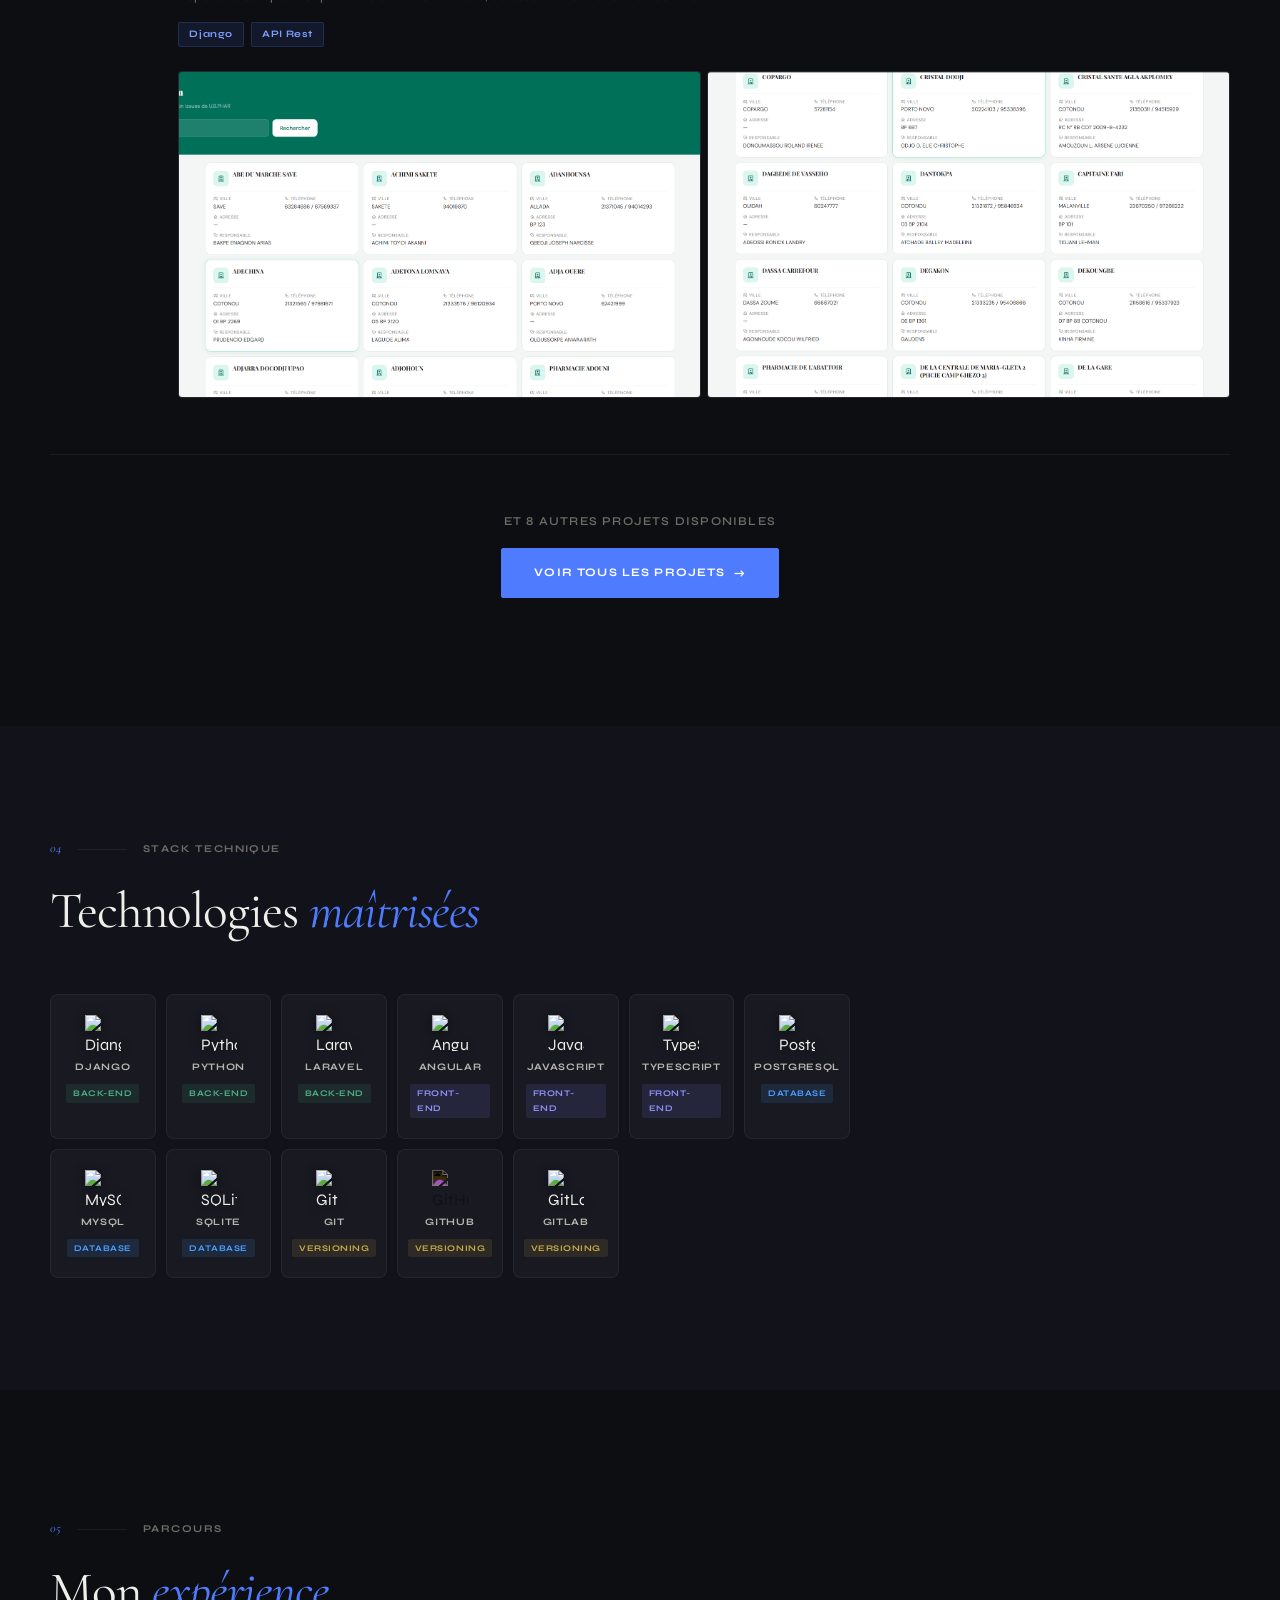
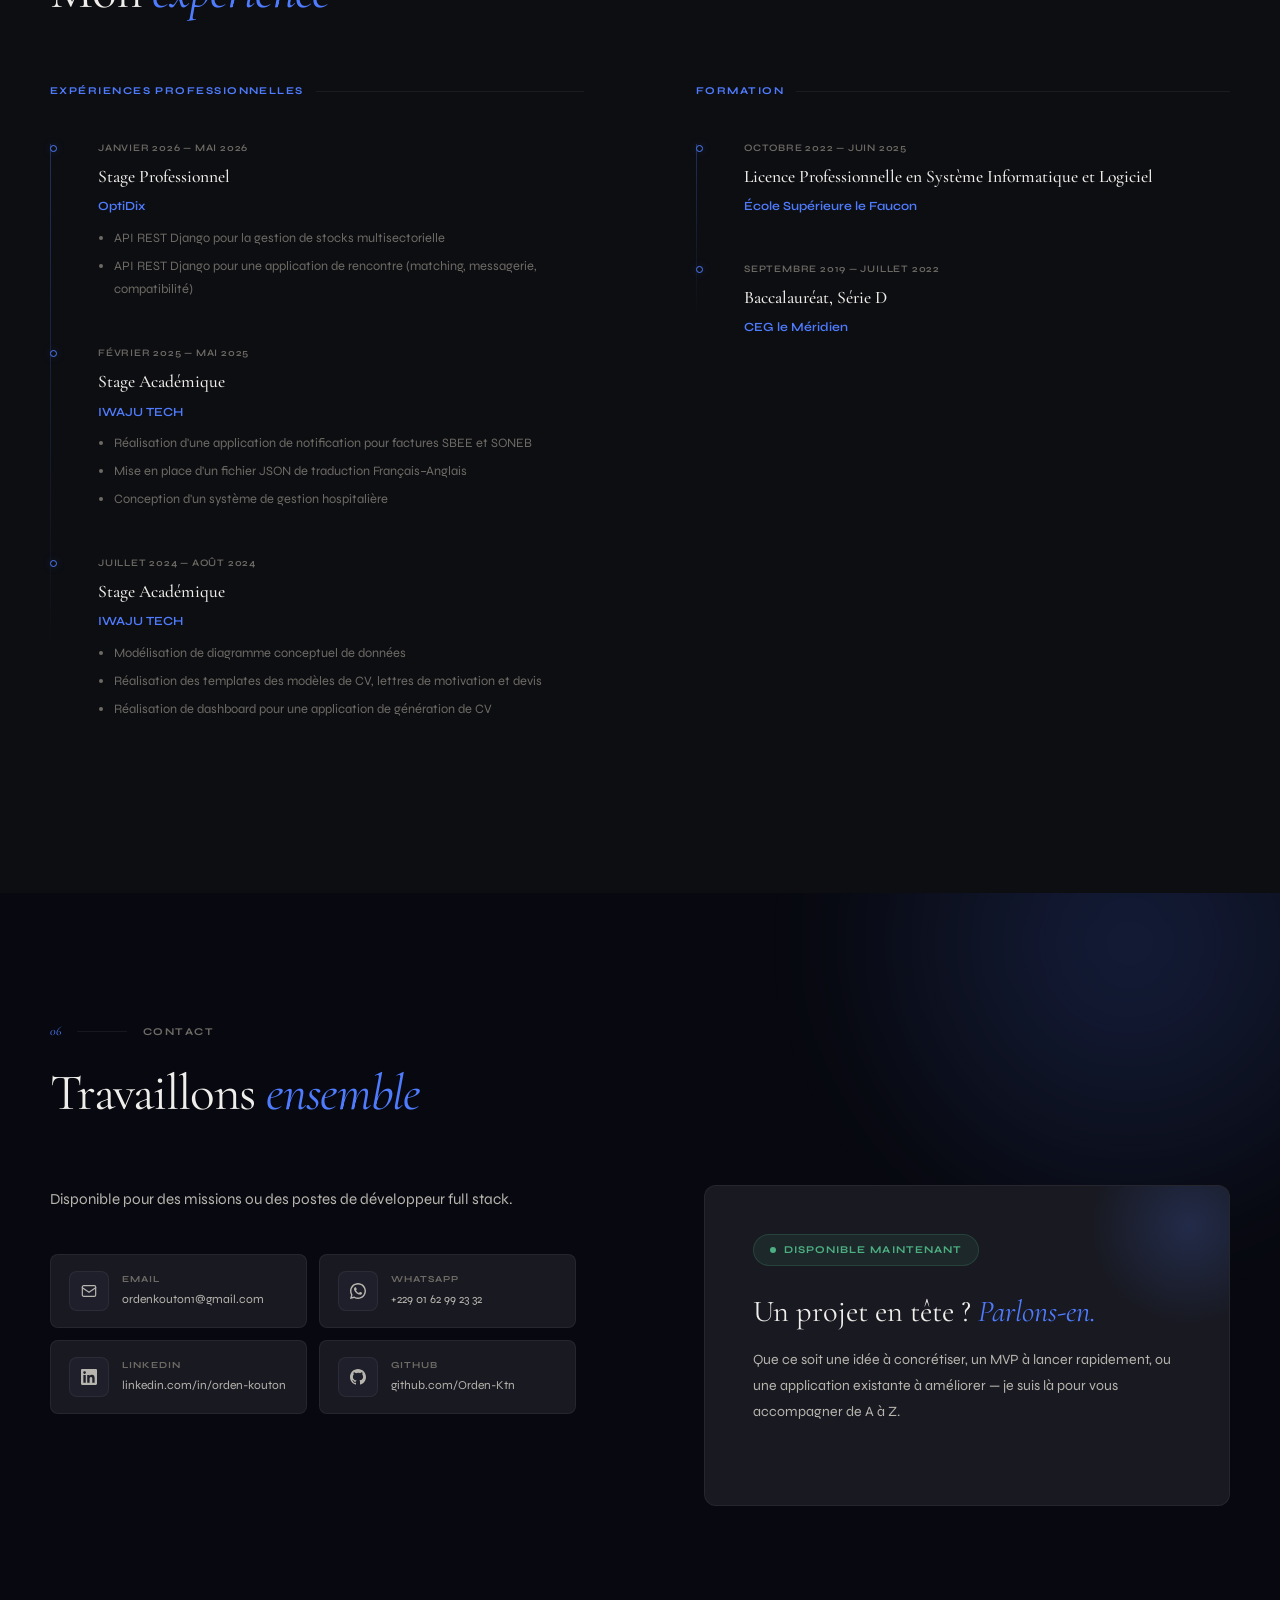
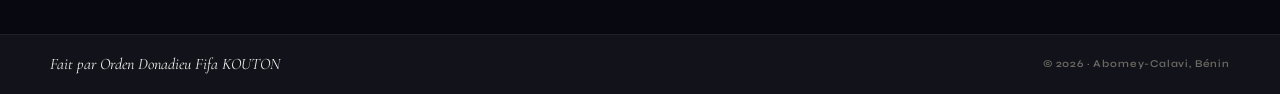
==== commit 62892fe0: "update" ====
--- a/index.html
+++ b/index.html
@@ -106,7 +106,7 @@
           <div class="stats-mosaic">
             <div class="sm-box rv d1"><div class="sm-n"><em>02</em></div><div class="sm-l">Années de pratique</div></div>
             <div class="sm-box rv d2"><div class="sm-n"><em>12</em></div><div class="sm-l">Projets personnels</div></div>
-            <div class="sm-box rv d3"><div class="sm-n"><em>02</em></div><div class="sm-l">Clients satisfaits</div></div>
+            <div class="sm-box rv d3"><div class="sm-n"><em>04</em></div><div class="sm-l">Clients satisfaits</div></div>
             <div class="sm-box rv d4"><div class="sm-n"><em>03</em></div><div class="sm-l">Stages réalisés</div></div>
           </div>
         </div>
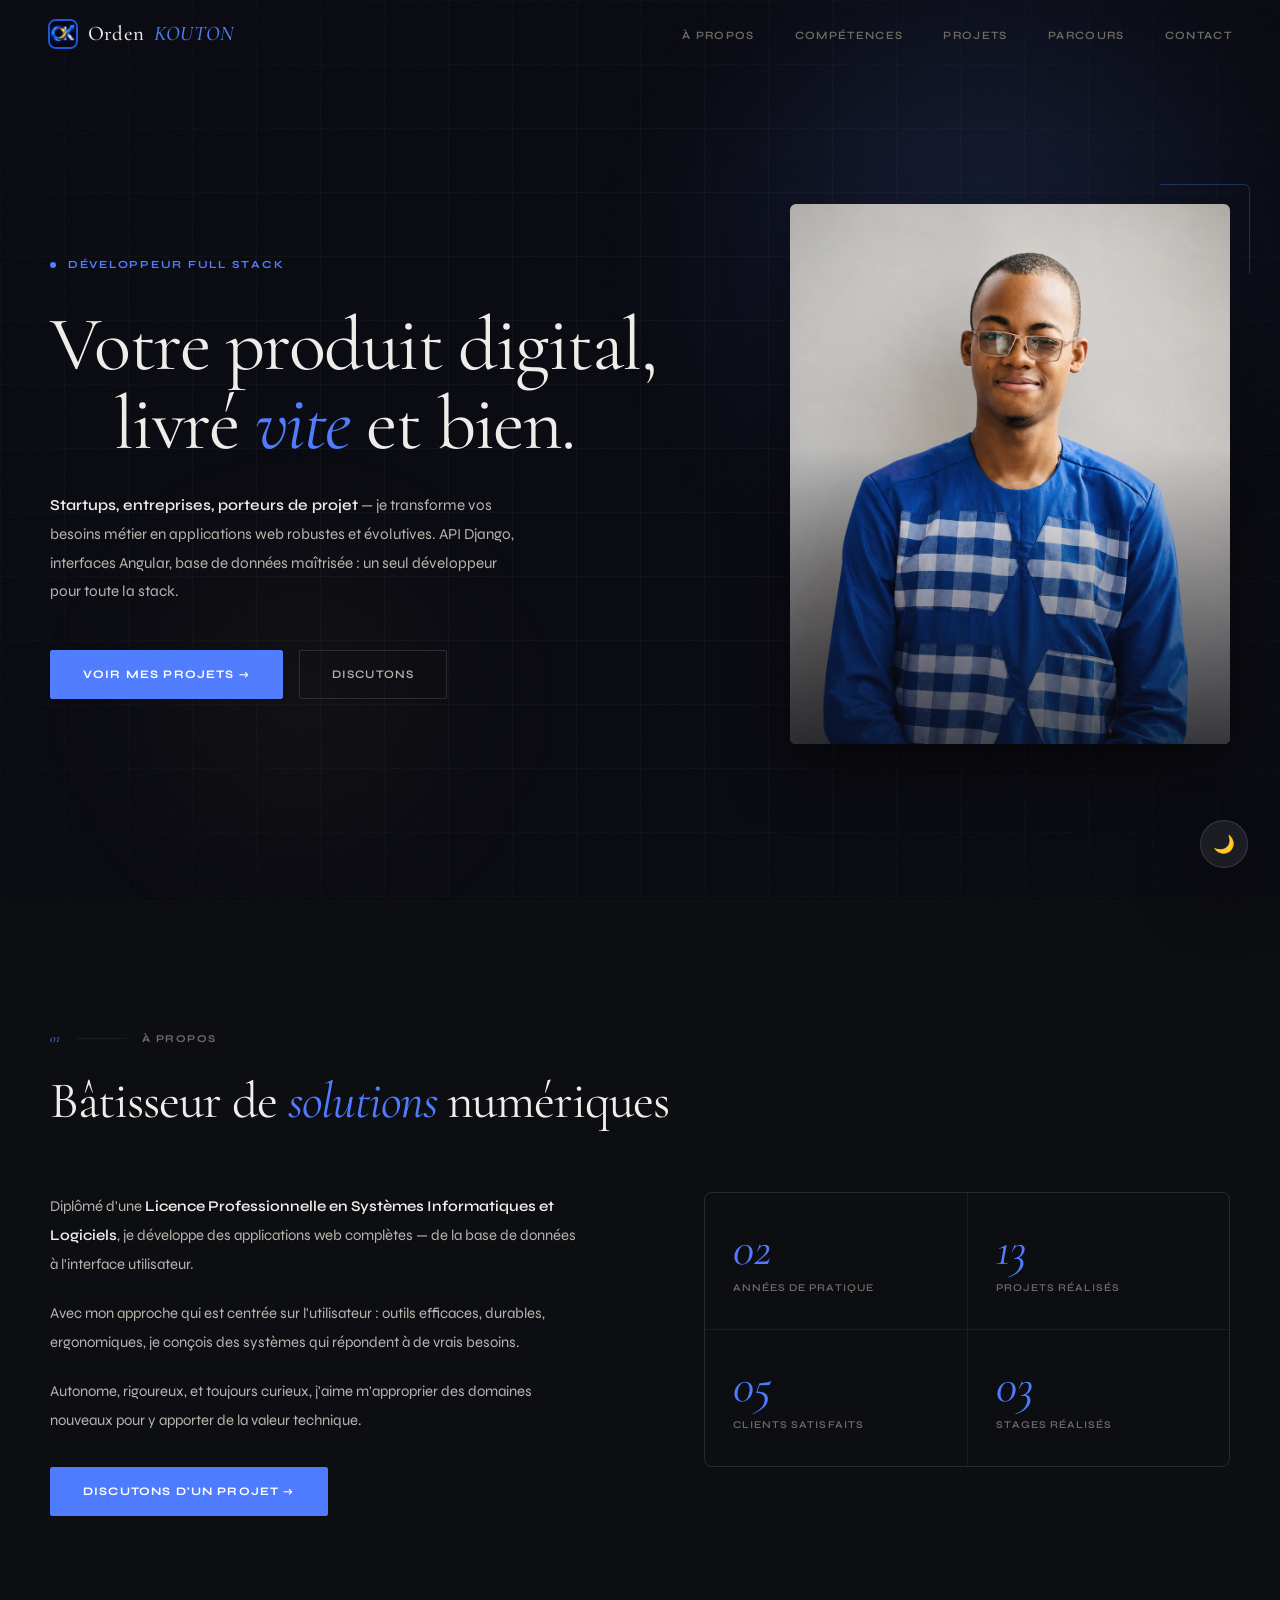
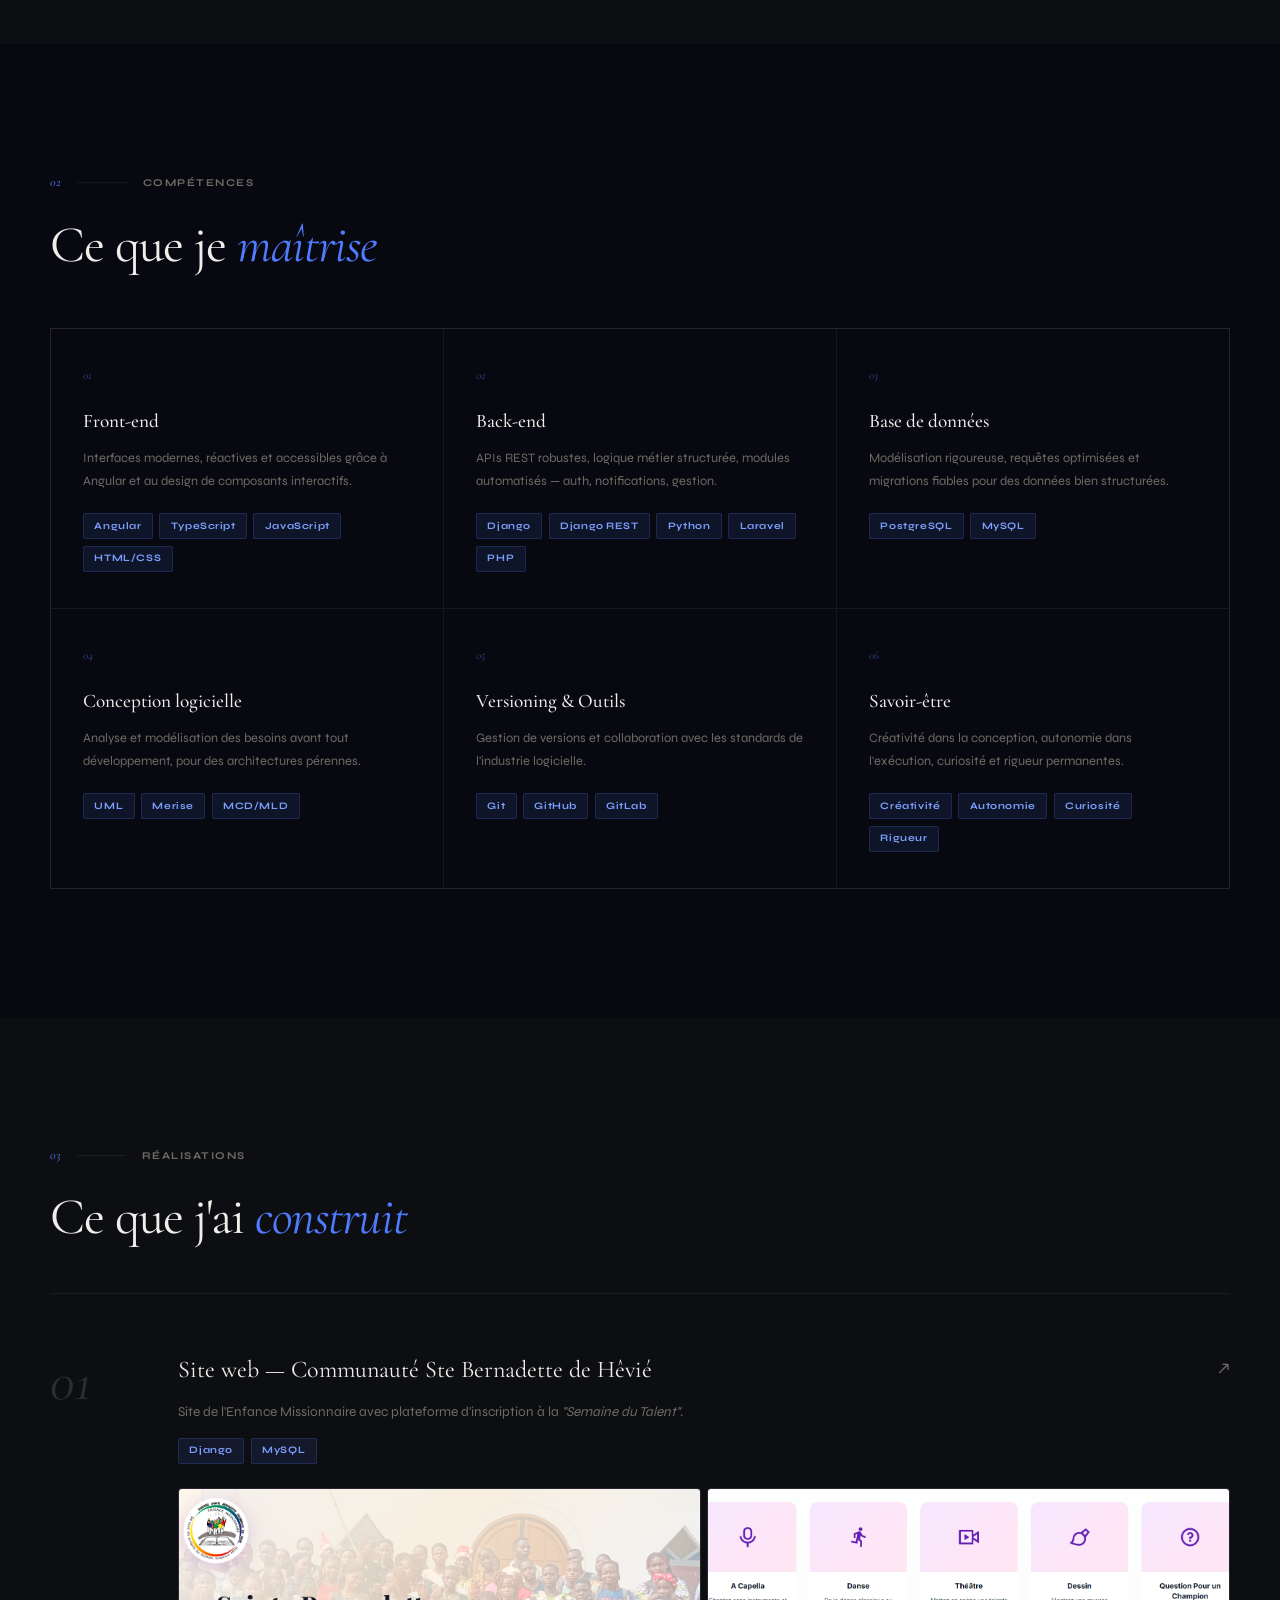
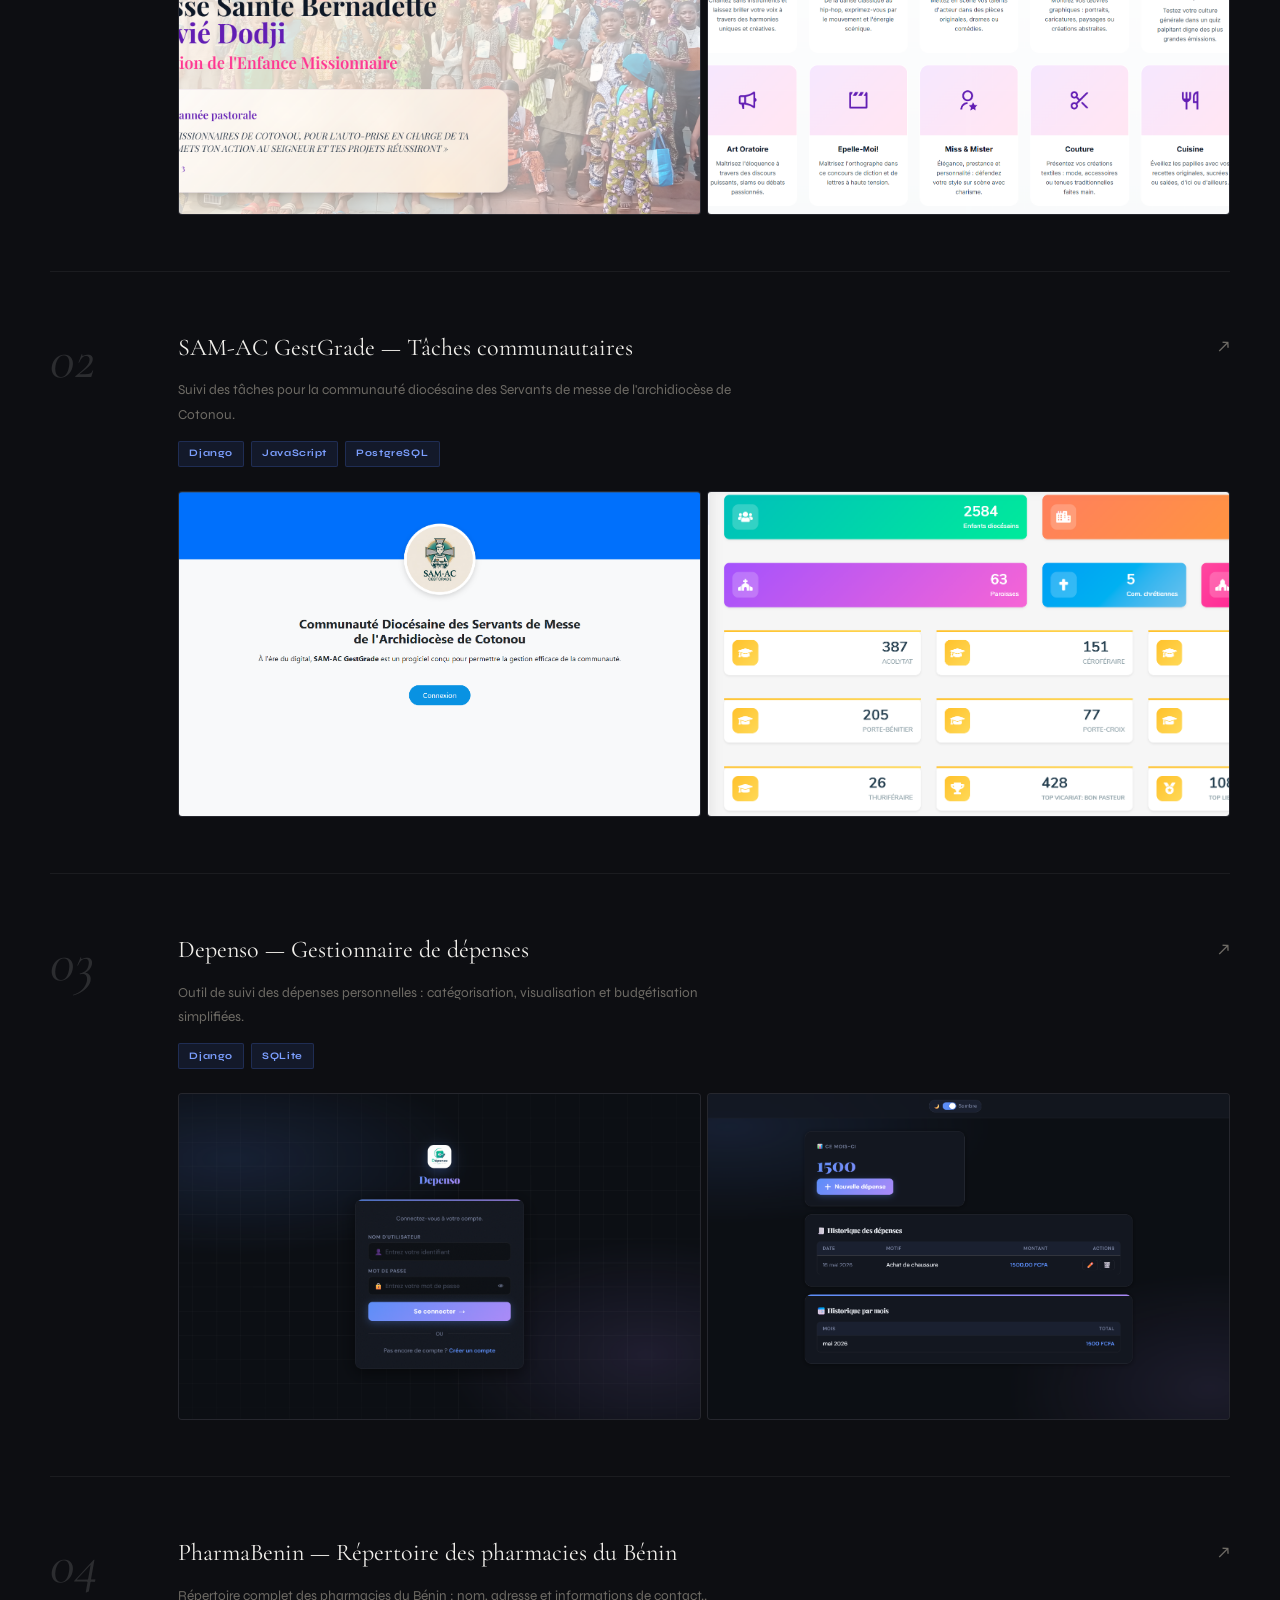
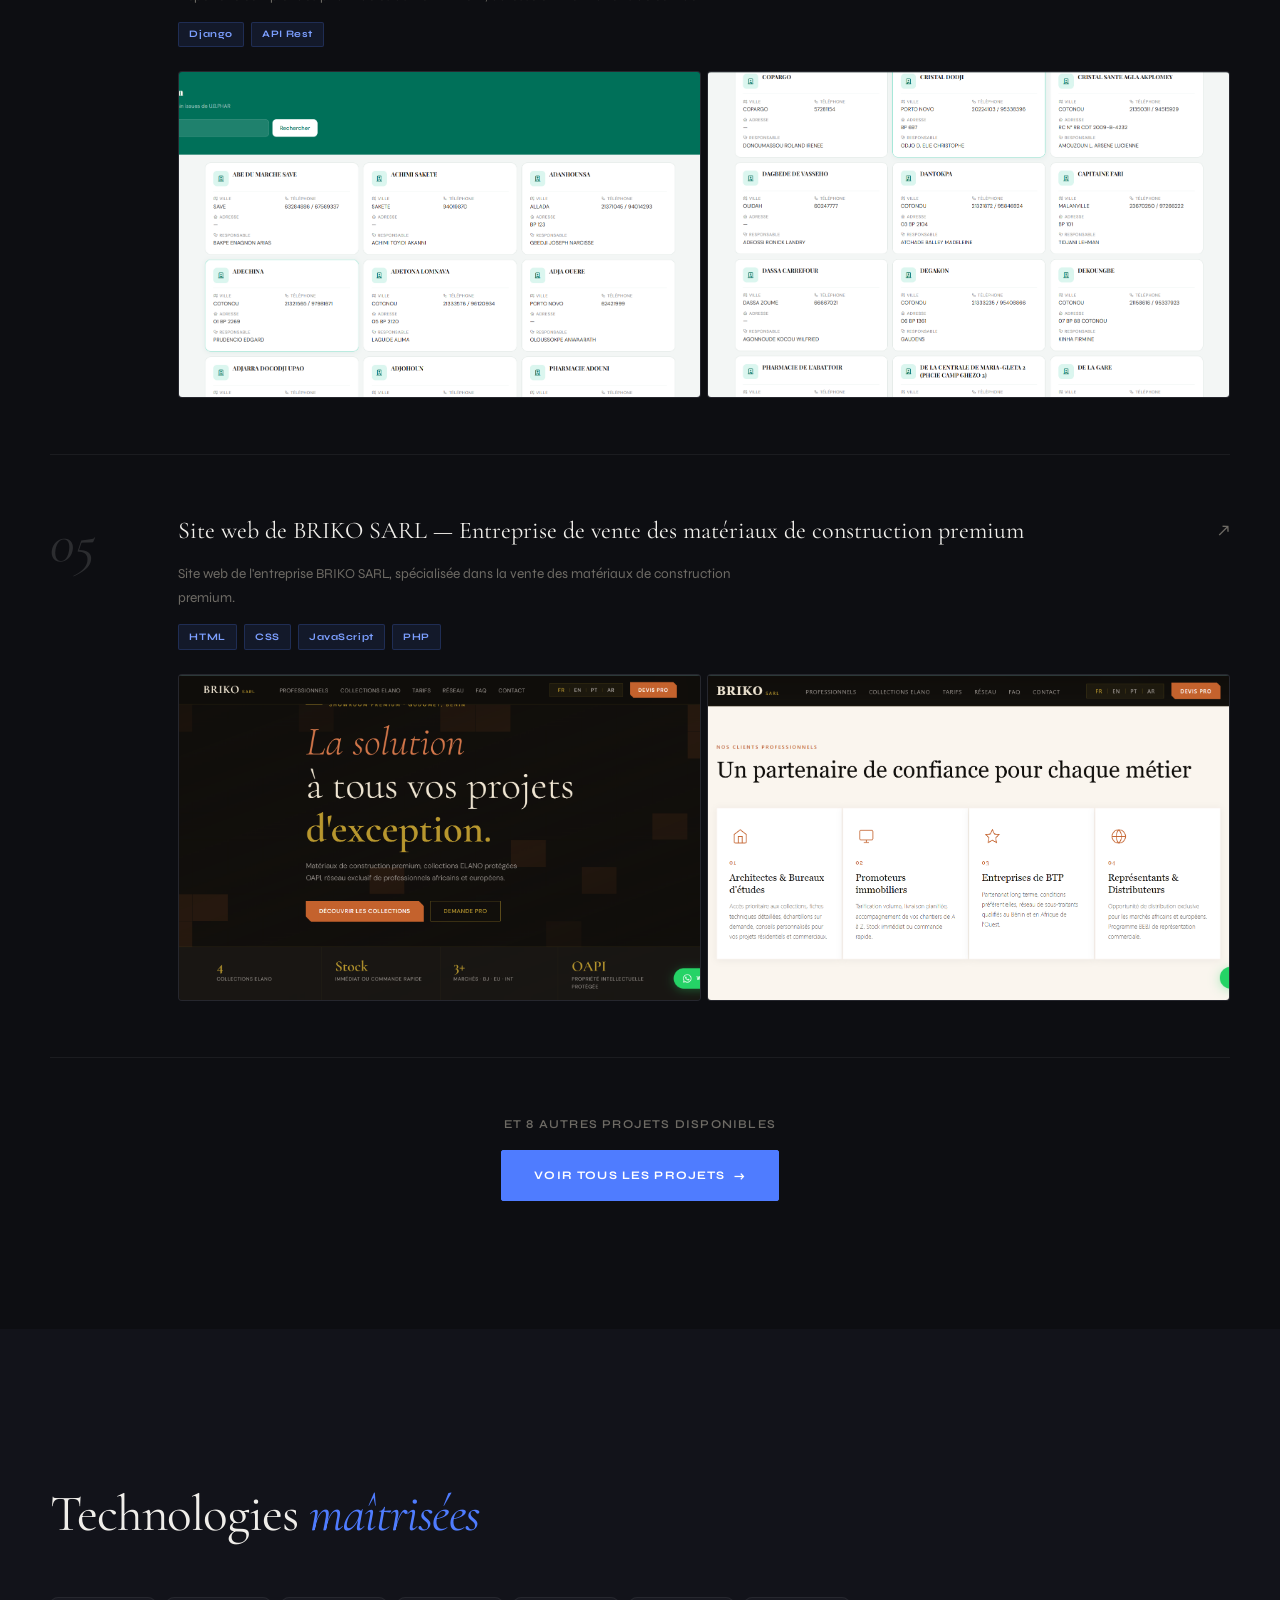
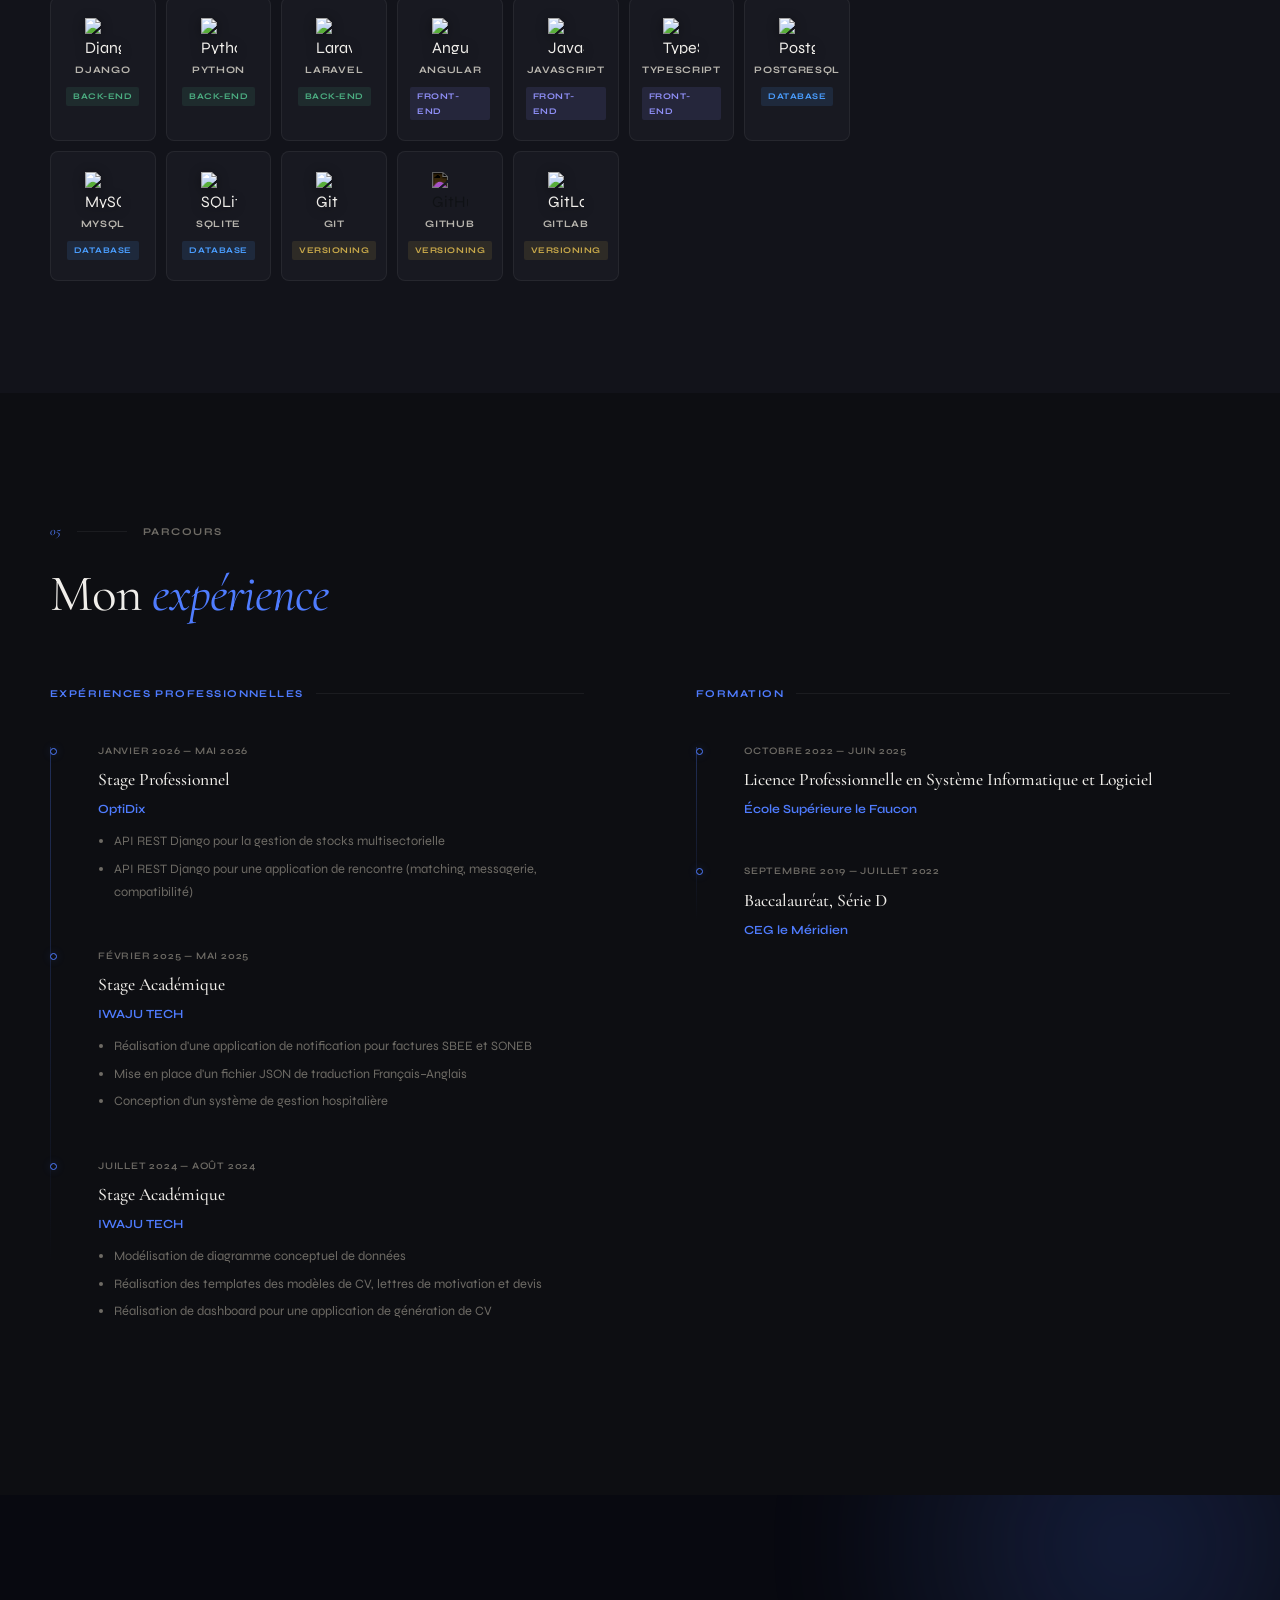
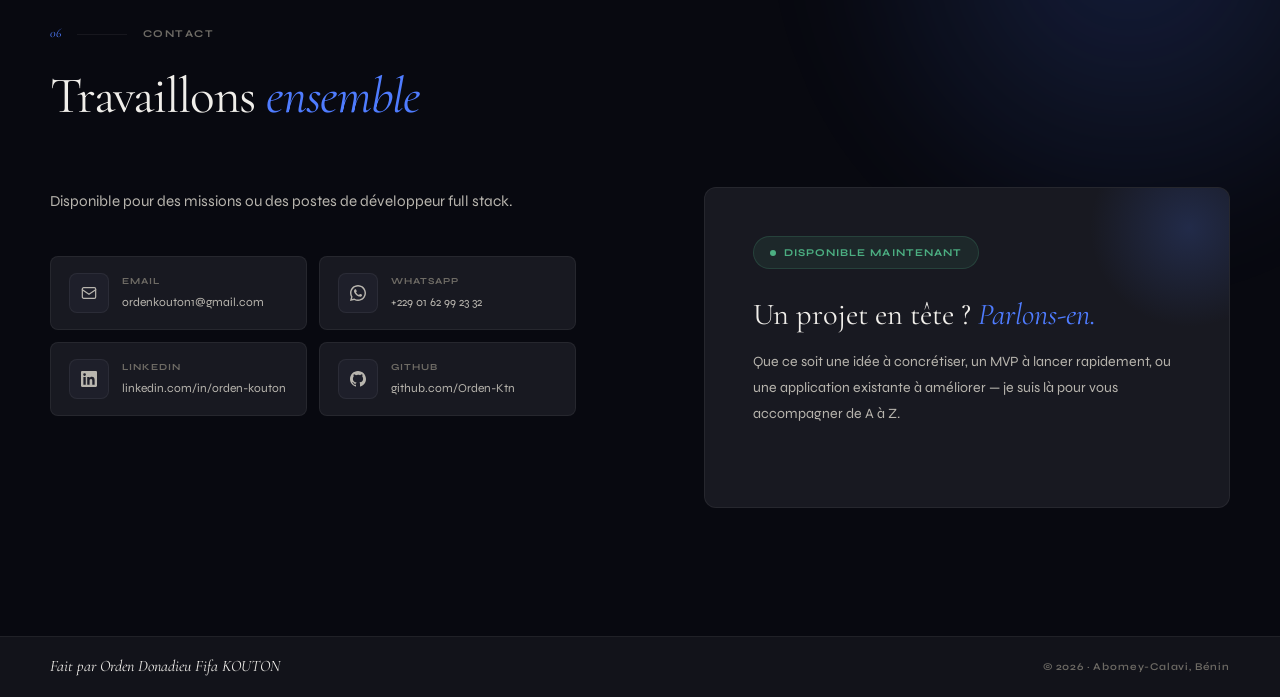
==== commit 62499252: "ajout projet" ====
--- a/index.html
+++ b/index.html
@@ -105,8 +105,8 @@
         <div class="rv-r">
           <div class="stats-mosaic">
             <div class="sm-box rv d1"><div class="sm-n"><em>02</em></div><div class="sm-l">Années de pratique</div></div>
-            <div class="sm-box rv d2"><div class="sm-n"><em>12</em></div><div class="sm-l">Projets personnels</div></div>
-            <div class="sm-box rv d3"><div class="sm-n"><em>04</em></div><div class="sm-l">Clients satisfaits</div></div>
+            <div class="sm-box rv d2"><div class="sm-n"><em>13</em></div><div class="sm-l">Projets réalisés</div></div>
+            <div class="sm-box rv d3"><div class="sm-n"><em>05</em></div><div class="sm-l">Clients satisfaits</div></div>
             <div class="sm-box rv d4"><div class="sm-n"><em>03</em></div><div class="sm-l">Stages réalisés</div></div>
           </div>
         </div>
@@ -200,7 +200,21 @@
             </div>
           </div>
   
-
+          <div class="proj-item rv">
+            <div class="proj-n">05</div>
+            <div>
+              <div class="proj-head">
+                <div class="proj-title"><a href="https://www.brikoafrica.pro" target="_blank" class="project-link">Site web de BRIKO SARL — Entreprise de vente des matériaux de construction premium</a></div>
+                <div class="proj-arrow"><a href="https://www.brikoafrica.pro" target="_blank" class="project-link">↗</a></div>
+              </div>
+              <p class="proj-desc">Site web de l'entreprise BRIKO SARL, spécialisée dans la vente des matériaux de construction premium.</p>
+              <div class="proj-tags-row"><span class="p-tag">HTML</span><span class="p-tag">CSS</span><span class="p-tag">JavaScript</span><span class="p-tag">PHP</span></div>
+              <div class="proj-imgs c2">
+                <div class="p-img"><img src="images/projet13/1.png" alt="BRIKO vue 1"></div>
+                <div class="p-img"><img src="images/projet13/2.png" alt="BRIKO vue 2"></div>
+              </div>
+            </div>
+          </div>
           
   
         </div>
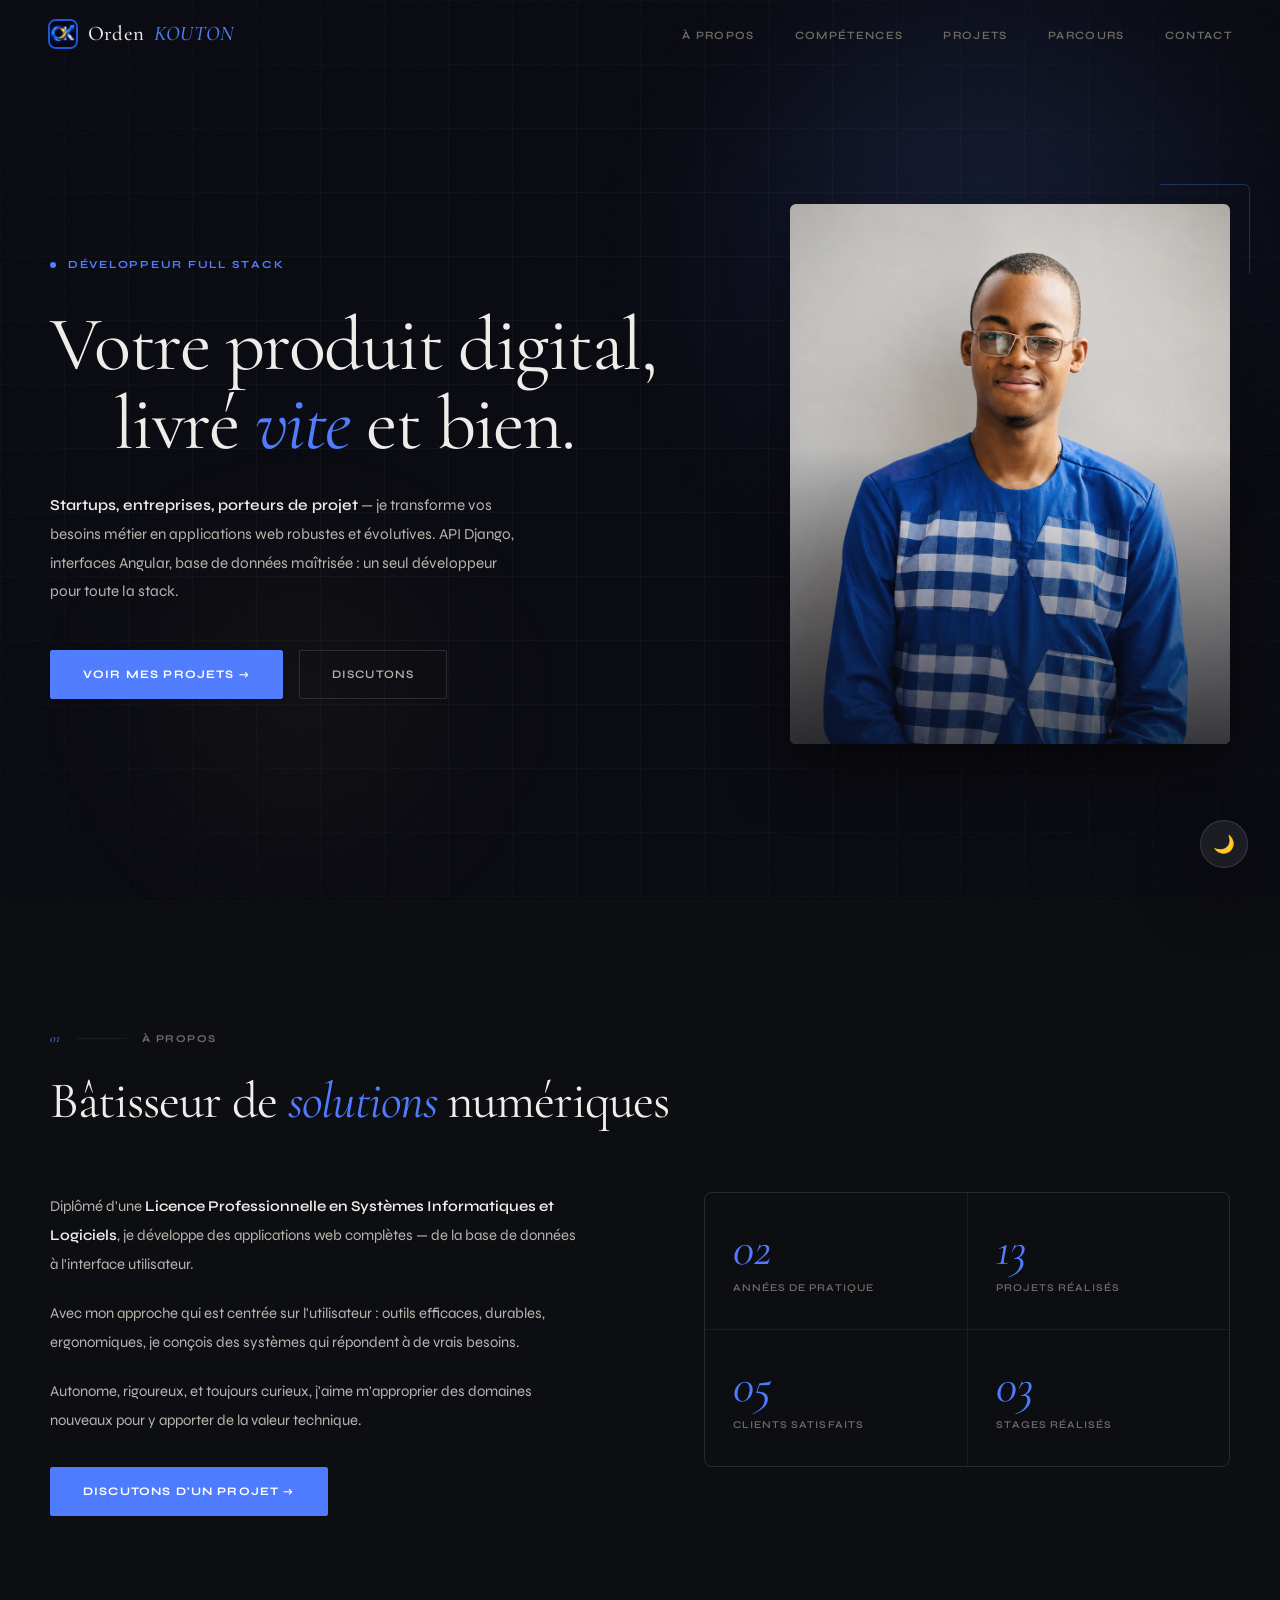
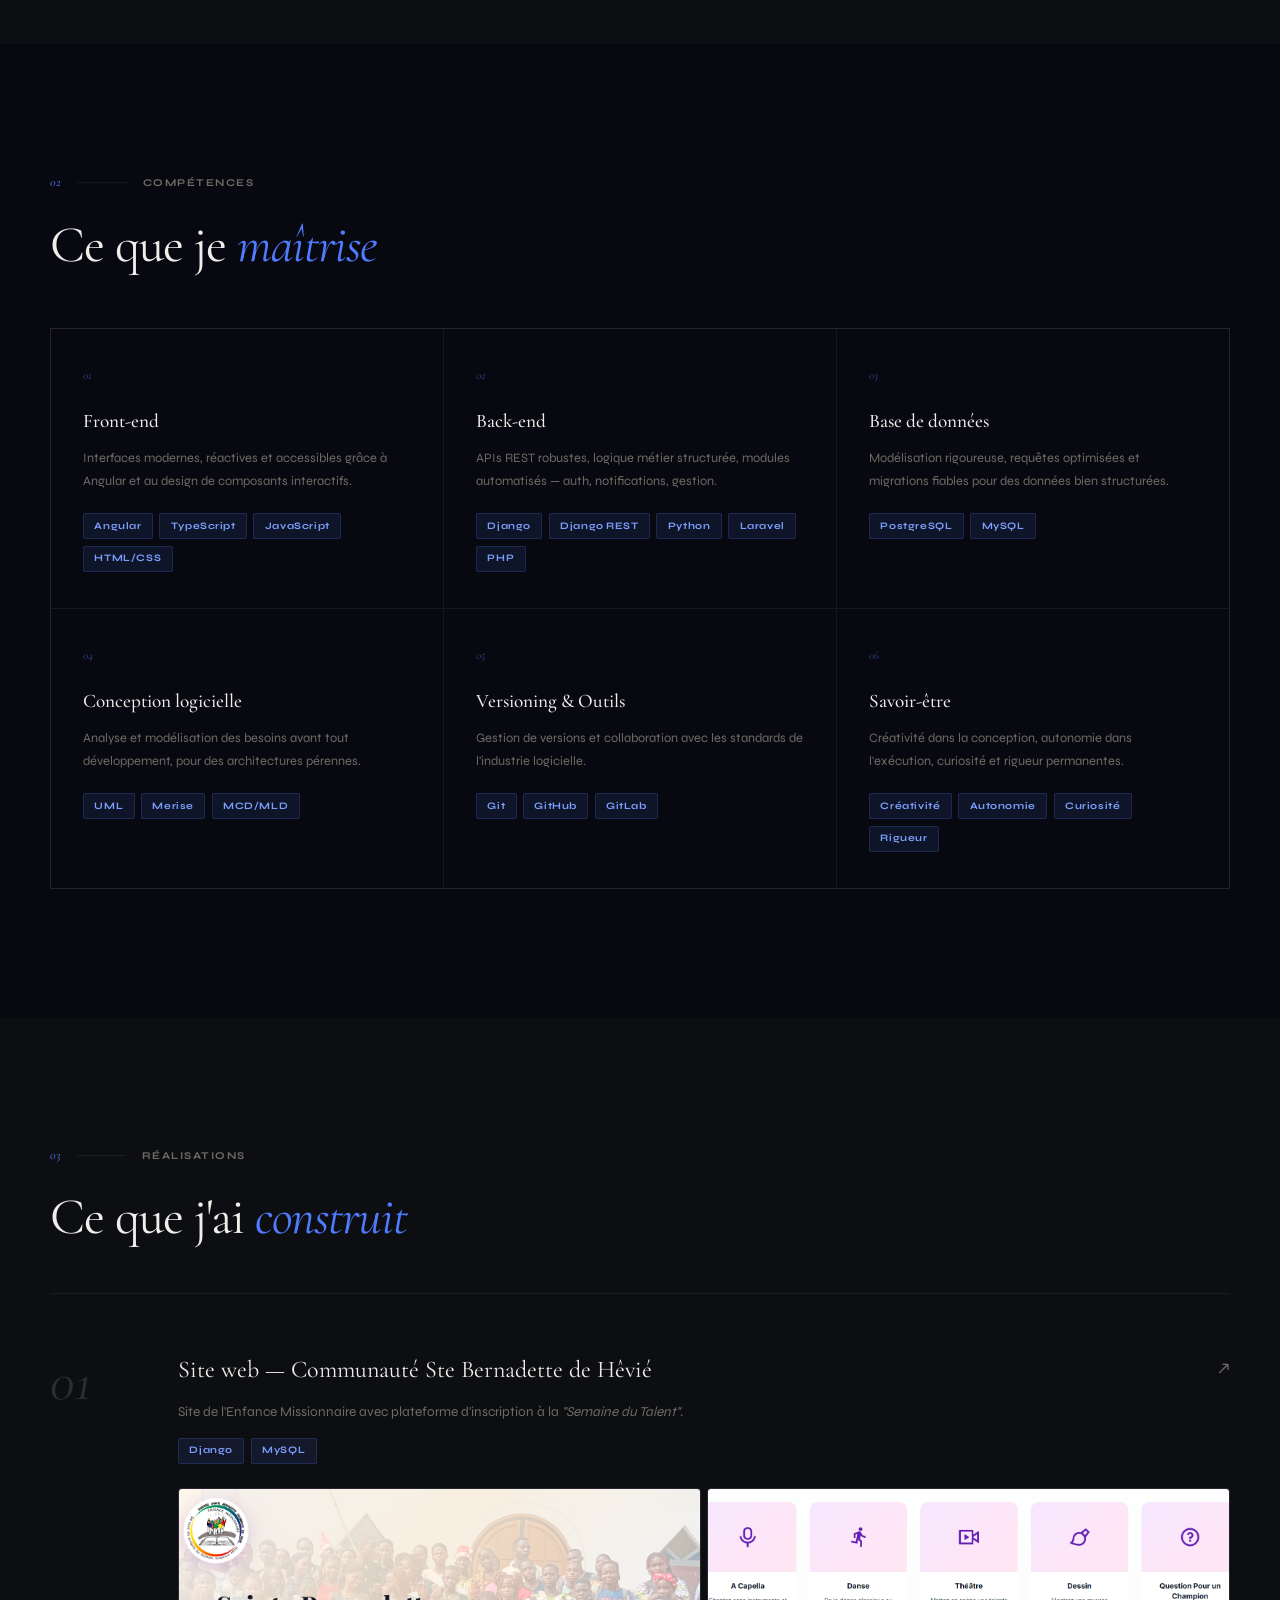
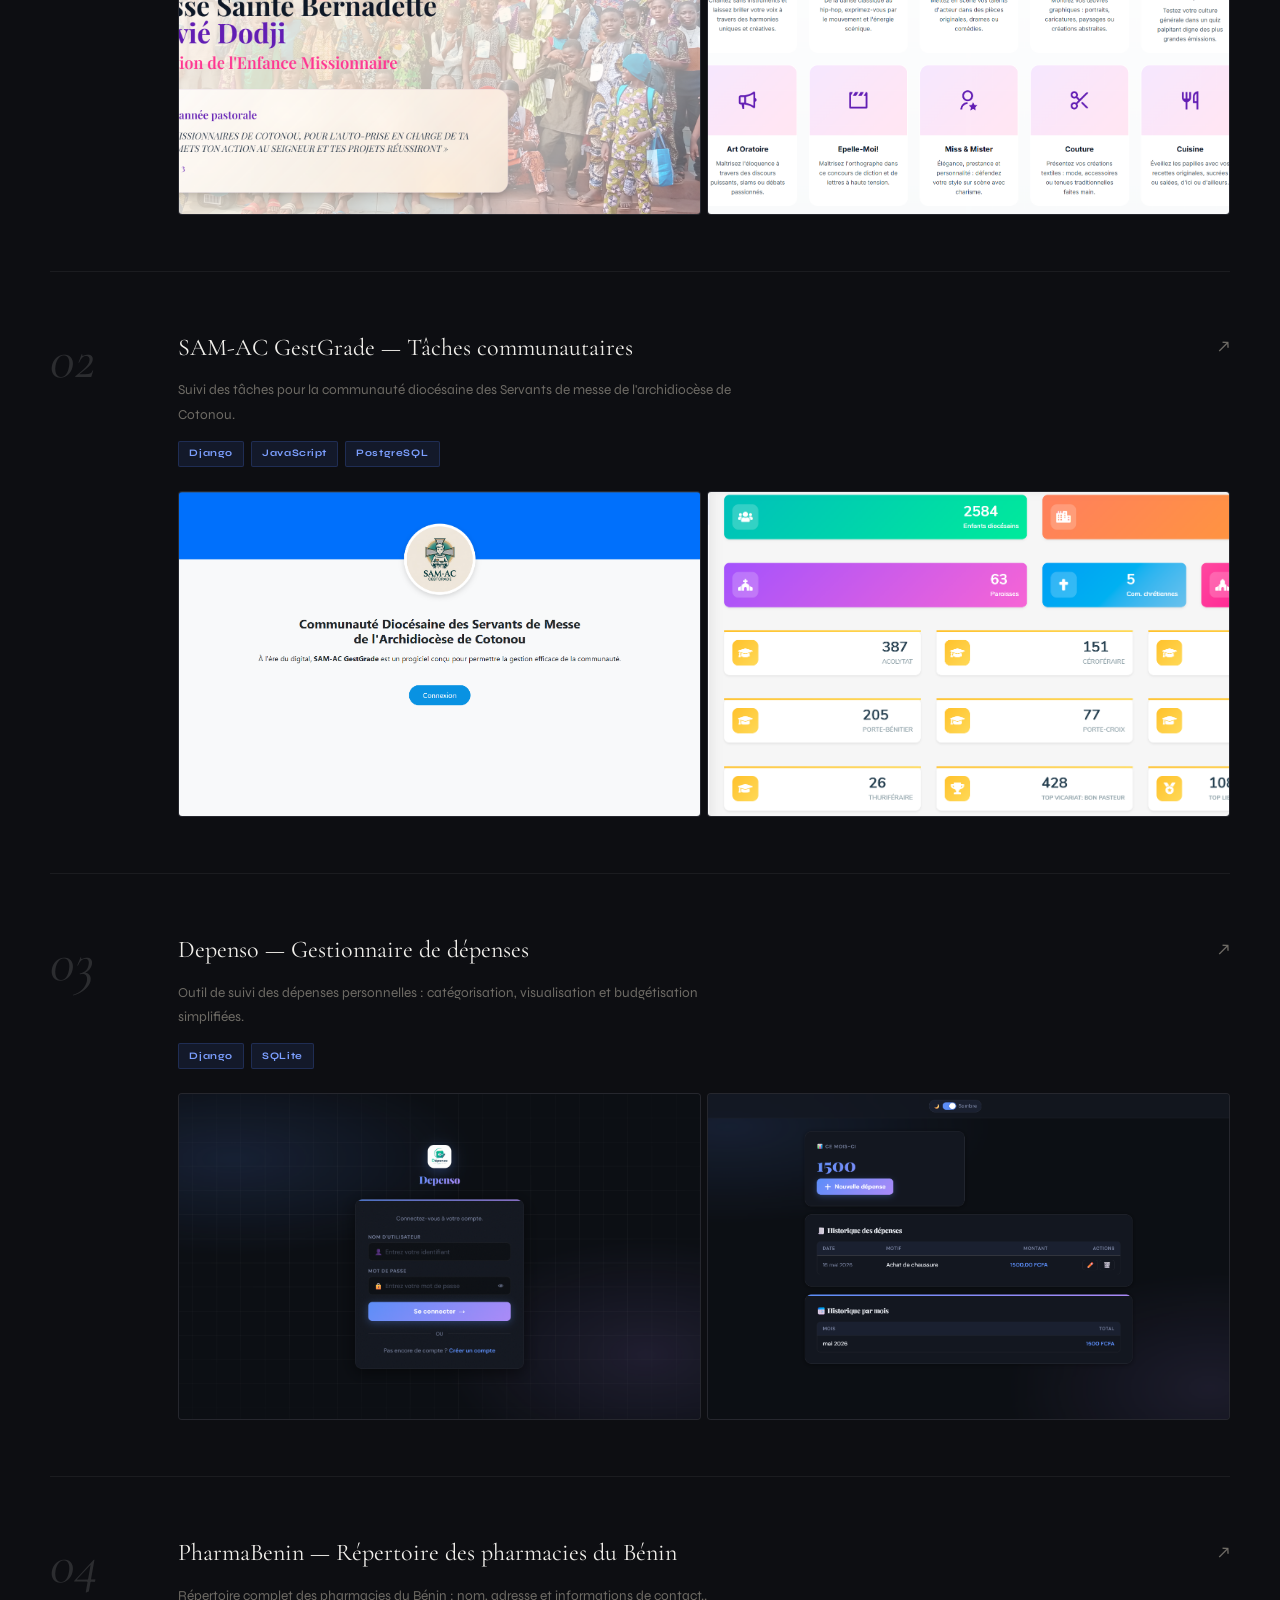
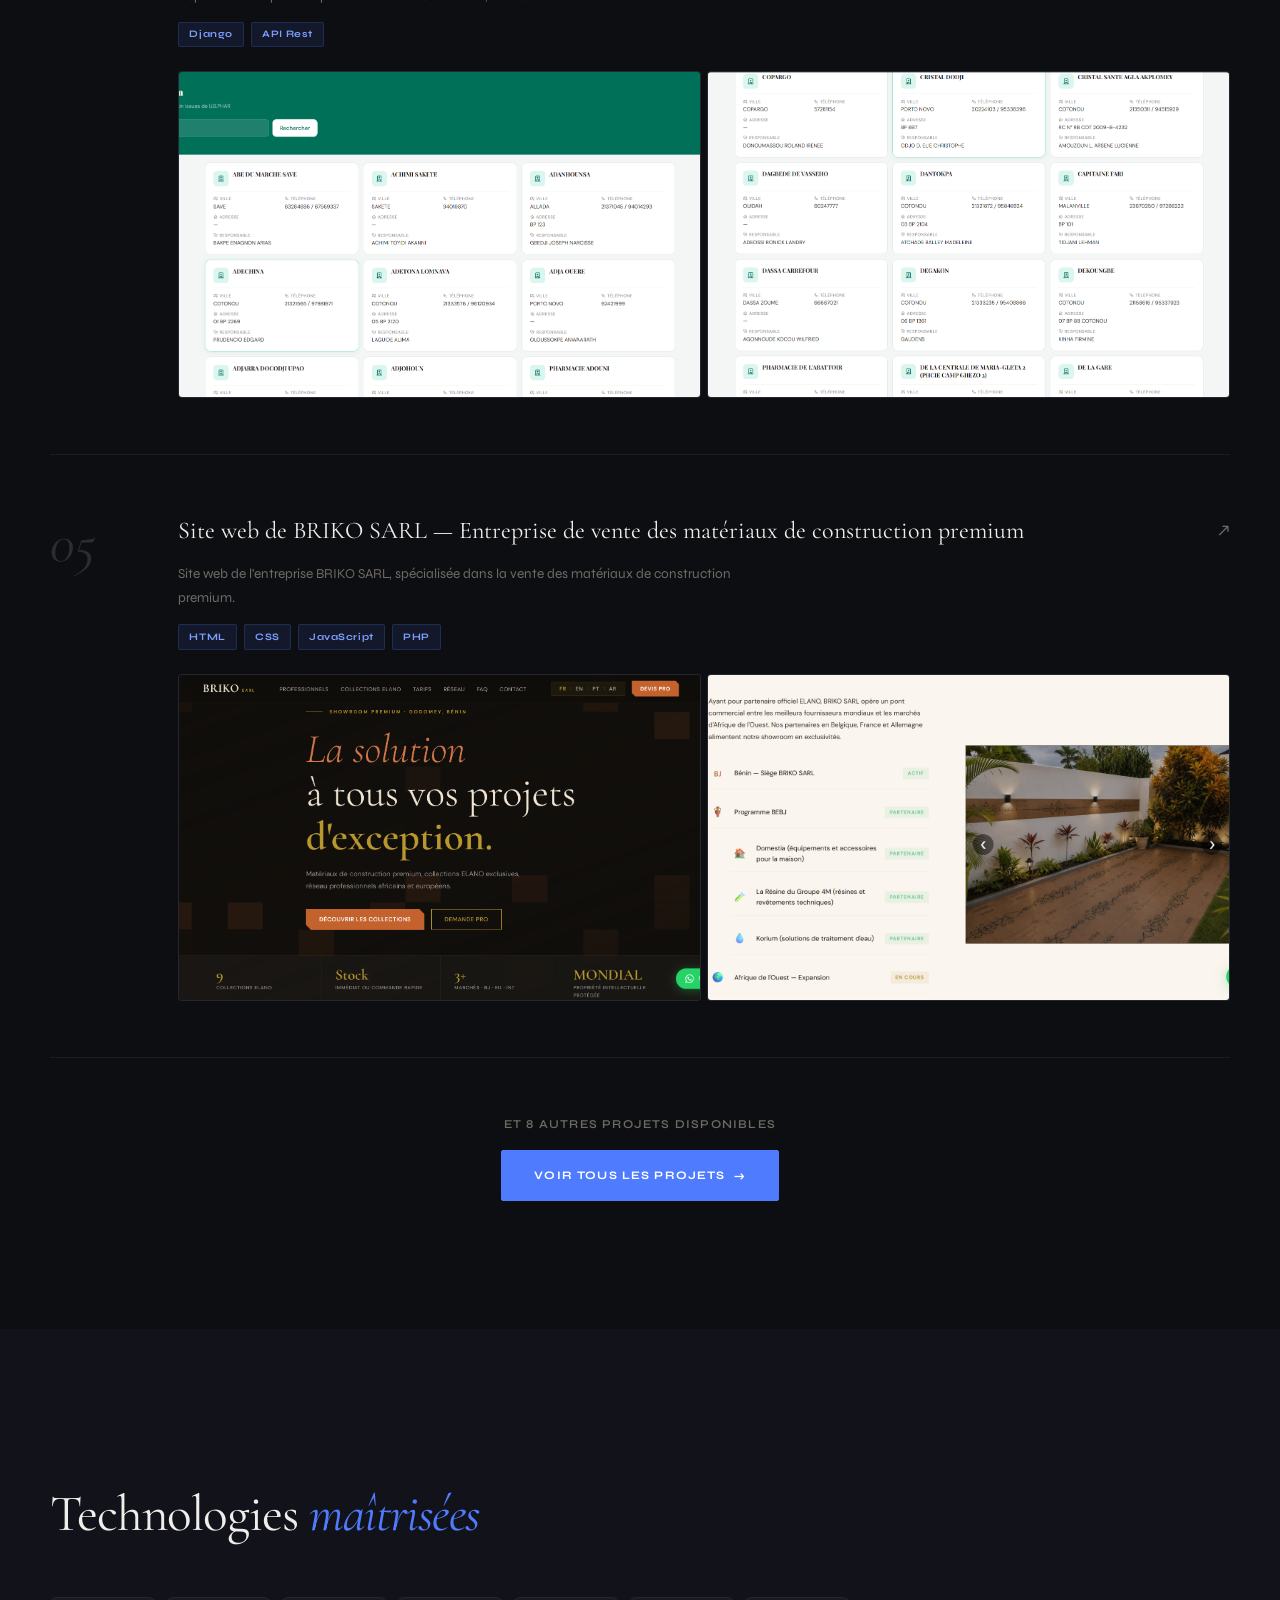
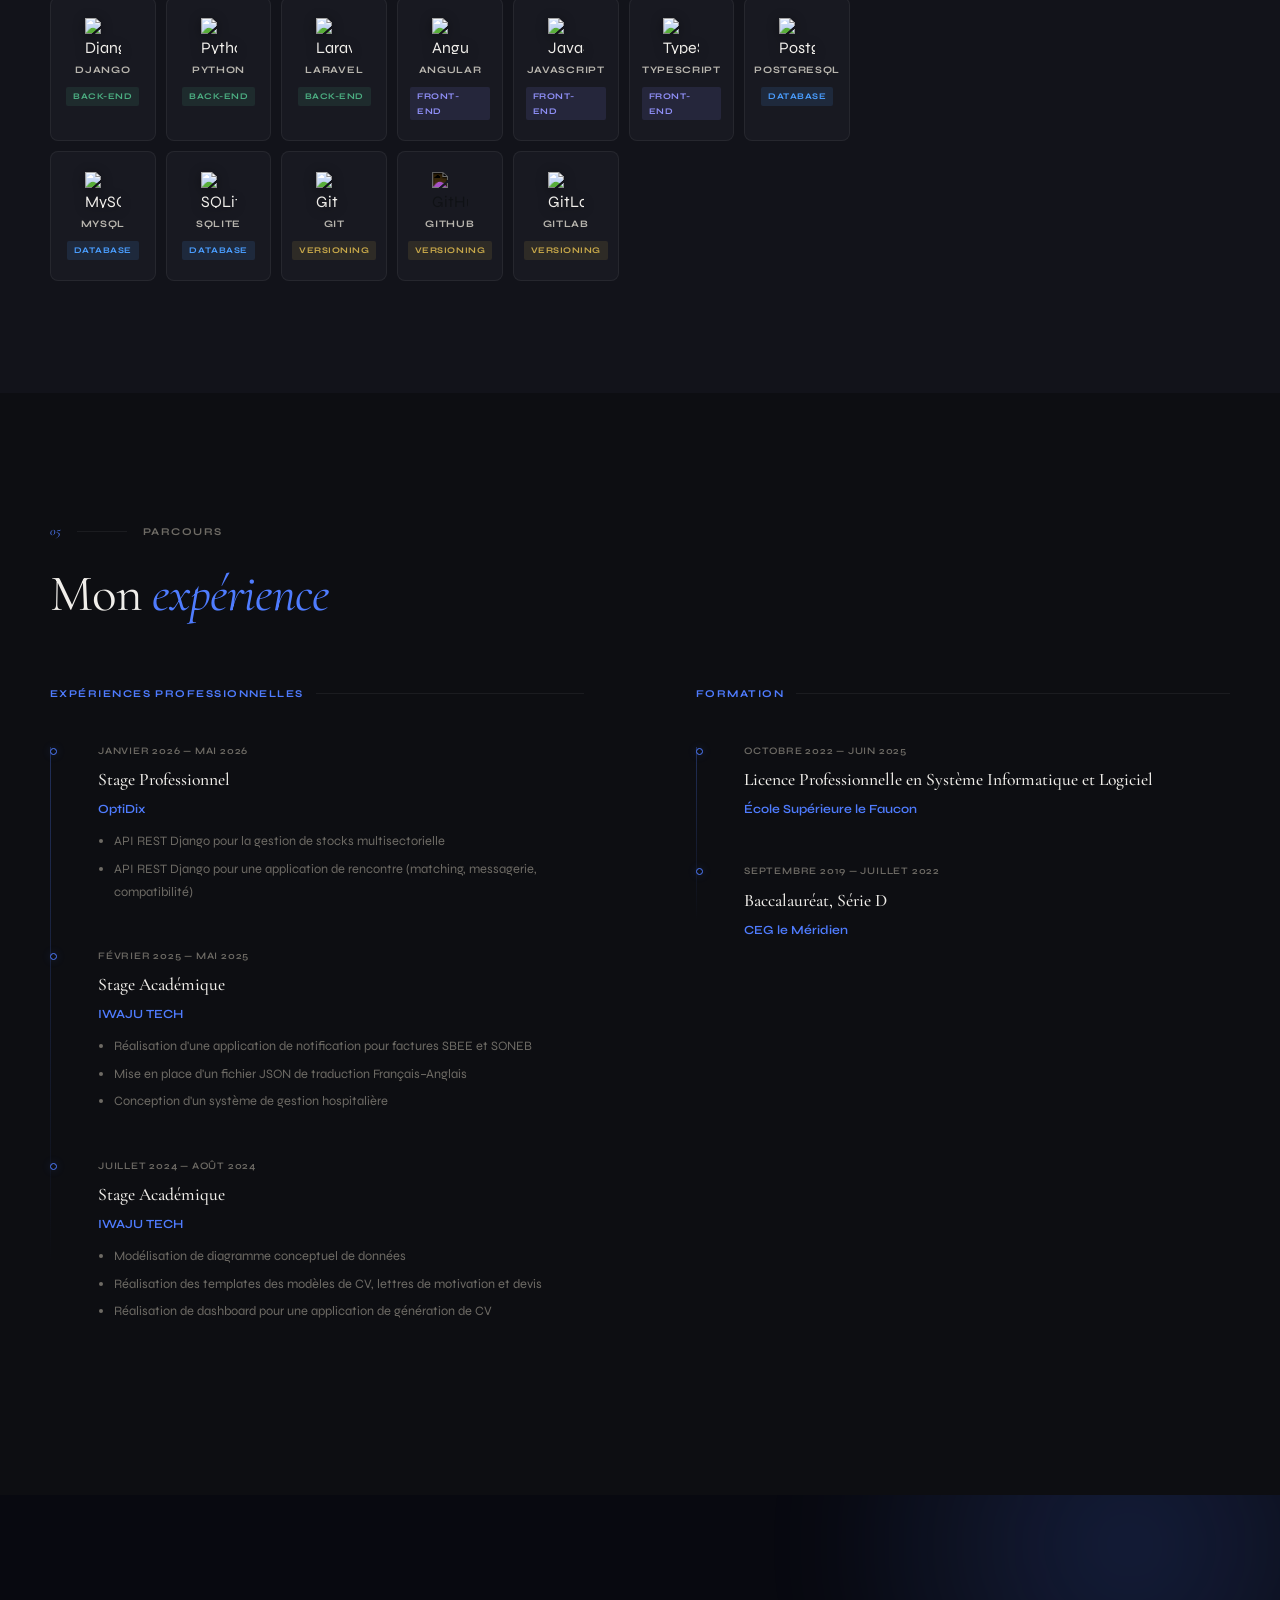
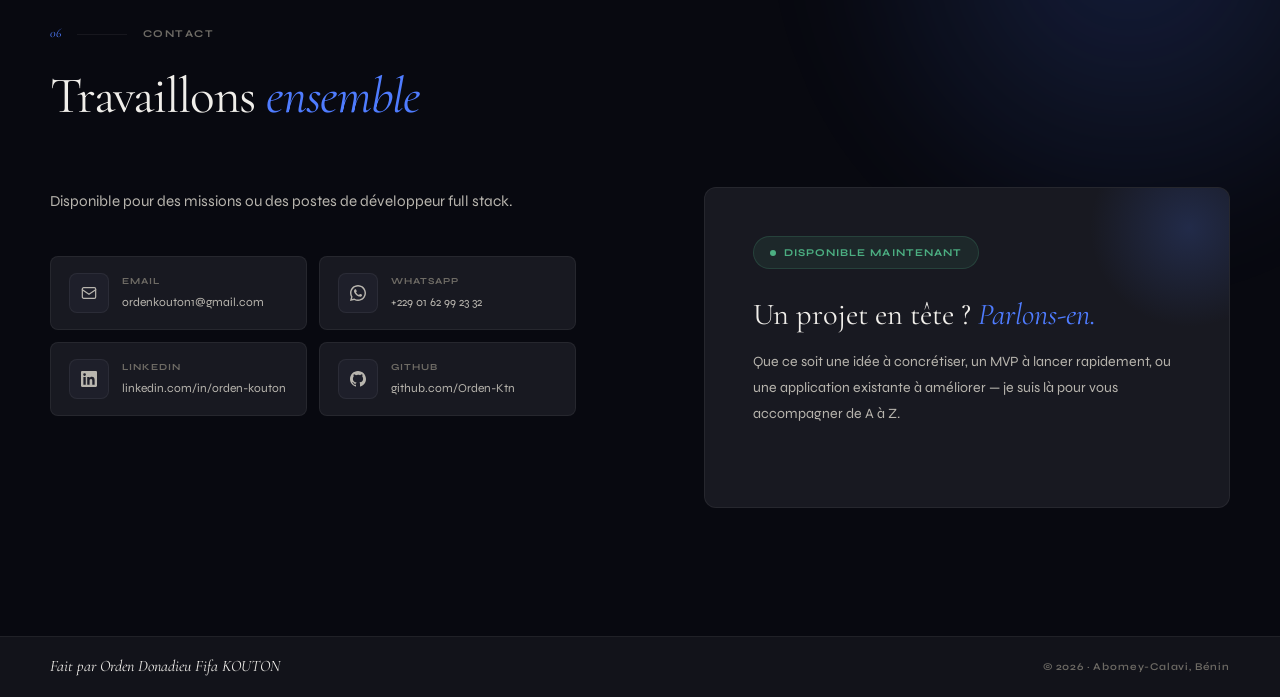
==== commit a3416ec8: "update image for briko project" ====
--- a/index.html
+++ b/index.html
@@ -211,7 +211,7 @@
               <div class="proj-tags-row"><span class="p-tag">HTML</span><span class="p-tag">CSS</span><span class="p-tag">JavaScript</span><span class="p-tag">PHP</span></div>
               <div class="proj-imgs c2">
                 <div class="p-img"><img src="images/projet13/1.png" alt="BRIKO vue 1"></div>
-                <div class="p-img"><img src="images/projet13/2.png" alt="BRIKO vue 2"></div>
+                <div class="p-img"><img src="images/projet13/3.png" alt="BRIKO vue 3"></div>
               </div>
             </div>
           </div>
